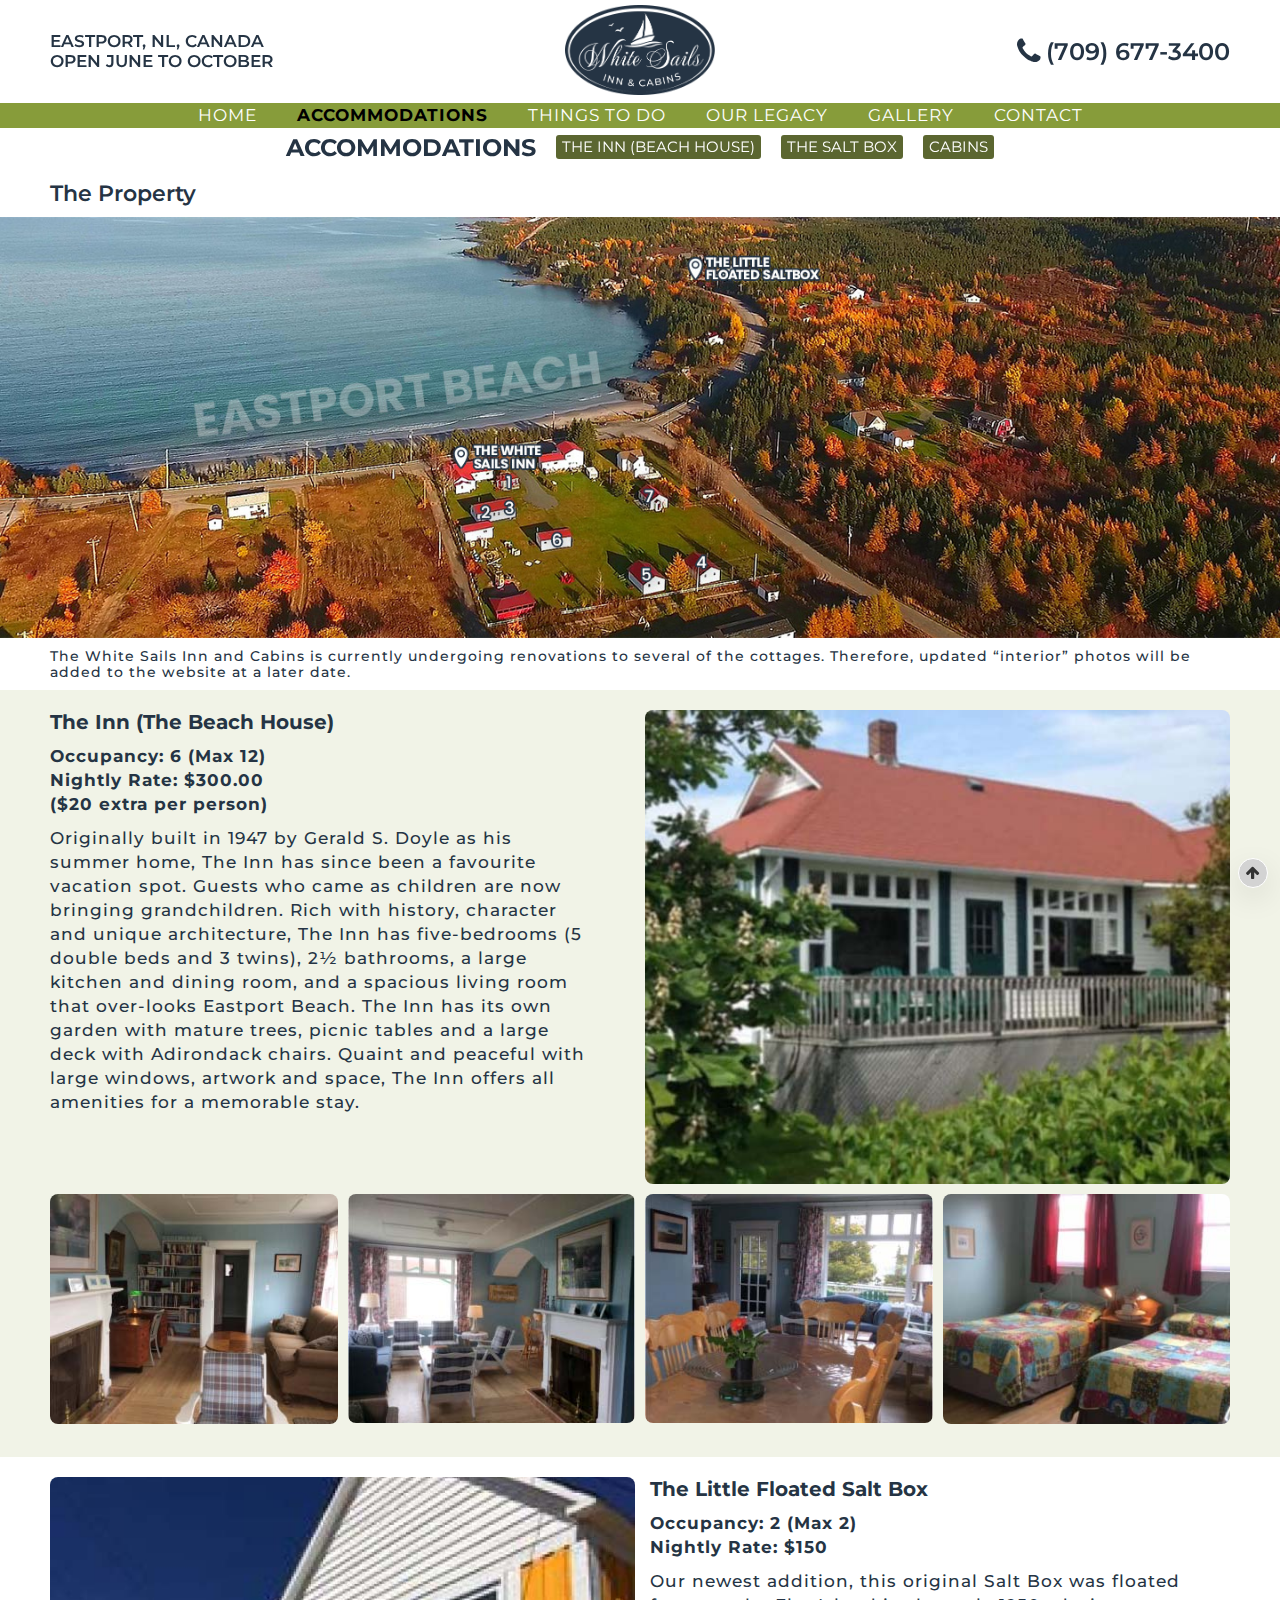
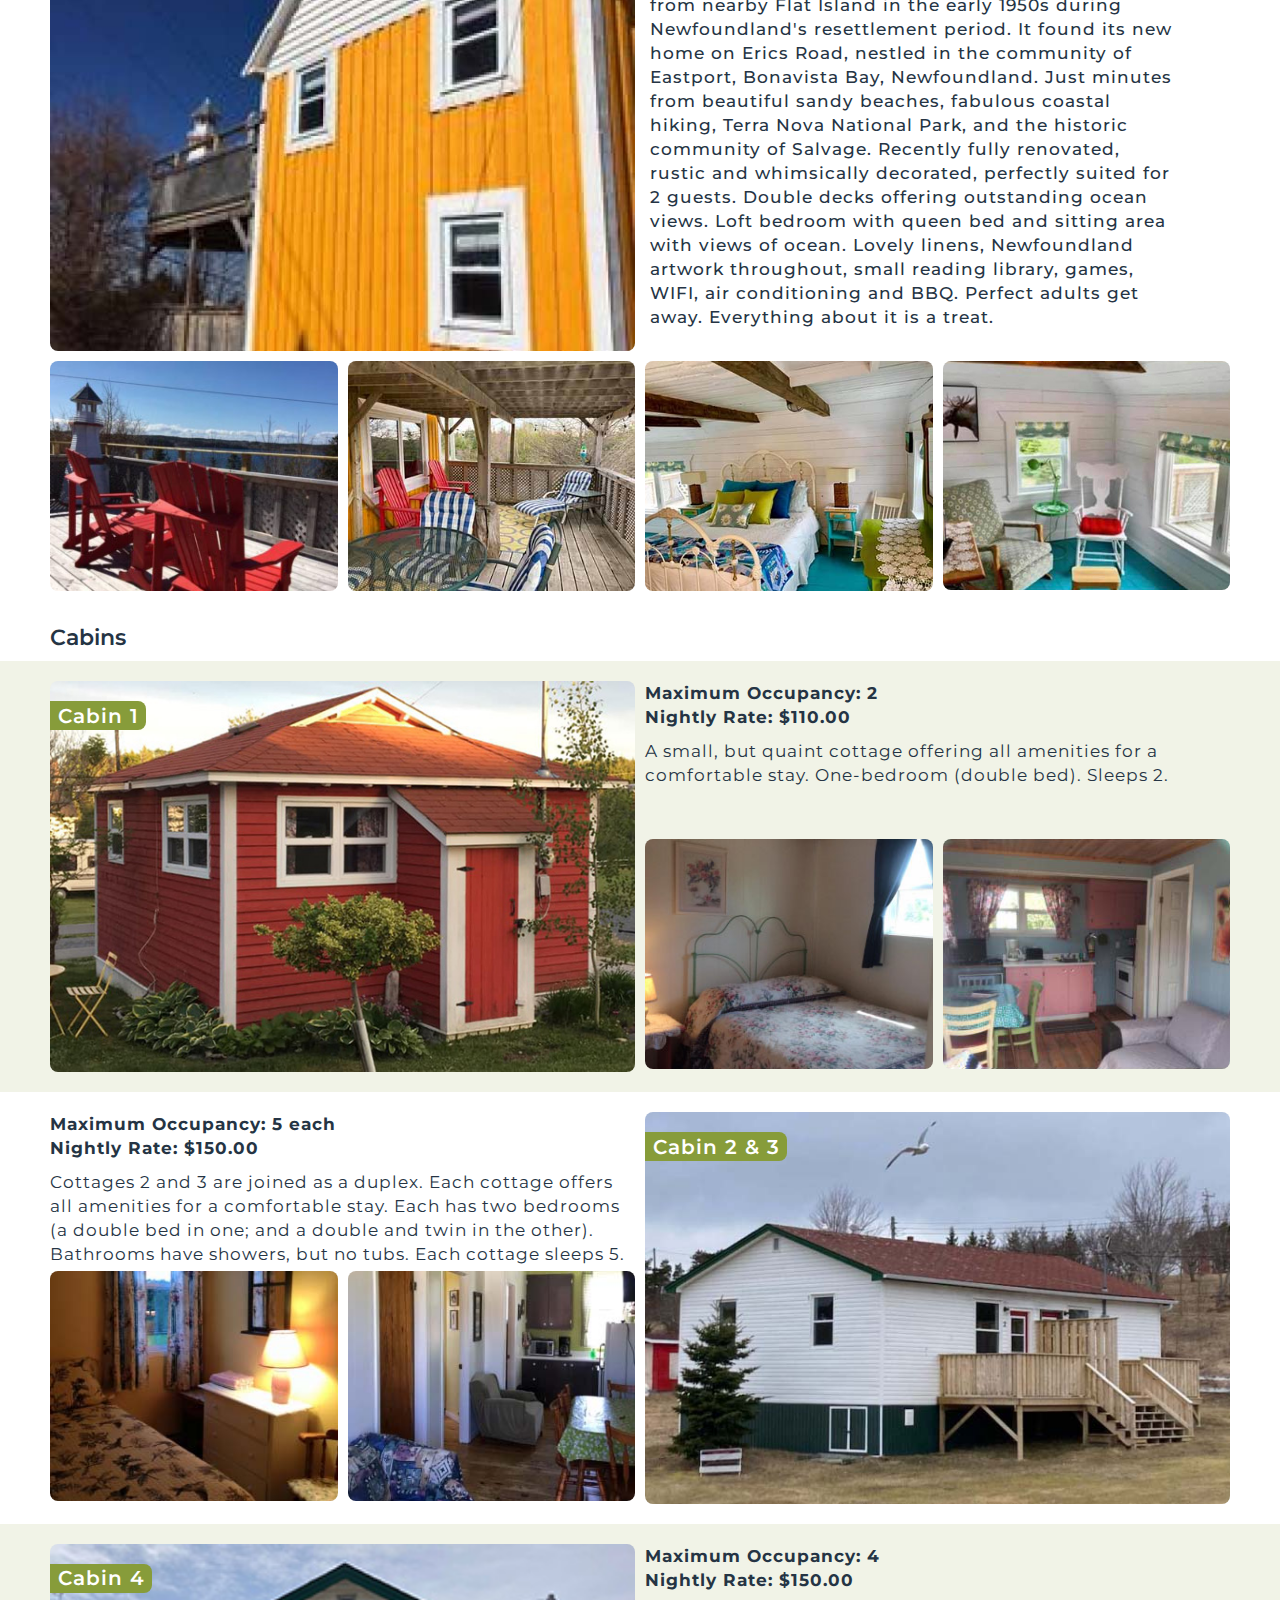
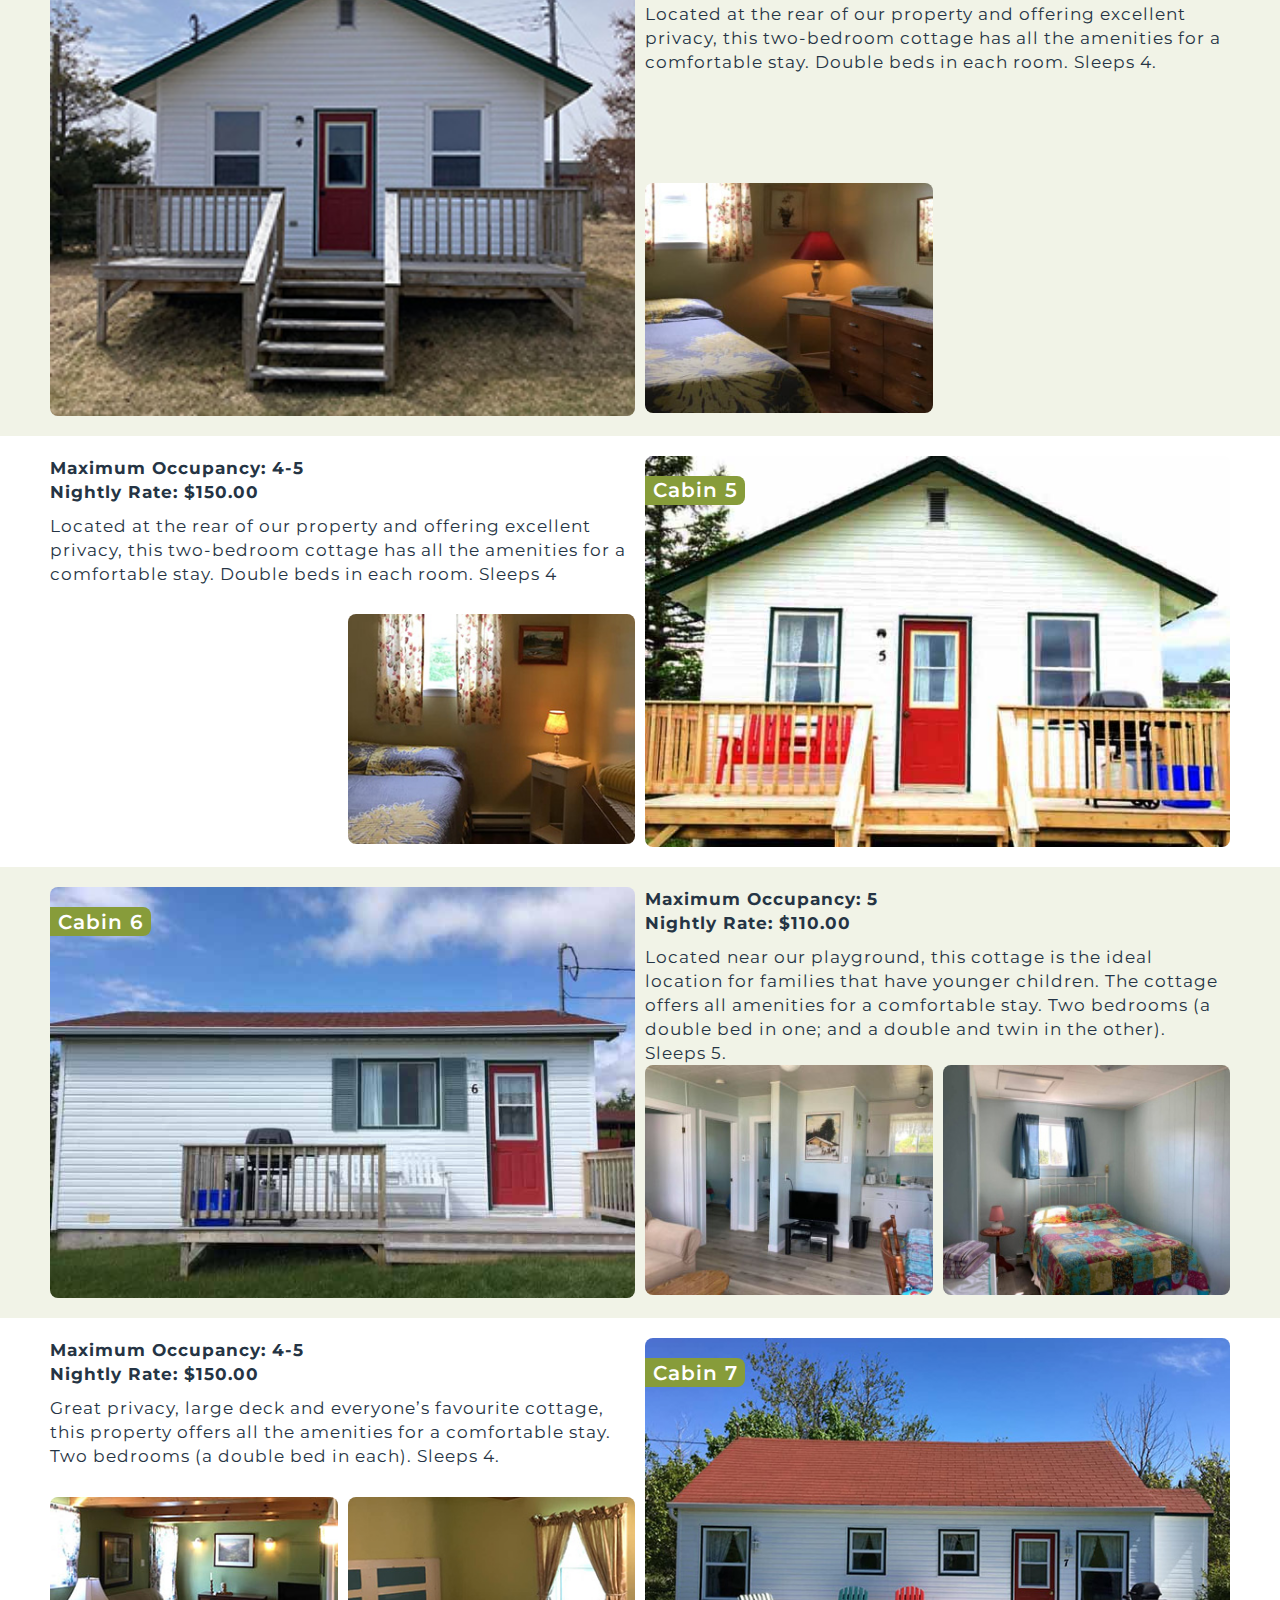
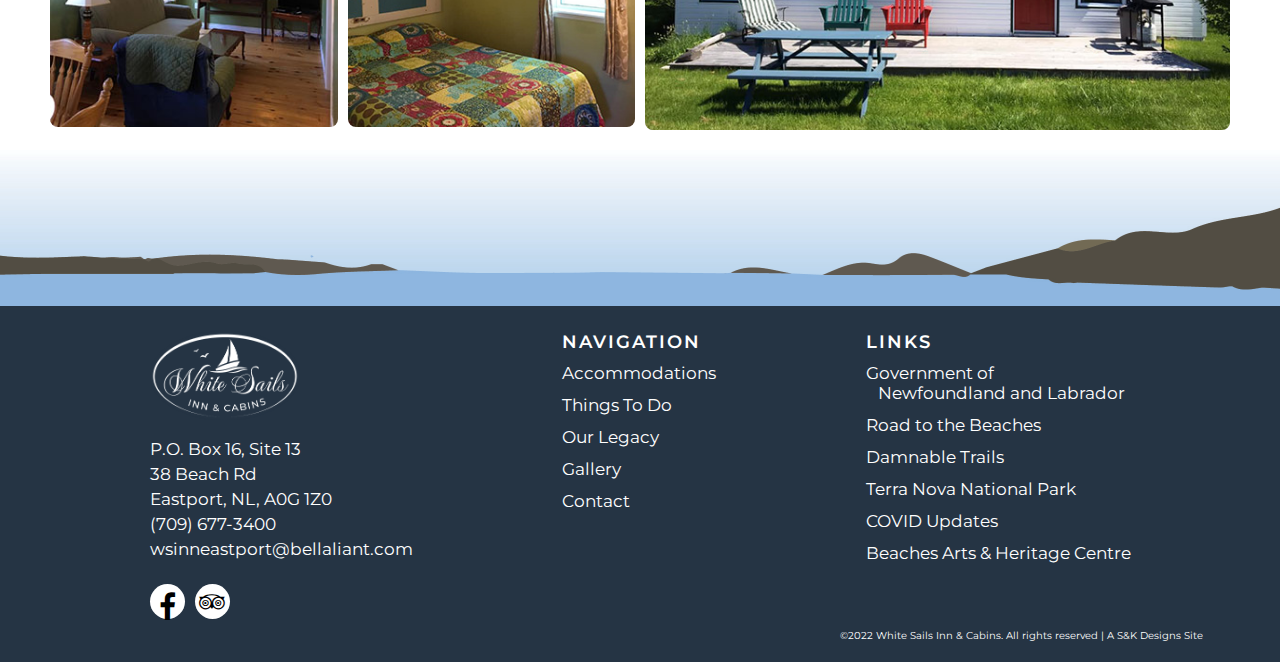
==== accommodations.html @ 1e947abc "second final site updates" ====
<!DOCTYPE html>
<html lang="en">
<head>
    <meta charset="UTF-8">
    <meta http-equiv="X-UA-Compatible" content="IE=edge">
    <meta name="viewport" content="width=device-width, initial-scale=1.0">
    <title>White Sails Inn - Accommodations</title>
    <link rel="stylesheet" href="https://cdnjs.cloudflare.com/ajax/libs/font-awesome/4.7.0/css/font-awesome.min.css" integrity="sha512-SfTiTlX6kk+qitfevl/7LibUOeJWlt9rbyDn92a1DqWOw9vWG2MFoays0sgObmWazO5BQPiFucnnEAjpAB+/Sw==" crossorigin="anonymous" referrerpolicy="no-referrer" />
    <link rel="stylesheet" href="style.css">
</head>
<body>
    
    <!-- Header and Navbar Start Here -->
    <header>
        <nav>
            <div class="nav-top">
                <div class="nav-top-item nav-top-left">
                    <div class="nav-top-text">
                        <p>Eastport, NL, Canada</p>
                        <p>Open June to October</p>
                    </div>
                </div>
                <div class="nav-top-item nav-logo">
                    <a href="#"><img class="logo" src="img/ws-logo-original.png" alt="White Sails Inn & Cabins logo"></a>
                </div>
                <div class="nav-top-item nav-top-right">
                    <i class="fa fa-phone" aria-hidden="true"></i>
                    <p>(709) 677-3400</p>
                </div>
            </div>
            <div class="toggle" onclick="toggleMenu();"></div>
            <div class="navbar">
                <ul class="navigation">
                    <li><a href="index.html" onclick="toggleMenu();">Home</a></li>
                    <li><a href="accommodations.html" class="active" onclick="toggleMenu();">Accommodations</a></li>
                    <li><a href="activities.html" onclick="toggleMenu();">Things To Do</a></li>
                    <li><a href="legacy.html" onclick="toggleMenu();">Our Legacy</a></li>
                    <li><a href="gallery.html" onclick="toggleMenu();">Gallery</a></li>
                    <li><a href="contact.html" onclick="toggleMenu();">Contact</a></li>
                </ul>
            </div>
            <div class="nav-lower">
                <h1>Accommodations</h1>
                <a href="#inn">The Inn (Beach House)</a>
                <a href="#salt-box">The Salt Box</a>
                <a href="#cabins">Cabins</a>
            </div>
        </nav>
    </header>
    <!-- Header and Navbar End Here -->

    <!-- Accommodation Top Starts Here -->
    <div class="accommodation-top" id="accommodation">
        <h2>The Property</h2>
        <img src="img/accommodations-hero.jpg" alt="White Sails property aerial view">
        <p class="caption">The White Sails Inn and Cabins is currently undergoing renovations to several of the cottages. Therefore, updated “interior” photos will be added to the website at a later date.</p>
    </div>
    <!-- Accommodation Top Ends Here -->

    <!-- Accommondation One Starts Here -->
    <div class="accommodation-container accommodation-secondary-bg" id="inn">
        <div class="accommodation-info">
            <div class="accommodation-details one">
                <h3>The Inn (The Beach House)</h3>
                <p class="acb">Occupancy: 6 (Max 12)</p>
                <p class="acb">Nightly Rate: $300.00</p>
                <p class="acb">($20 extra per person)</p>
                <p class="actp">
                    Originally built in 1947 by Gerald S. Doyle as his summer home, The Inn has since been a favourite vacation spot. Guests who came as children are now bringing grandchildren. Rich with history, character and unique architecture, The Inn has five-bedrooms (5 double beds and 3 twins), 2½ bathrooms, a large kitchen and dining room, and a spacious living room that over-looks Eastport Beach. The Inn has its own garden with mature trees, picnic tables and a large deck with Adirondack chairs. Quaint and peaceful with large windows, artwork and space, The Inn offers all amenities for a memorable stay.
                </p>
            </div>
            <div class="accommodation-image cpl">
                <img src="img/beachhouse-main-opt.jpg" alt="The Inn, Beach House">
            </div>
        </div>
        <div class="accommodation-images">
            <div class="accommodation-image-item">
                <img src="img/beachhouse-04-opt.jpg" alt="The Inn living room">
            </div>
            <div class="accommodation-image-item">
                <img src="img/beachhouse-02-opt.jpg" alt="The Inn fireplace">
            </div>
            <div class="accommodation-image-item">
                <img src="img/beachhouse-03-opt.jpg" alt="The Inn dining room">
            </div>
            <div class="accommodation-image-item">
                <img src="img/beachhouse-01-opt.jpg" alt="The Inn bedroom">
            </div>
        </div>
    </div>
    <!-- Accommondation One Ends Here -->
    
    <!-- Accommondation Two Starts Here -->
    <div class="accommodation-container" id="salt-box">
        <div class="accommodation-info">
            <div class="accommodation-image cpr">
                <img src="img/salt-box-main-opt.jpg" alt="Floated Yellow Salt Box">
            </div>
            <div class="accommodation-details two">
                <h3>The Little Floated Salt Box</h3>
                <p class="acb">Occupancy: 2 (Max 2)</p>
                <p class="acb">Nightly Rate: $150</p>
                <p class="actp">
                    Our newest addition, this original Salt Box was floated from nearby Flat Island in the early 1950s during Newfoundland's resettlement period. It found its new home on Erics Road, nestled in the community of Eastport, Bonavista Bay, Newfoundland. Just minutes from beautiful sandy beaches, fabulous coastal hiking, Terra Nova National Park, and the historic community of Salvage. Recently fully renovated, rustic and whimsically decorated, perfectly suited for 2 guests. Double decks offering outstanding ocean views. Loft bedroom with queen bed and sitting area with views of ocean. Lovely linens, Newfoundland artwork throughout, small reading library, games, WIFI, air conditioning and BBQ. Perfect adults get away. Everything about it is a treat.
                </p>
            </div>
        </div>
        <div class="accommodation-images">
            <div class="accommodation-image-item">
                <img src="img/saltbox-01-opt.jpg" alt="Salt Box view">
            </div>
            <div class="accommodation-image-item">
                <img src="img/salt-box-02.jpg" alt="Salt Box deck">
            </div>
            <div class="accommodation-image-item">
                <img src="img/salt-box-03.jpg" alt="Salt Box bedroom">
            </div>
            <div class="accommodation-image-item">
                <img src="img/salt-box-04.jpg" alt="Salt Box study">
            </div>
        </div>
    </div>
    <!-- Accommondation Two Ends Here -->

    <!-- Cabins Section Starts Here -->
    <div class="cabin-main" id="cabins">
        <h2>Cabins</h2>
        <!-- cabin one start -->
        <div class="cabin-container accommodation-secondary-bg">
            <div class="cabin-details">
                <div class="cabin-image cpr">
                    <p class="cabin-banner">Cabin 1</p>
                    <img src="img/cabin-1-main.jpg" alt="Cabin one exterior">
                </div>
                <div class="cabin-info cpl">
                    <div class="cabin-text">
                        <div class="cabin-text-top">
                            <p class="acb">Maximum Occupancy: 2</p>
                            <p class="acb">Nightly Rate: $110.00</p>
                        </div>
                        <p class="actp">A small, but quaint cottage offering all amenities for a comfortable stay. One-bedroom (double bed). Sleeps 2.</p>
                    </div>
                    <div class="cabin-view">
                        <div class="cabin-view-item">
                            <img src="img/cabin-01-01-opt.jpg" alt="Cabin one bedroom">
                        </div>
                        <div class="cabin-view-item">
                            <img src="img/cabin-01-03-opt.jpg" alt="Cabin one kitchen">
                        </div>
                    </div>
                </div>
            </div>
        </div>
        <!-- cabin one end -->
        <!-- cabin two and three start -->
        <div class="cabin-container">
            <div class="cabin-details">
                <div class="cabin-info cpr">
                    <div class="cabin-text">
                        <div class="cabin-text-top">
                            <p class="acb">Maximum Occupancy: 5 each</p>
                            <p class="acb">Nightly Rate: $150.00</p>
                        </div>
                        <p class="actp">Cottages 2 and 3 are joined as a duplex. Each cottage offers all amenities for a comfortable stay. Each has two bedrooms (a double bed in one; and a double and twin in the other). Bathrooms have showers, but no tubs. Each cottage sleeps 5.</p>
                    </div>
                    <div class="cabin-view">
                        <div class="cabin-view-item">
                            <img src="img/cabin-02-03-02-opt.jpg" alt="Cabin two bedroom">
                        </div>
                        <div class="cabin-view-item">
                            <img src="img/cabin-02-03-03-opt.jpg" alt="Cabin three kitchen">
                        </div>
                    </div>
                </div>
                <div class="cabin-image cpl">
                    <p class="cabin-banner">Cabin 2 & 3</p>
                    <img src="img/cabin-02-03-main-opt.jpg" alt="Cabin two and three duplex exterior">
                </div>
            </div>
        </div>
        <!-- cabin two and three end -->
        <!-- cabin four start -->
        <div class="cabin-container accommodation-secondary-bg">
            <div class="cabin-details">
                <div class="cabin-image cpr">
                    <p class="cabin-banner">Cabin 4</p>
                    <img src="img/cabin-4.jpg" alt="Cabin four exterior">
                </div>
                <div class="cabin-info cpl">
                    <div class="cabin-text">
                        <div class="cabin-text-top">
                            <p class="acb">Maximum Occupancy: 4</p>
                            <p class="acb">Nightly Rate: $150.00</p>
                        </div>
                        <p class="actp">Located at the rear of our property and offering excellent privacy, this two-bedroom cottage has all the amenities for a comfortable stay. Double beds in each room. Sleeps 4.</p>
                    </div>
                    <div class="cabin-view">
                        <div class="cabin-view-item">
                            <img src="img/cabin-04-01-opt.jpg" alt="Cabin four bedroom">
                        </div>
                    </div>
                </div>
            </div>
        </div>
        <!-- cabin four end -->
        <!-- cabin five start -->
        <div class="cabin-container">
            <div class="cabin-details">
                <div class="cabin-info cpr">
                    <div class="cabin-text">
                        <div class="cabin-text-top">
                            <p class="acb">Maximum Occupancy: 4-5</p>
                            <p class="acb">Nightly Rate: $150.00</p>
                        </div>
                        <p class="actp">Located at the rear of our property and offering excellent privacy, this two-bedroom cottage has all the amenities for a comfortable stay. Double beds in each room. Sleeps 4</p>
                    </div>
                    <div class="cabin-view"> 
                        <div class="cabin-view-item"></div>
                        <div class="cabin-view-item">
                            <img src="img/cabin-5-2.jpg" alt="Cabin five bedroom">
                        </div>       
                    </div>
                </div>
                <div class="cabin-image cpl">
                    <p class="cabin-banner">Cabin 5</p>
                    <img src="img/Cabin-05-main-opt.jpg" alt="Cabin five exterior">
                </div>
            </div>
        </div>
        <!-- cabin five end -->
        <!-- cabin six start -->
        <div class="cabin-container accommodation-secondary-bg">
            <div class="cabin-details">
                <div class="cabin-image cpr">
                    <p class="cabin-banner">Cabin 6</p>
                    <img src="img/cabin-06-main-opt.jpg" alt="Cabin six exterior">
                </div>
                <div class="cabin-info cpl">
                    <div class="cabin-text">
                        <div class="cabin-text-top">
                            <p class="acb">Maximum Occupancy: 5</p>
                            <p class="acb">Nightly Rate: $110.00</p>
                        </div>
                        <p class="actp">Located near our playground, this cottage is the ideal location for families that have younger children. The cottage offers all amenities for a comfortable stay. Two bedrooms (a double bed in one; and a double and twin in the other). Sleeps 5.</p>
                    </div>
                    <div class="cabin-view">
                        <div class="cabin-view-item">
                            <img src="img/cabin-06-01-opt.jpg" alt="Cabin six living area">
                        </div>
                        <div class="cabin-view-item">
                            <img src="img/cabin-06-02-opt.jpg" alt="Cabin six bedroom">
                        </div>
                    </div>
                </div>
            </div>
        </div>
        <!-- cabin six end -->
        <!-- cabin seven start -->
        <div class="cabin-container">
            <div class="cabin-details">
                <div class="cabin-info cpr">
                    <div class="cabin-text">
                        <div class="cabin-text-top">
                            <p class="acb">Maximum Occupancy: 4-5</p>
                            <p class="acb">Nightly Rate: $150.00</p>
                        </div>
                        <p class="actp">Great privacy, large deck and everyone’s favourite cottage, this property offers all the amenities for a comfortable stay. Two bedrooms (a double bed in each). Sleeps 4.</p>
                    </div>
                    <div class="cabin-view">
                        <div class="cabin-view-item">
                            <img src="img/cabin-7-2.jpg" alt="Cabin seven living room">
                        </div>
                        <div class="cabin-view-item">
                            <img src="img/cabin-7-3.jpg" alt="Cabin seven bedroom">
                        </div>
                    </div>
                </div>
                <div class="cabin-image cpl">
                    <p class="cabin-banner">Cabin 7</p>
                    <img src="img/cabin-7-main.jpg" alt="Cabin seven exterior">
                </div>
            </div>
        </div>
        <!-- cabin seven end -->
    </div>
    <!-- Cabins Section Ends Here -->

    <!-- Mountain Main Section Starts Here -->
    <section class="container" id="mountain-main">
        <img src="img/footer-profile.png" alt="Eastport beach and landscape">
    </section>
    <!-- Mountain Main Section Ends Here -->

    <!-- Footer Section Starts Here -->
    <section id="footer">
        <div id="footer-wrapper">
            <div class="footer-col">
                <ul>
                    <li class="footer-logo"><img src="img/ws-logo-original.png" alt="White Sails Inn & Cabins logo"></li>
                    <li>P.O. Box 16, Site 13</li>
                    <li>38 Beach Rd</li>
                    <li>Eastport, NL, A0G 1Z0</li>
                    <li>(709) 677-3400</li>
                    <li><a href="mailto:wsinneastport@bellaliant.com">wsinneastport@bellaliant.com</a></li>
                </ul>
                <div class="footer-icons">
                    <a href="https://www.facebook.com/White-Sails-Inn-and-Cabins-565432890166453" target="_blank"><i class="fa fa-facebook-f" aria-hidden="true"></i></a>
                    <a href="https://www.tripadvisor.ca/Hotel_Review-g499190-d8594019-Reviews-White_Sails_Inn_Cabins-Eastport_Newfoundland_Newfoundland_and_Labrador.html" target="_blank"><i class="fa fa-tripadvisor" aria-hidden="true"></i></a>
                </div>
            </div>
            <div class="footer-col">
                <h4>Navigation</h4>
                <ul class="footer-links">
                    <li><a href="accommodations.html">Accommodations</a></li>
                    <li><a href="activities.html">Things To Do</a></li>
                    <li><a href="legacy.html">Our Legacy</a></li>
                    <li><a href="gallery.html">Gallery</a></li>
                    <li><a href="contact.html">Contact</a></li>
                </ul>
            </div>
            <div class="footer-col">
                <h4>Links</h4>
                <ul class="footer-links">
                    <li><a href="https://www.newfoundlandlabrador.com/" target="_blank">Government of<br>&nbsp;&nbsp;&nbsp;Newfoundland and Labrador</a></li>
                    <li><a href="https://roadtothebeaches.ca/" target="_blank">Road to the Beaches</a></li>
                    <li><a href="https://damnabletrail.com/" target="_blank">Damnable Trails</a></li>
                    <li><a href="https://www.pc.gc.ca/en/pn-np/nl/terranova" target="_blank">Terra Nova National Park</a></li>
                    <li><a href="https://www.gov.nl.ca/covid-19/travel/travel-restrictions/" target="_blank">COVID Updates</a></li>
                    <li><a href="https://www.beachesheritagecentre.ca/" target="_blank">Beaches Arts & Heritage Centre</a></li>
                </ul>
            </div>
        </div>
        <div class="footer-copyright">
            <p>&#169;2022 White Sails Inn & Cabins. All rights reserved | A S&K Designs Site</p>
        </div>
    </section>
    <!-- Footer Section Ends Here -->

    <!-- Back To Top Button Start -->
    <a href="#" class="top" title="back to top"><i class="fa fa-arrow-up"></i></a>
    <!-- Back To Top Button End -->

    <!-- Scripts Start Below -->
    <script src="script.js"></script>
</body>
</html>
---- style.css ----
/* Global Styles Start Here */
@import url('https://fonts.googleapis.com/css2?family=Montserrat:wght@100;200;300;400;500;600;700;800;900&display=swap');
* {
    margin: 0;
    padding: 0;
    box-sizing: border-box;
    font-family: 'Montserrat', sans-serif;
}
html {
    font-size: 62.5%;
    scroll-behavior: smooth;
}
body {
    width: 100%;
    max-width: 100vw;
    height: auto;
    min-height: 100vh;
    background: var(--clr-white);
    color: var(--clr-black);
}
:root {
    /* font sizes */
    --fs-h1: 2.4rem;
    --fs-h2: 2.2rem;
    --fs-h3: 2rem;
    --fs-h4: 1.8rem;
    --fs-h5: 2.4rem;
    --fs-h6: 2rem;
    --fs-p: 1.7rem;
    /* colors */
    --clr-white: #ffffff;
    --clr-black: #000000;
    --clr-grass: #879c3a;
    --clr-grass-tr: #879c3af0;
    --clr-grass-dark: #5b6630;
    --clr-secondary-bg: #F1F3E7;
    --clr-blue: #253444;
    --clr-lk: #147ac4;
    --clr-lk-hover: #8eb6e0;
}
.container {
    position: relative;
    display: flex;
    justify-content: center;
    align-items: center;
    width: 100%;
    max-width: 100vw;
    height: auto;
}
.top {
    position: fixed;
    width: 3rem;
    height: 3rem;
    background-color: lightgray;
    bottom: 1.25rem;
    right: 1.25rem;
    text-decoration: none;
    display: flex;
    align-items: center;
    justify-content: center;
    font-size: 1.5rem;
    color: #333;
    border-radius: 50%;
    border: 1px solid var(--clr-white);
    box-shadow: 0 1rem 3rem rgba(0, 0, 0, 0.1);
    z-index: 1000;
    transition: 0.2s;
}
.top:hover {
    background-color: var(--clr-lk-hover);
    transition: 0.2s;
} 
:target { 
      scroll-margin-top: 16rem; 
}
.info-link {
    color: var(--clr-lk);
}
/* Global Styles End Here */

/* Header and Navbar Styles Start Here */
header {
    position: fixed;
    display: flex;
    flex-direction: column;
    justify-content: center;
    align-items: center;
    width: 100%;
    height: auto;
    z-index: 5;
}
nav {
    position: relative;
    display: flex;
    flex-direction: column;
    justify-content: space-around;
    align-items: center;
    width: 100%;
}
.nav-top {
    position: relative;
    display: flex;
    width: 100%;
    padding: 0 5rem;
    justify-content: space-between;
    background-color: rgba(255,255,255,0.8);
}
.nav-top-item {
    position: relative;
    display: flex;
    align-items: center;
    padding: .5rem 0;
    text-transform: uppercase;
    width: 230px;
    font-weight: 600;
}
.nav-top-item i {
    margin-right: .5rem;
    font-size: 3rem;
}
.nav-top-left {
    font-size: var(--fs-p);
    color: var(--clr-blue);
}
.nav-top-right {
    justify-content: flex-end;
    font-size: var(--fs-h5);
    color: var(--clr-blue);
}
.nav-logo {
    justify-content: center;
}
.logo {
    width: 150px;
}
.navbar {
    width: 100%;
}
.navbar ul {
    position: relative;
    display: flex;   
}
.navbar ul li {
    list-style: none;
    margin: 0 2rem;
    text-transform: uppercase;
    position: relative;
    display: block;
    transition-duration: 0.5s;
    width: auto;
    font-size: var(--fs-p);
    padding: .25rem 0;
}
.navbar ul li a {
    text-decoration: none;
    color: var(--clr-white);
    letter-spacing: 1px;
}
.navbar ul li a.active {
    color: var(--clr-black);
    font-weight: 700;
}
.navigation {
    position: relative;
    display: flex;
    justify-content: center;
    align-items: center;
    background-color: #879c3a;
    width: 100%;
    text-align: center;
    z-index: 5;
}
.nav-lower {
    position: relative;
    display: flex;
    justify-content: center;
    align-items: center;
    width: 100%;
    padding: .5rem 0;
    background-color: rgba(255,255,255,0.6);
    z-index: 1;
}
.nav-lower h1 {
    font-size: var(--fs-h1);
    text-transform: uppercase;
    color: var(--clr-blue);
}
.nav-lower a {
    margin-left: 2rem;
    text-decoration: none;
    color: black;
    background-color: var(--clr-grass-dark);
    color: var(--clr-white);
    font-size: 15px;
    padding: .25rem .6rem .3rem .6rem;
    text-transform: uppercase;
    border-radius: 3px;
}
/* Header and Navbar Styles End Here */






/* Homepage Styles Start Here */
#hero {
    width: 100%;
    border-bottom: 2px solid var(--clr-white);
}
#hero img {
    width: 100%;
}
#categories-main {
    position: relative;
    display: flex;
    flex-direction: column;
    width: 100%;
    height: auto;
    background: linear-gradient(to bottom, var(--clr-grass), var(--clr-white));
    padding: 2rem 4.5rem 0 4.5em;
}
#home-title h1 {
    font-size: var(--fs-h1);
    text-transform: uppercase;
    color: var(--clr-blue);
    margin-bottom: 2rem;
}
#categories-wrapper {
    position: relative;
    display: flex;
    flex-direction: column;
    width: 100%;
}
.category-items {
    position: relative;
    display: flex;
    justify-content: space-between;
    width: 100%;
    margin-bottom: 1rem;
}
.category-item-half {
    position: relative;
    display: flex;
    width: calc(100% - 1rem);
    /* height: 375px; */
    border-radius: 8px;
    overflow: hidden;
    margin: 0 .5rem;
}
#top-left {
    width: 50%;
}
#top-right {
    width: 50%;
}
.category-item-half img {
    width: 100%;
    height: 100%;
    /* height: 375px; */
    border-radius: 8px;
}
.category-item-quad {
    position: relative;
    display: flex;
    width: calc(25% - 1rem);
    /* height: 300px; */
    border-radius: 8px;
    overflow: hidden; 
    margin: 0 .5rem;
}
.category-item-quad img {
    width: 100%;
    height: 100%;
    /* height: 300px; */
    border-radius: 8px;
}
.category-item-banner-top {
    position: absolute;
    top: 1.5rem;
    left: 0;
    background-color: var(--clr-grass);
    color: var(--clr-white);
    font-weight: 600;
    letter-spacing: 1px;
    font-size: var(--fs-h6);
    border-radius: 0 8px 8px 0;
    padding: .25rem .75rem;
    z-index: 1;
}
.category-item-banner-bottom {
    position: absolute;
    bottom: 1.5rem;
    right: 0;
    background-color: var(--clr-grass);
    color: var(--clr-white);
    letter-spacing: 1px;
    font-size: var(--fs-p);
    border-radius: 8px 0 0 8px;
    padding: .25rem .75rem;
    z-index: 1;
}
.category-items#vid {
    position: relative;
    width: 100%;
    justify-content: center;
}
.category-items#vid img {
    width: calc(100% - 1rem);
}
.category-item-half a,
.category-item-quad a {
    width: 100%;
    transition: 0.2s ease;
    overflow: hidden;
}
.category-item-half a:hover,
.category-item-quad a:hover {
    transform: scale(1.05);
    transition: 0.2s ease;
    overflow: hidden;
}
/* Homepage Styles Ends Here */







/* Mountain Main Styles Start Here */
#mountain-main {
    position: relative;
}
#mountain-main img {
    width: 100%;
    max-width: 100vw;
    height: 156px;
}
/* Mountain Main Styles End Here */






/* Accommodation Styles Start Here */
#accommodation {
    padding-top: 18rem;
}
.accommodation-top {
    position: relative;
    display: flex;
    flex-direction: column;
}
.accommodation-container,
.cabin-container {
    position: relative;
    display: flex;
    flex-direction: column;
    align-items: center;
    width: 100%;
    padding: 2rem 4.5rem;
}
.accommodation-top h2 {
    padding-bottom: 1rem;
    align-self: flex-start;
    padding-left: 5rem;
    font-size: var(--fs-h2);
    color: var(--clr-blue);
    font-weight: 600;
}
.accommodation-top img {
    width: 100%;
}
.accommodation-top p {
    padding: 1rem 5rem;
    font-size: 14px;
    color: var(--clr-blue);
    font-weight: 500;
    letter-spacing: 1px;
    line-height: 16px;
}
.accommodation-secondary-bg {
    background-color: var(--clr-secondary-bg);
}
.accommodation-info {
    position: relative;
    display: flex;
    width: 100%;
    padding: 0 .5rem;
}
.accommodation-info h3,
.accommodation-details h3 {
    margin-bottom: 1rem;
    font-size: var(--fs-h3);
    color: var(--clr-blue);
    font-weight: 700;
}
.accommodation-info .acb,
.cabin-text .acb {
    font-weight: 700;
}
.accommodation-info .actp,
.cabin-text .actp {
    margin-top: 1rem;
}
.accommodation-info p {
    font-size: var(--fs-p);
    color: var(--clr-blue);
    font-weight: 500;
    letter-spacing: 1px;
    line-height: 24px;
}
.accommodation-details {
    position: relative;
    width: 50%;
}
.accommodation-details.one {
    padding-right: 5rem;
}
.accommodation-details.two {
    padding-left: 1rem;
    padding-right: 5rem;
}
.accommodation-image {
    width: 50%;
}
.accommodation-image img {
    width: 100%;
    height: 100%;
    border-radius: 8px;
}
.accommodation-images {
    position: relative;
    display: flex;
    flex-wrap: wrap;
    width: 100%;
}
.accommodation-image-item {
    position: relative;
    width: 25%;
    padding: 1rem .5rem;
}
.accommodation-image-item img {
    width: 100%;
    border-radius: 8px;
}
.cabin-container {
    width: 100%;
}
.cabin-image,
.cabin-info {
    width: 50%;
}
.cabin-image img {
    width: 100%;
    height: 100%;
    border-radius: 8px;
}
.cabin-main h2 {
    margin-bottom: 1rem;
    align-self: flex-start;
    padding-left: 5rem;
    font-size: var(--fs-h2);
    color: var(--clr-blue);
    font-weight: 600;
}
.cabin-info {
    position: relative;
    display: flex;
    flex-direction: column;
    justify-content: space-between;
    /* margin-left: 1rem; */
    width: 50%;
}
.cabin-details {
    position: relative;
    display: flex;
    padding: 0 .5rem;
}
.cpr {
    padding-right: .5rem;
}
.cpl {
    padding-left: .5rem;
}
.cabin-banner {
    position: absolute;
    top: 2rem;
    background-color: var(--clr-grass);
    color: var(--clr-white);
    font-weight: 600;
    letter-spacing: 1px;
    font-size: var(--fs-h6);
    border-radius: 0 8px 8px 0;
    padding: .25rem .75rem;
}
.cabin-text-top {
    position: relative;
    display: flex;
    flex-direction: column;
    margin-bottom: 1rem;
}
.cabin-text p {
    font-size: var(--fs-p);
    color: var(--clr-blue);
    letter-spacing: 1px;
    line-height: 24px;
}
.cabin-view {
    position: relative;
    display: flex;
    justify-content: space-between;
    width: 100%;
}
.cabin-view-item {
    width: calc(50% - .5rem);
}
.cabin-view-item img {
    width: 100%;
    border-radius: 8px;
}
/* Accommodation Styles End Here */






/* Activities - Things To Do - Styles Start Here */
.activities {
    position: relative;
    display: flex;
    flex-direction: column;
}
#activities-top {
    padding-top: 16rem;
}
.activities-top-maps {
    padding: 0 5rem;
}
.activities-top-maps h2 {
    margin-bottom: 1rem;
    font-size: var(--fs-h2);
    color: var(--clr-blue);
    font-weight: 600;
}
.activities-top-maps img {
    width: 100%;
    border-radius: 8px;
}
.activity-wrapper {
    position: relative;
    display: flex;
    flex-direction: column;
    width: 100%;
    padding: 0 5rem 1.5rem 5rem;
}
.activity-wrapper h3 {
    margin: 1rem 0;
    font-size: var(--fs-h3);
    color: var(--clr-blue);
    font-weight: 600;
}
.activity-secondary-bg {
    background-color: var(--clr-secondary-bg);
}
.activity-wrapper-inner {
    position: relative;
    display: flex;
    width: 100%;
}
.activity-text {
    font-size: var(--fs-p);
    font-weight: 500;
    letter-spacing: 1px;
    line-height: 24px;
    color: var(--clr-blue);
}
.activity-info {
    position: relative;
    display: flex;
    flex-direction: column;
    justify-content: space-between;
    width: 100%;
}
.activity-images {
    position: relative;
    display: flex;
    justify-content: space-between;
    width: 100%;
}
.activity-images-item {
    width: calc(50% - .5rem);
}
.activity-images img {
    width: 100%;
    border-radius: 8px;
}
.activity-image {
    position: relative;
    display: flex;
    align-items: center;
    justify-content: center;
    width: 100%;
    margin-bottom: .3rem;
}
.activity-image img {
    width: 100%;
    height: 100%;
    border-radius: 8px;
}
.apr {
    padding-right: .5rem;
}
.apl {
    padding-left: .5rem;
}
#trails {
    position: relative;
    width: 100%;
    padding: 0 5rem;
}
#trails h2 {
    margin: 1rem 0;
    font-size: var(--fs-h2);
    color: var(--clr-blue);
    font-weight: 600;
}
#trails img {
    width: 100%;
    border-radius: 8px;
}
#damnable-link {
    margin-top: .5rem;
}
.activity-text a {
    margin-top: 5rem;
}
.activity-salvage {
    position: relative;
    display: flex;
    width: 100%;
}
.salvage-text {
    position: relative;
    width: 100%;
    max-width: 50vw;
    padding-right: 1rem;
    font-size: var(--fs-p);
    font-weight: 500;
    letter-spacing: 1px;
    line-height: 24px;
    color: var(--clr-blue);
}
.salvage-text p:nth-child(1) {
    margin-bottom: 1rem;
}
.salvage-image {
    position: relative;
    display: flex;
    justify-content: center;
    align-items: center;
    width: 100%;
    margin-left: .5rem;
}
.salvage-image img {
    width: 100%;
    border-radius: 8px;
}
.salvage-images {
    position: relative;
    display: flex;
    width: 100%;
    margin-top: 1rem;
}
.salvage-image-item {
    width: calc(100% - .4rem);
    margin: 0 .5rem;
}
.salvage-image-item img {
    width: 100%;
    border-radius: 8px;
}
.salvage-image-item:nth-child(1) {
    margin-left: 0;
}
.salvage-image-item:nth-child(4) {
    margin-right: 0;
}
.day-trip-wrapper {
    position: relative;
    display: flex;
    flex-direction: column;
    width: 100%;
    justify-content: center;
    align-items: center;
}
.day-trip-wrapper h2 {
    font-size: var(--fs-h2);
    font-weight: 600;
    color: var(--clr-blue);
    margin: 1rem 0;
}
.day-trip-wrapper h3 {
    font-size: var(--fs-h3);
    font-weight: 600;
    color: var(--clr-blue);
    margin-bottom: 1rem;
}
.day-trip-list {
    position: relative;
    display: flex;
    width: 100%;
    justify-content: center;
    align-items: center;
    padding: 0 5rem;
    margin-bottom: 2rem;
}
#day-trip-list-left,
#day-trip-list-right {
    position: relative;
    display: flex;
    justify-content: center;
    width: 100%;
}
#day-trip-list-right {
    flex-direction: column;
}
#trip-list-title {
    text-align: center;
    font-size: var(--fs-p);
    color: var(--clr-blue);
    font-weight: 600;
}
#day-trip-list-left ul li,
#day-trip-list-right ul li {
    list-style-position: inside;
    text-align: center;
    font-size: var(--fs-p);
    font-weight: 500;
    letter-spacing: 1px;
    line-height: 24px;
    color: var(--clr-blue);
}
.day-trip-images {
    position: relative;
    display: flex;
    flex-wrap: wrap;
    width: 100%;
    justify-content: center;
    padding: 0 4rem;
}
.day-trip-image-item {
    position: relative;
    display: flex;
    width: 304px;
    height: 240px;
    margin: .5rem;
}
.day-trip-image-item img {
    width: 100%;
    border-radius: 8px;
}
#day-trip-map {
    position: relative;
    padding: 0 5rem;
    margin-top: 1rem;
    width: 100%;
}
#day-trip-map img {
    width: 100%;
    border-radius: 8px;
}
.day-trip-info {
    position: relative;
    display: flex;
    flex-direction: column;
    width: 100%;
    justify-content: center;
    align-items: center;
}
.day-trip-info h2 {
    font-size: var(--fs-h2);
    font-weight: 600;
    color: var(--clr-blue);
    margin: 1rem 0;
}
.day-trip-info h3 {
    font-size: var(--fs-h3);
    font-weight: 600;
    color: var(--clr-blue);
    margin-bottom: 1rem;
}
.day-trip-info-wrapper {
    position: relative;
    display: flex;
    width: 100%;
}
.day-trip-text {
    position: relative;
    display: flex;
    flex-direction: column;
    width: 100%;
    text-align: center;
    padding-top: 1rem;
}
.day-trip-text h4 {
    font-size: var(--fs-h4);
    font-weight: 600;
    color: var(--clr-blue);
    text-transform: uppercase;
}
.day-trip-text h3:nth-child(2) {
    margin-top: 1rem;
}
.day-trip-text p,
.day-trip-text a {
    font-size: var(--fs-p);
    color: var(--clr-blue);
    font-weight: 500;
    line-height: 24px;
}
.day-trip-text .dtp {
    margin-top: 1rem;
}
.day-trip-text .dtb {
    font-weight: bold;
}
/* Activities - Things To Do - Styles End Here */






/* Our Legacy Styles Start Here */
#legacy-top {
    padding-top: 17rem;
    width: 100%;
}
#legacy-top h2 {    
    padding-bottom: 1rem;
    align-self: flex-start;
    padding-left: 5rem;
    font-size: var(--fs-h2);
    color: var(--clr-blue);
    font-weight: 600;
}
#legacy-top img {
    width: 100%; 
}
#legacy-top p {
    padding: 1rem 5rem;
    font-size: var(--fs-p);
    font-weight: 500;
    letter-spacing: 1px;
    line-height: 24px;
}
.legacy-box {
    position: relative;
    display: flex;
    flex-direction: column;
    width: 100%;
}
.legacy-box h3 {
    margin-bottom: 1rem;
    padding-top: 1.5rem;
    padding-bottom: 1rem;
    align-self: flex-start;
    padding-left: 5rem;
    font-size: var(--fs-h3);
    color: var(--clr-blue);
    font-weight: 600;
}
.legacy-box-content {
    position: relative;
    display: flex;
    width: 100%;
    padding: 0 5rem;
    margin-bottom: 1rem;
}
.legacy-info,
.legacy-images {
    position: relative;
    width: 50%;
    display: flex;
    flex-direction: column;
    /* justify-content: center; */
}
.legacy-info p,
.legacy-images p {
    font-size: var(--fs-p);
    font-weight: 500;
    letter-spacing: 1px;
    line-height: 24px;
    padding-right: .5rem;
}
.legacy-info img {
    width: 100%;
    /* height: 100%; */
    border-radius: 8px;
    margin-bottom: .4rem;
}
.legacy-images {
    position: relative;
    display: flex;
    margin-left: .5rem;
}
.legacy-images#li-2 {
    justify-content: space-between;
}
.legacy-images-box {
    position: relative;
    display: flex;
    justify-content: space-between;
    width: 100%;
}
.legacy-image-item {
    width: calc(50% - .5rem);
    border-radius: 8px;
}
.legacy-image-item img {
    width: 100%;
    border-radius: 8px;
}
#legacy-link {
    padding-top: .5rem;
    font-size: var(--fs-p);
    font-weight: 500;
    letter-spacing: 1px;
    margin-top: .5rem;
}
.legacy-info img {
    position: relative;
    width: 100%;
    padding-right: .5rem;
}
.legacy-content-col-wrapper {
    position: relative;
    display: flex;
    padding: 0 5rem;
}
.legacy-content-col.text,
.legacy-content-col.images {
    width: 50%;
}
.legacy-content-col.images p {
    font-size: var(--fs-p2);
}
.legacy-right-padd {
    padding-right: .5rem;
}
.legacy-left-padd {
    padding-left: .5rem;
}
.legacy-content-col p {
    margin-bottom: .5rem;
    color: var(--clr-blue);
    font-size: var(--fs-p);
    font-weight: 500;
    letter-spacing: 1px;
    line-height: 24px;
}
.legacy-content-col.images img {
    width: 100%;
    margin-bottom: 1rem;
    border-radius: 8px;
}
#legacy-caption {
    margin-top: -1rem;
    font-size: 14px;
    color: var(--clr-blue);
}
/* Our Legacy Styles End Here */






/* Gallery Styles Start Here */
#gallery {
    position: relative;
    display: flex;
    justify-content: center;
    padding-top: 15rem;
    width: 100%;
}
#gallery h1 {
    font-size: var(--fs-h1);
    color: var(--clr-blue);
    font-weight: 600;
    margin-bottom: 1rem;
}
.gallery {
    padding: 0 4.5rem;
    display: flex;
    flex-wrap: wrap;
    justify-content: center;
    align-items: center;
    width: 100%;
}
.gallery a {
    width: 304px;
    margin: .5rem;
    height: 240px;
    border-radius: 8px;
    overflow: hidden;
    transition: 0.2s ease;
}
.gallery a img {
    width: 304px;
    border-radius: 8px;
    height: 240px;
    width: 301px;
    transition: 0.2s ease;
}
.gallery a img:hover {
    transform: scale(1.05);
    filter: grayscale(1);
    transition: 0.2s ease;
    height: 240px;
    width: 304px;
}
.lg-image {
    border: 1px solid var(--clr-white);
    border-radius: 8px;
}
.lg-sub-html {
    padding-bottom: 6rem;
}
/* Gallery Styles End Here */





/* Contact Styles Start Here */
#hero-contact-image {
    width: 100%;
    padding-top: 12.5rem;
}
#hero-contact-image img {
    width: 100%;
}
.contact-text {
    width: 100%;
    text-align: center;
    padding: 0 5rem;
    line-height: 24px;
}
.contact-text h1 {
    margin: 1rem 0;
    font-size: var(--fs-h1);
    color: var(--clr-blue);
    font-weight: 600;
}
.contact-text p {
    margin-bottom: .5rem;
    font-size: var(--fs-p);
    font-weight: 500;
    letter-spacing: 1px;
    color: var(--clr-blue);
}
.contact-details {
    position: relative;
    display: flex;
    justify-content: center;
    align-items: center;
    width: 100%;
    padding: 1rem 5rem;
}
#contact-image {
    width: 50%;
}
#contact-image img {
    max-width: 100%;
    border-radius: 8px;
}
#contact-info {
    position: relative;
    display: flex;
    flex-direction: column;
    align-items: center;
    width: 50%;
    font-weight: 500;
    padding-top: 2rem;
    letter-spacing: 1px;
    background-color: transparent;
}
#contact-info p {
    font-size: var(--fs-p);
    line-height: 24px;
    color: var(--clr-blue);
}
#contact-info p:nth-child(5) {
    margin-top: 1rem;
}
#contact-icons {
    position: relative;
    display: flex;
}
#contact-icons a {
    text-decoration: none;
}
#contact-icons i {
    position: relative;
    display: flex;
    justify-content: center;
    align-items: center;
    color: var(--clr-white);
    background-color: var(--clr-blue);
    border-radius: 50%;
    width: 35px;
    height: 35px;
    margin: 2rem 1rem;
    transition: 0.2s ease;
}
#contact-icons i:hover {
    background-color: var(--clr-lk-hover);
    transition: 0.2s ease;
}
/* Contact Styles End Here */






/* Footer Styles Start Here */
#footer {
    position: relative;
    display: flex;
    flex-direction: column;
    justify-content: center;
    align-items: center;
    width: 100%;
    height: auto;
    background-color: var(--clr-blue);
    color: var(--clr-white);
    padding-bottom: 1rem;
}
.footer-logo img {
    width: 150px;
    padding: 1rem 0;
}
#footer-wrapper {
    position: relative;
    display: flex;
    /* flex-wrap: wrap; */
    justify-content: space-evenly;
    width: 100%;
    padding-top: 1.5rem;
}
/* .footer-col {
    position: relative;
    display: flex;
    flex-direction: column;
    flex-wrap: wrap;
    width: 30%;
    height: auto;
} */
.footer-col h4 {
    font-size: var(--fs-h4);
    letter-spacing: 2px;
    font-weight: 600;
    text-transform: uppercase;
    padding: 1rem 0;
}
.footer-col ul li {
    list-style: none;
    margin-bottom: .5rem;
    font-size: var(--fs-p);
}
.footer-col ul.footer-links li {
    margin-bottom: 1.2rem;
}
.footer-col ul li a {
    color: var(--clr-white);
    text-decoration: none;
    transition: 0.2s ease;
}
.footer-col ul li a:hover {
    color: var(--clr-lk-hover);
    transition: 0.2s ease;
}
.footer-col i {
    position: relative;
    display: flex;
    justify-content: center;
    align-items: center;
    color: var(--clr-black);
    background-color: var(--clr-white);
    border-radius: 50%;
    width: 35px;
    height: 35px;
    margin-right: 1rem;
    margin-top: 2rem;
    transition: 0.2s ease;
}
.fa-facebook-f {
    padding-top: 1rem;
    font-size: 30px;
}
.fa-tripadvisor {
    font-size: 20px;
}
.footer-col i:hover {
    background-color: var(--clr-lk-hover);
    transition: 0.2s ease;
}
.footer-icons {
    display: flex;    
}
.footer-icons a {
    text-decoration: none;
}
.footer-copyright {
    position: relative;
    display: flex;
    width: 100%;
    justify-content: flex-end;
    padding: 1rem 0;
    margin-right: 15.5rem;
}
/* Footer Styles End Here */






/* Responsive Styles Start Here */
@media screen and (max-width: 1199px) {
    #hero {
        padding-top: 12rem;
    }
}
@media screen and (max-width: 991px) {

}
@media screen and (max-width: 768px) {
/* responsive nav */
header .navbar ul {
    display: none;
}
.toggle {
    position: fixed;
    right: 5rem;
    width: 25px;
    height: 25px;
    cursor: pointer;
    background: url(img/menu.png);
    filter: invert(1);
    background-size: 30px;
    background-position: center;
    background-repeat: no-repeat;
}
.toggle.active {
    position: fixed;
    right: 5rem;
    background: url(img/close.png);
    filter: invert(1);
    background-size: 20px;
    background-position: center;
    background-repeat: no-repeat;
    z-index: 99;
}
header .navbar ul.navigation.active {
    position: fixed;
    top: 0;
    left: 0;
    height: 100%;
    width: 100%;
    display: flex;
    justify-content: center;
    align-items: center;
    flex-direction: column;
    background: var(--clr-grass-tr);
    z-index: 10;
}
header .navbar ul.navigation.active li {
    padding: 1.5rem;
    font-size: 2rem;
    letter-spacing: 2px;  
}
header .navbar ul.navigation.active li a {
    padding-left: 0;
    color: var(--clr-white);
    transition: 0.2s ease;
}
header .navbar ul.navigation.active li a:hover {
    color: var(--clr-black);
    transition: 0.2s ease;
}
}
@media screen and (max-width: 512px) {

}
/* Responsive Styles End Here */
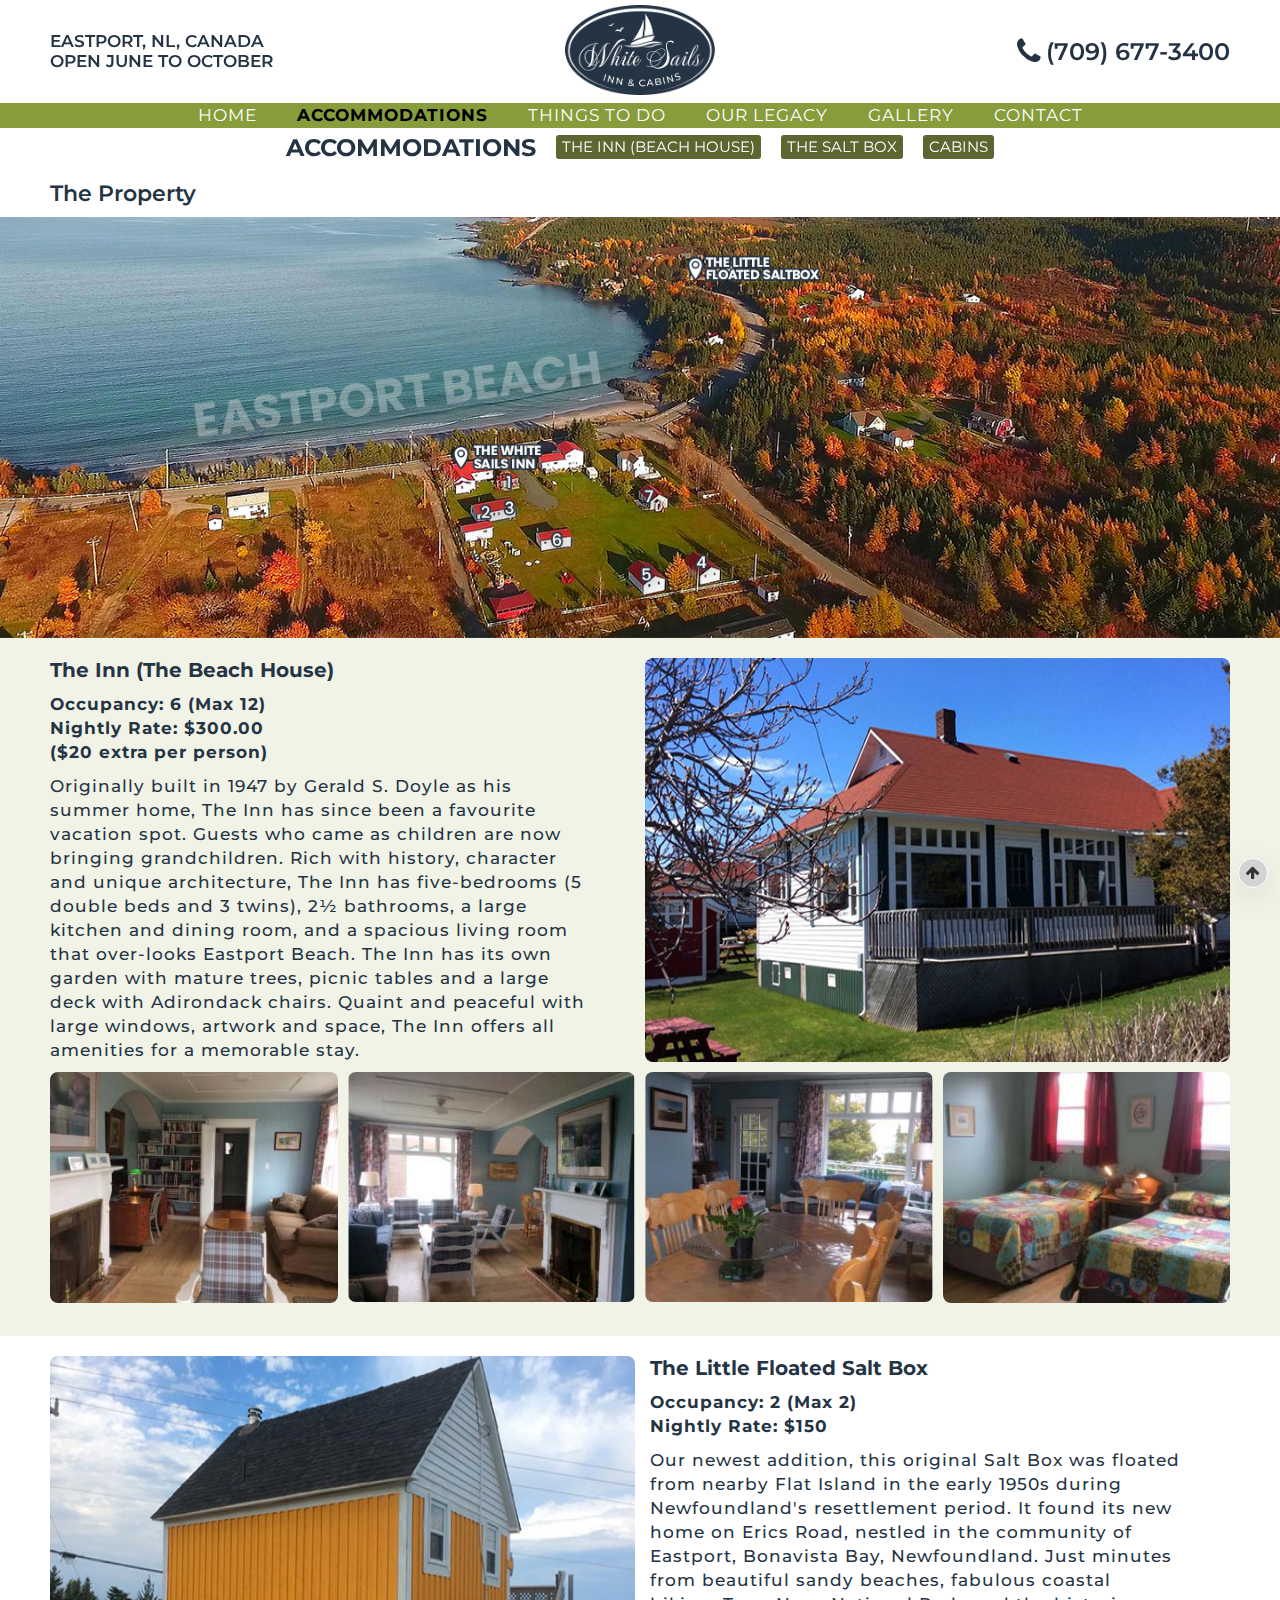
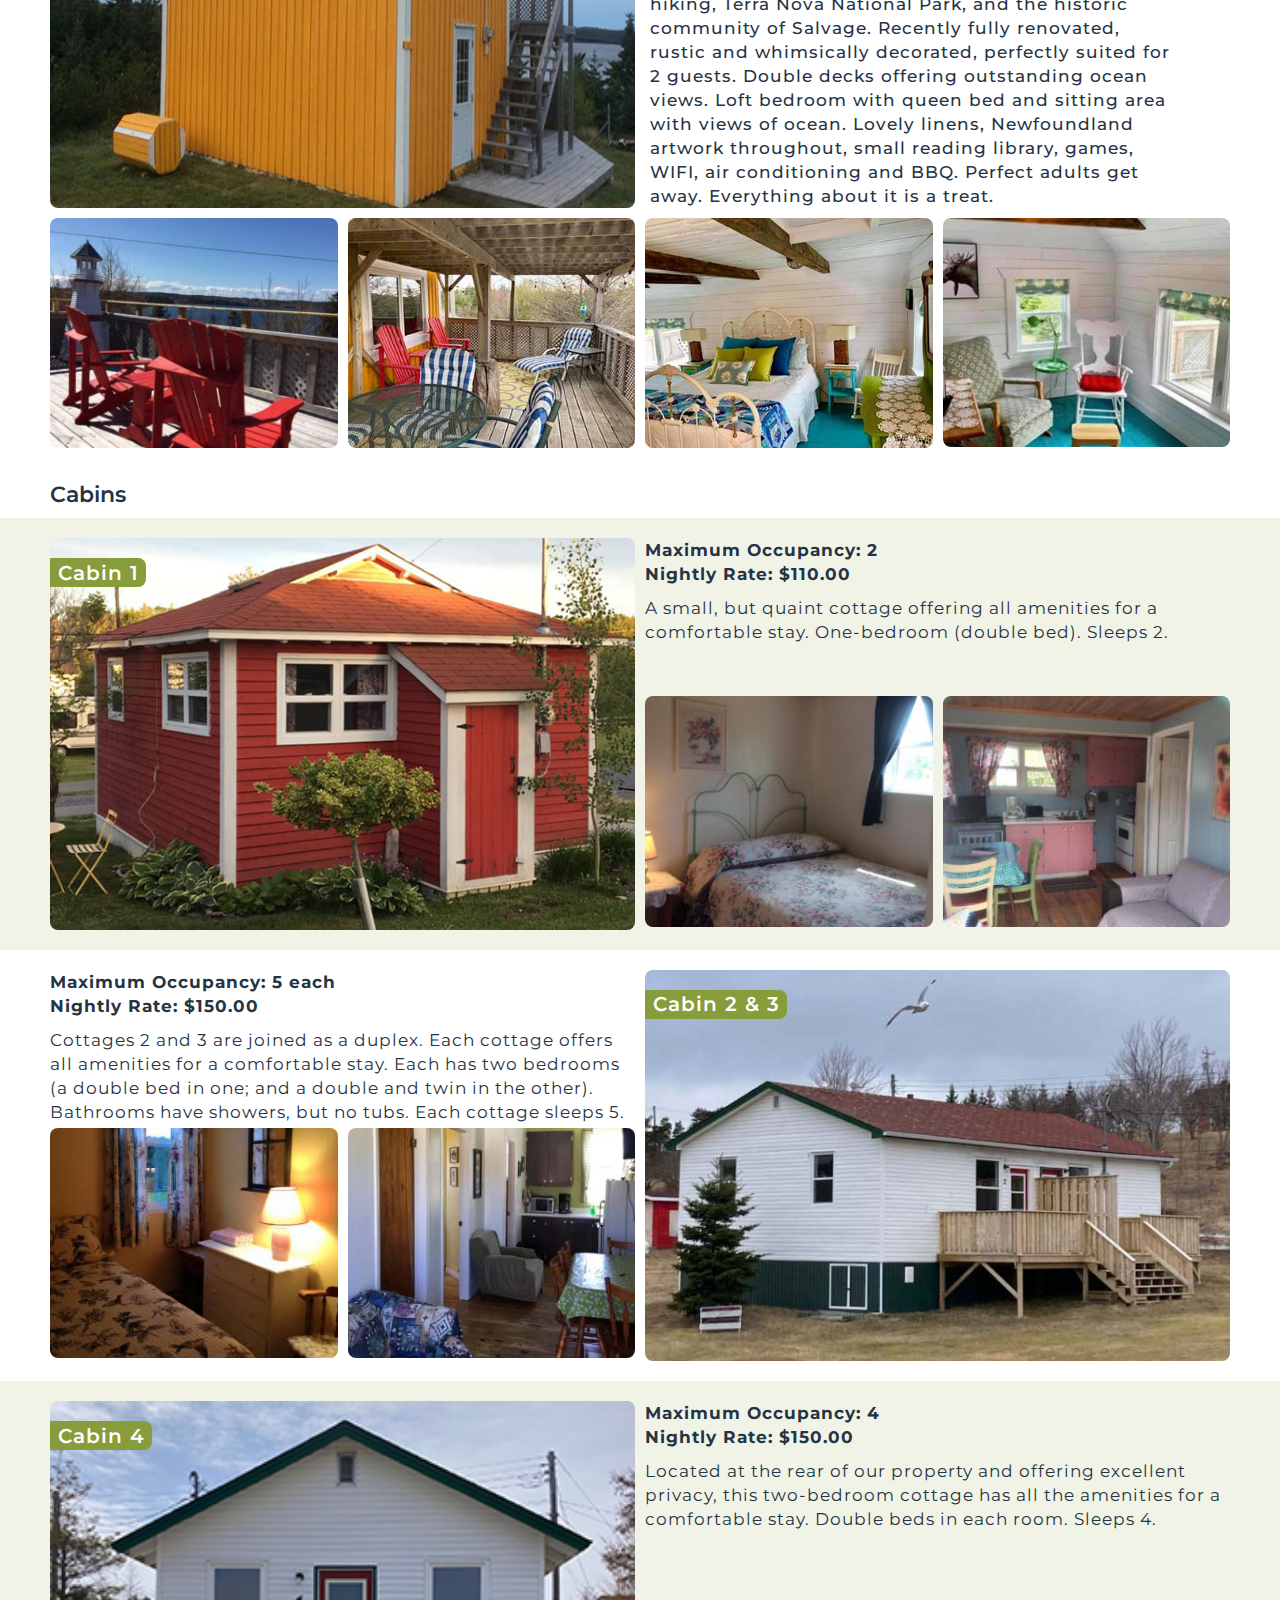
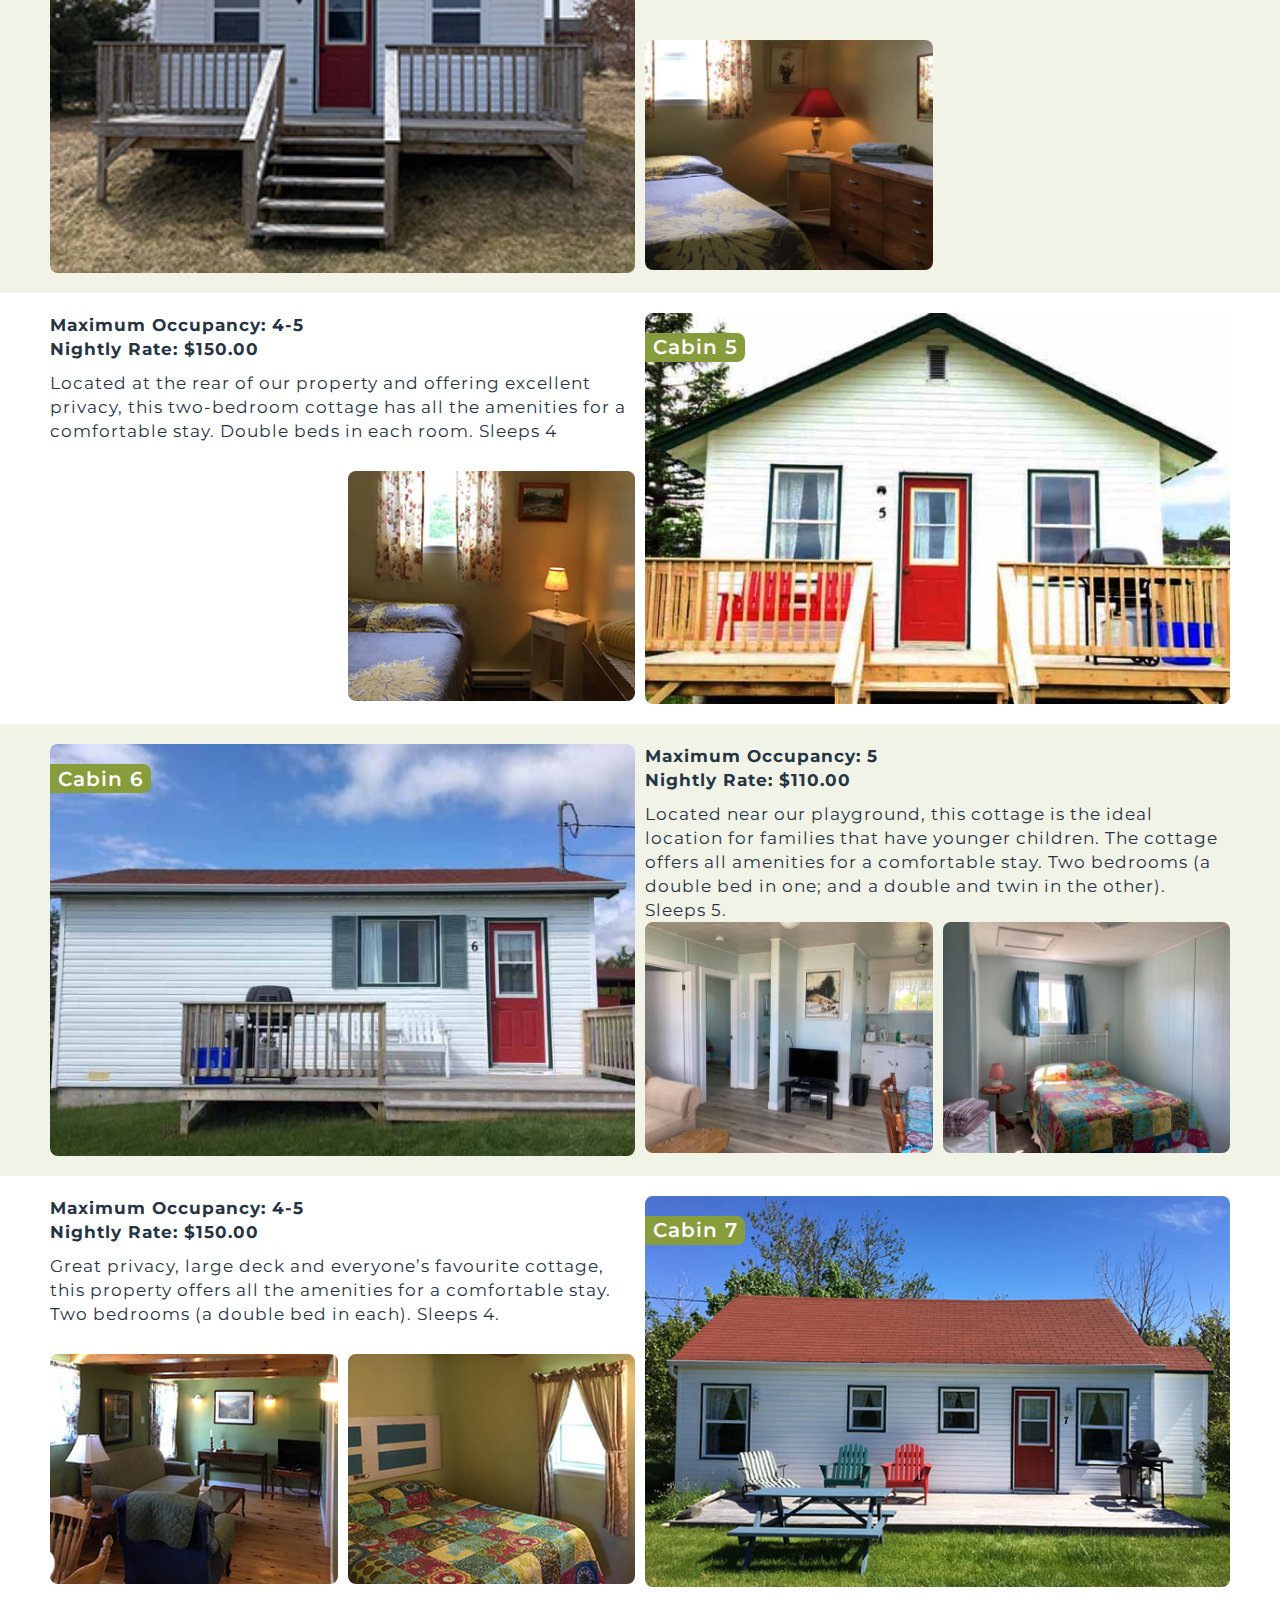
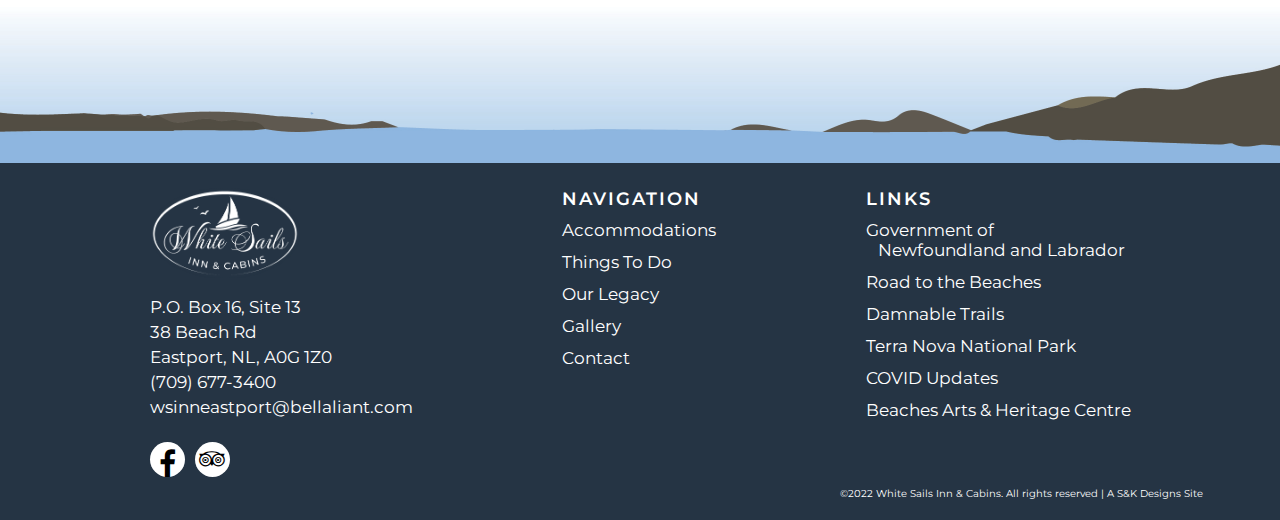
==== commit 0ae66cf0: "third final site changes" ====
--- a/accommodations.html
+++ b/accommodations.html
@@ -53,7 +53,7 @@
     <div class="accommodation-top" id="accommodation">
         <h2>The Property</h2>
         <img src="img/accommodations-hero.jpg" alt="White Sails property aerial view">
-        <p class="caption">The White Sails Inn and Cabins is currently undergoing renovations to several of the cottages. Therefore, updated “interior” photos will be added to the website at a later date.</p>
+        <!-- <p class="caption">The White Sails Inn and Cabins is currently undergoing renovations to several of the cottages. Therefore, updated “interior” photos will be added to the website at a later date.</p> -->
     </div>
     <!-- Accommodation Top Ends Here -->
 
@@ -70,7 +70,7 @@
                 </p>
             </div>
             <div class="accommodation-image cpl">
-                <img src="img/beachhouse-main-opt.jpg" alt="The Inn, Beach House">
+                <img src="img/the-inn.jpg" alt="The Inn, Beach House">
             </div>
         </div>
         <div class="accommodation-images">
@@ -94,7 +94,7 @@
     <div class="accommodation-container" id="salt-box">
         <div class="accommodation-info">
             <div class="accommodation-image cpr">
-                <img src="img/salt-box-main-opt.jpg" alt="Floated Yellow Salt Box">
+                <img src="img/salt-box.jpg" alt="Floated Yellow Salt Box">
             </div>
             <div class="accommodation-details two">
                 <h3>The Little Floated Salt Box</h3>
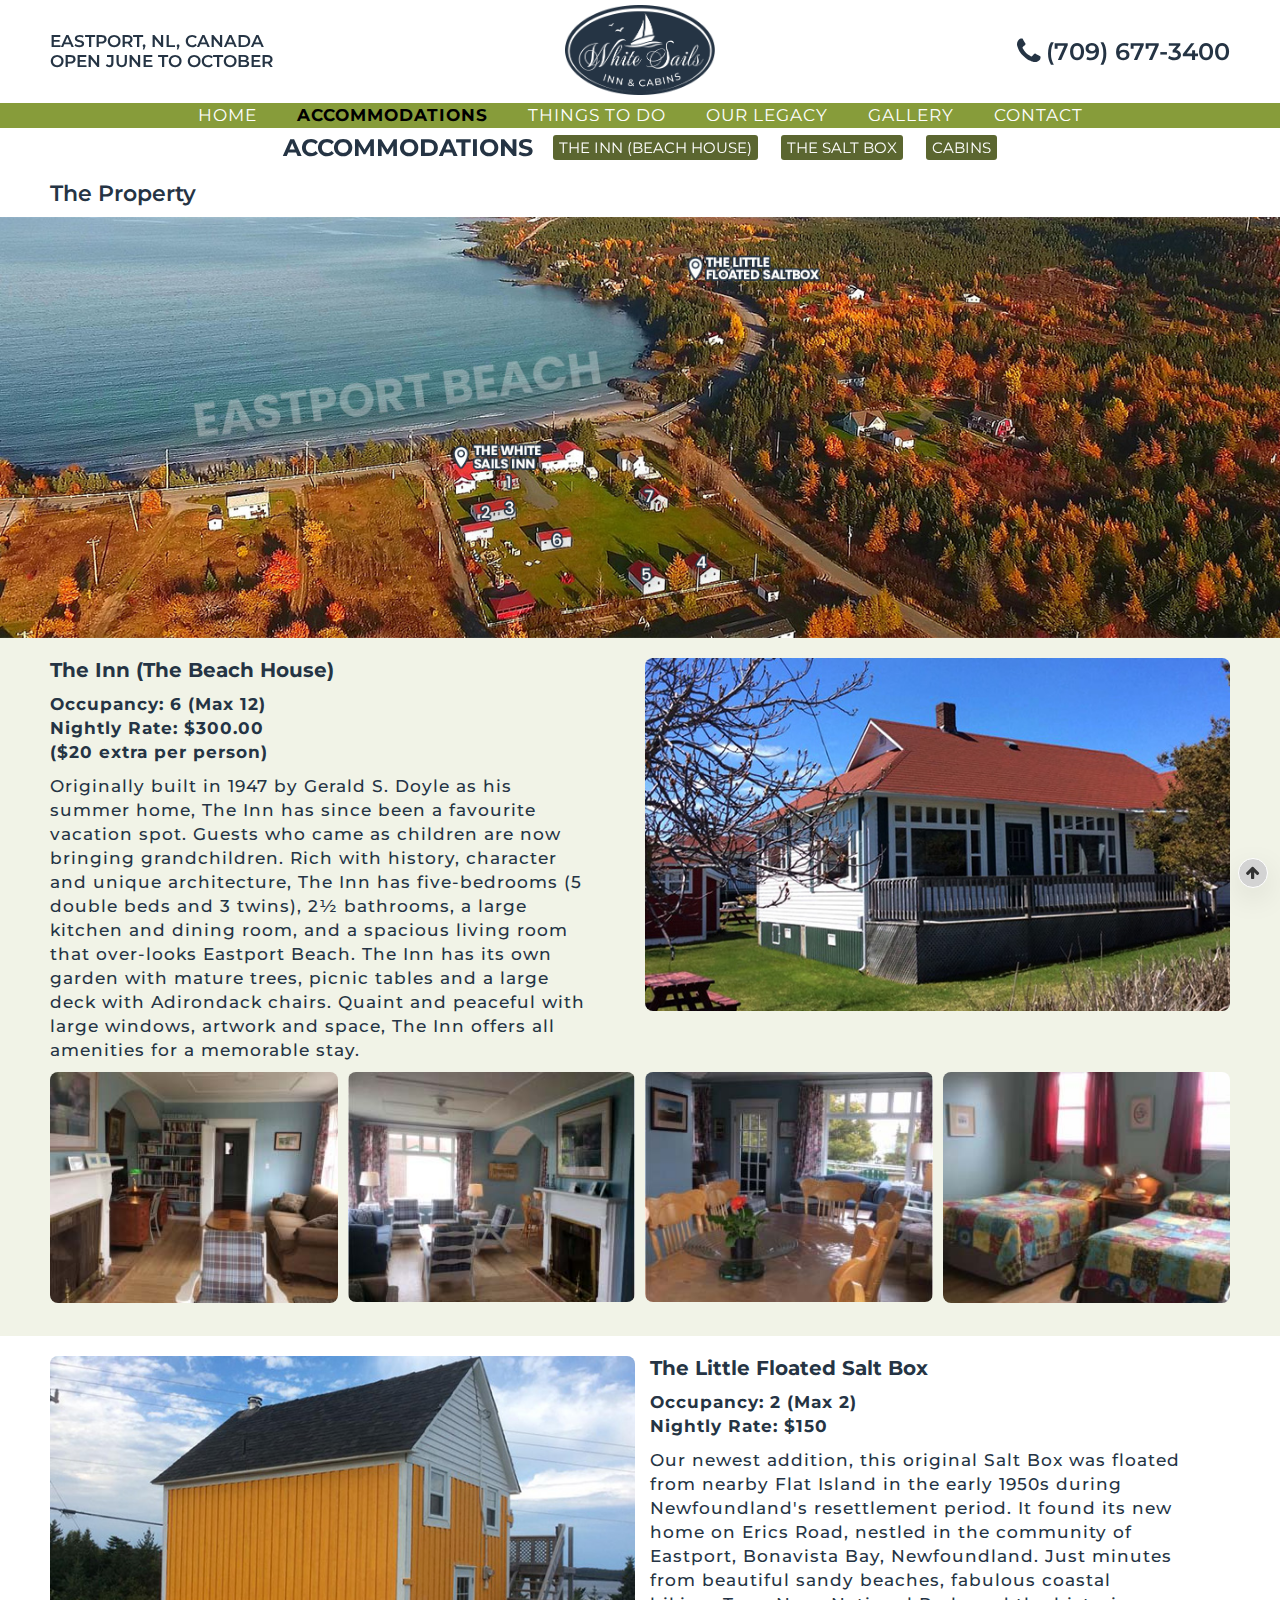
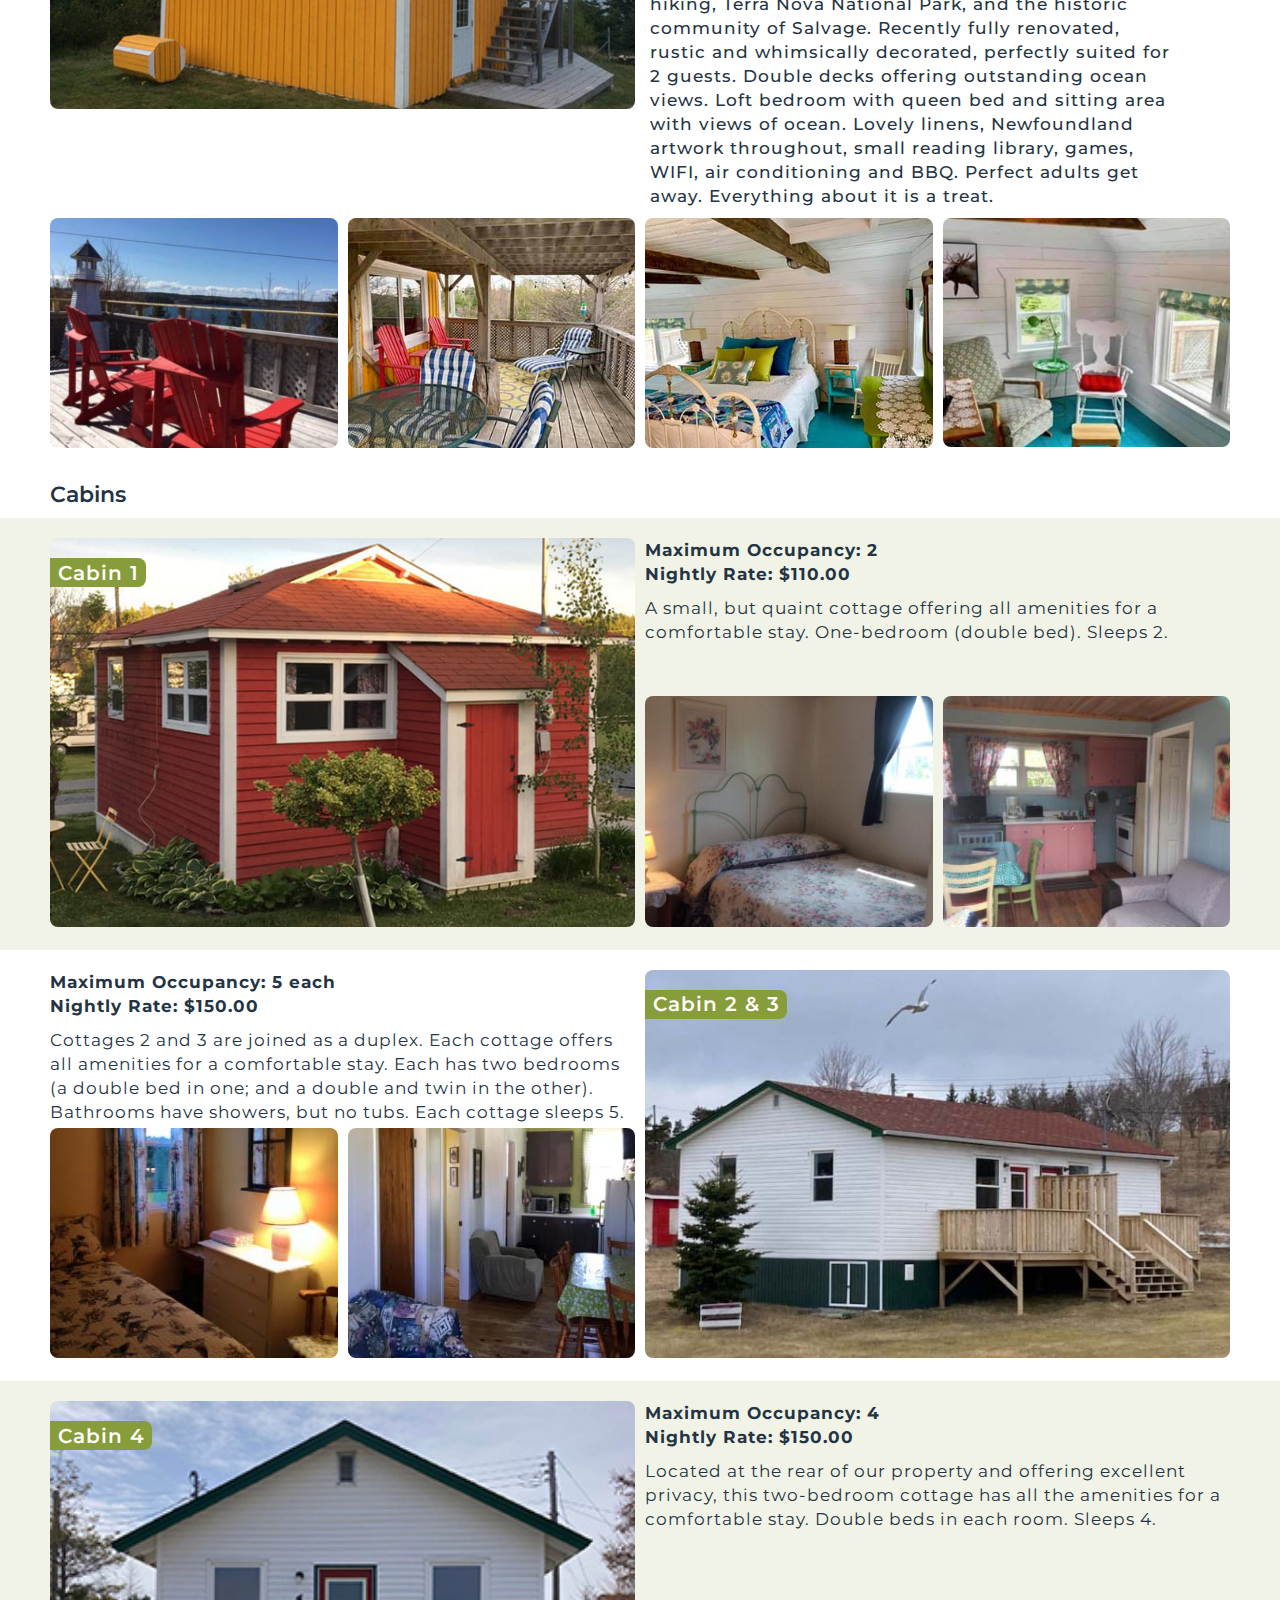
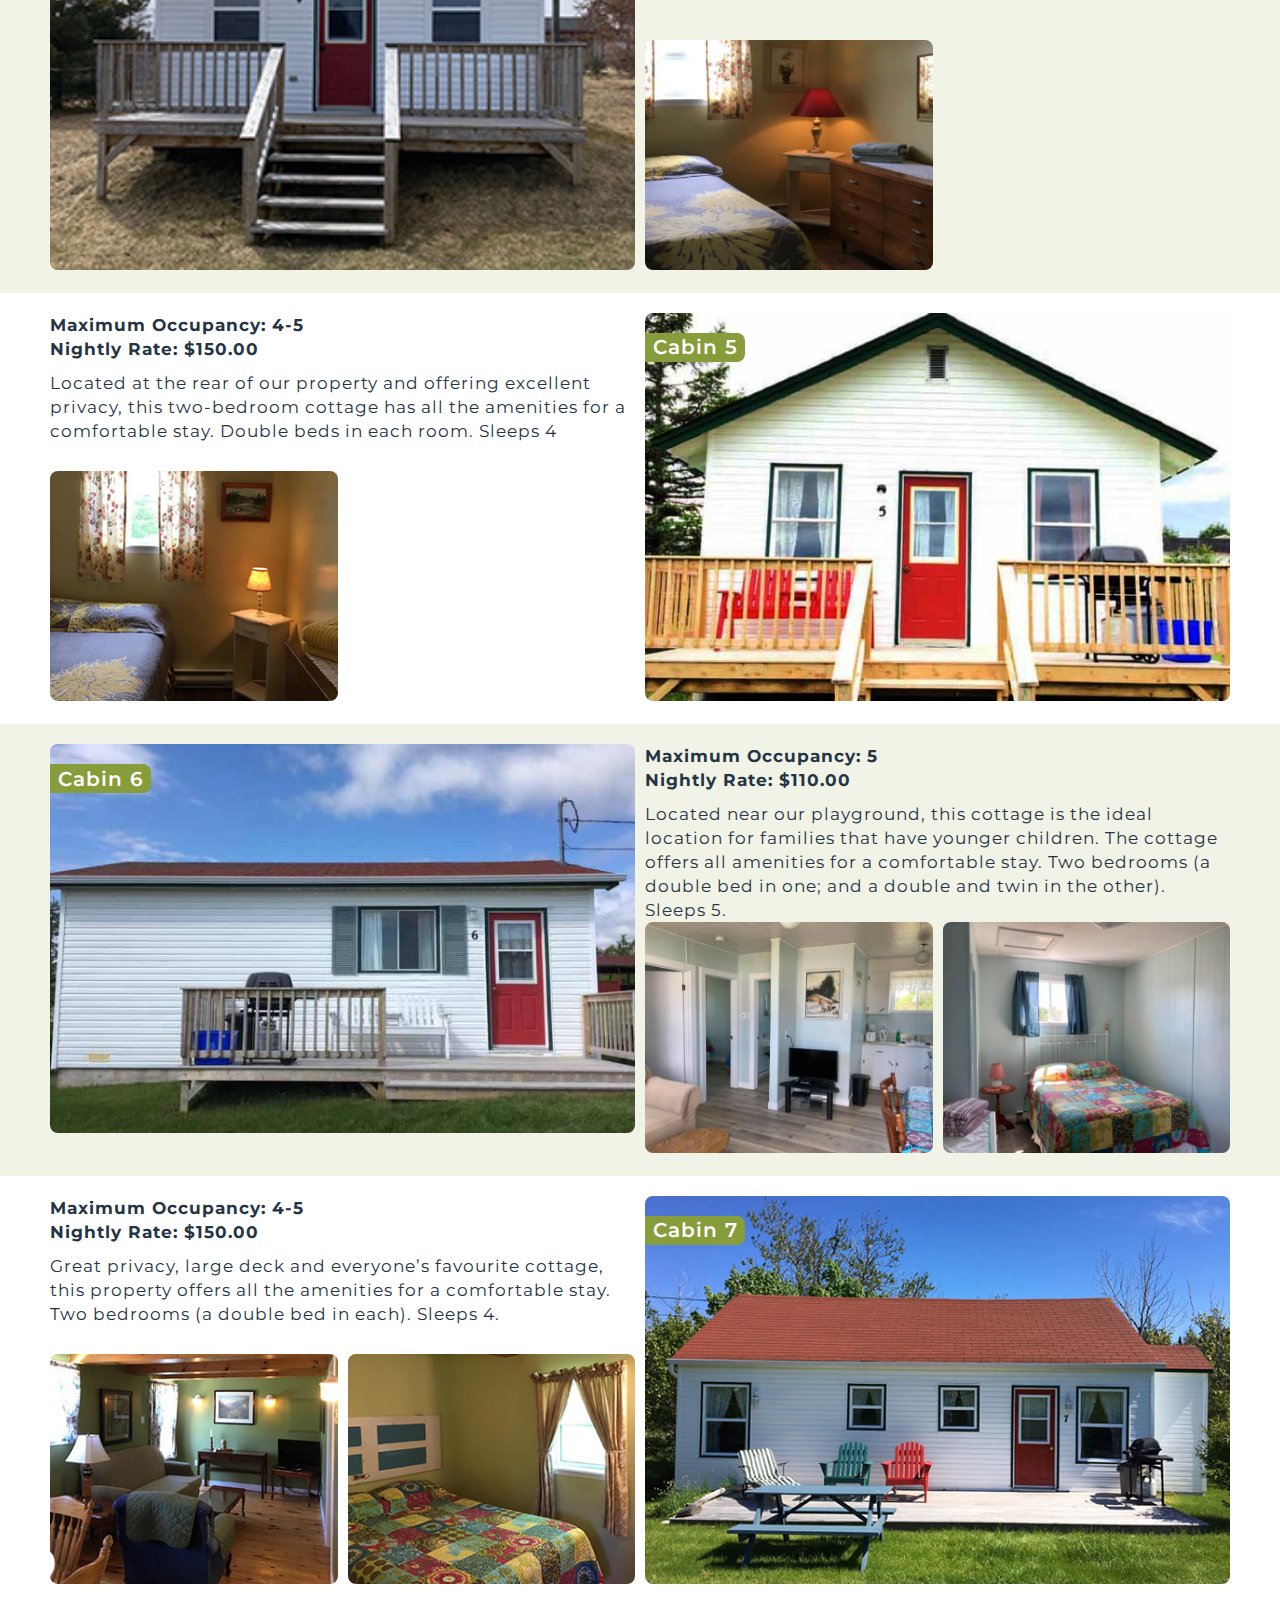
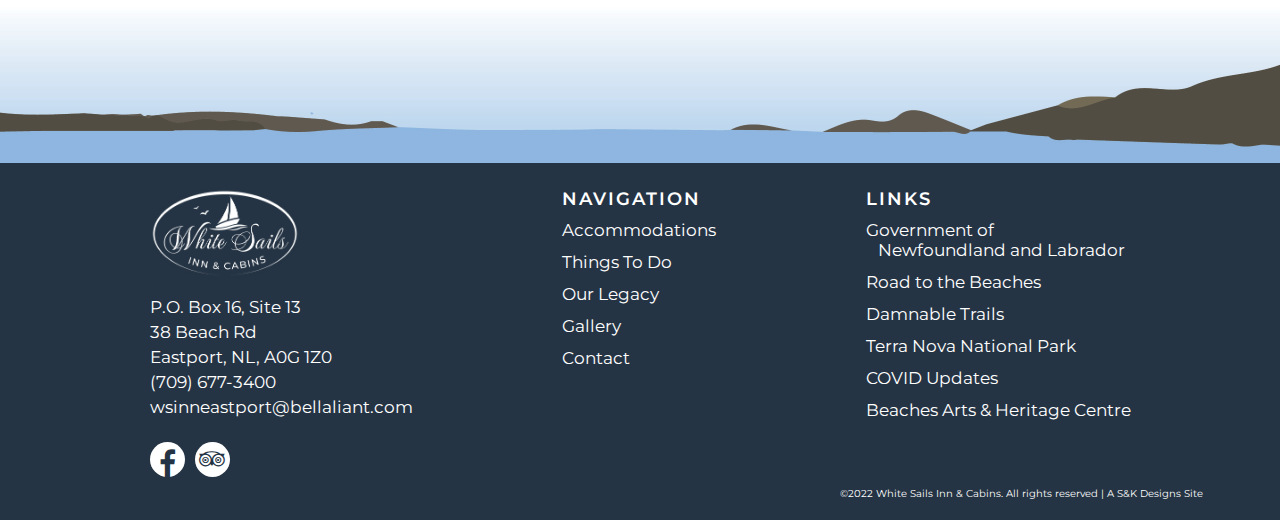
==== commit 90428c21: "first responsive styles added" ====
--- a/accommodations.html
+++ b/accommodations.html
@@ -40,10 +40,14 @@
                 </ul>
             </div>
             <div class="nav-lower">
-                <h1>Accommodations</h1>
-                <a href="#inn">The Inn (Beach House)</a>
-                <a href="#salt-box">The Salt Box</a>
-                <a href="#cabins">Cabins</a>
+                <div>
+                    <h1>Accommodations</h1>
+                </div> 
+                <div>
+                    <a href="#inn">The Inn (Beach House)</a>
+                    <a href="#salt-box">The Salt Box</a>
+                    <a href="#cabins">Cabins</a>
+                </div> 
             </div>
         </nav>
     </header>
@@ -59,7 +63,7 @@
 
     <!-- Accommondation One Starts Here -->
     <div class="accommodation-container accommodation-secondary-bg" id="inn">
-        <div class="accommodation-info">
+        <div class="accommodation-info ti">
             <div class="accommodation-details one">
                 <h3>The Inn (The Beach House)</h3>
                 <p class="acb">Occupancy: 6 (Max 12)</p>
@@ -92,7 +96,7 @@
     
     <!-- Accommondation Two Starts Here -->
     <div class="accommodation-container" id="salt-box">
-        <div class="accommodation-info">
+        <div class="accommodation-info sb">
             <div class="accommodation-image cpr">
                 <img src="img/salt-box.jpg" alt="Floated Yellow Salt Box">
             </div>
@@ -127,7 +131,7 @@
         <h2>Cabins</h2>
         <!-- cabin one start -->
         <div class="cabin-container accommodation-secondary-bg">
-            <div class="cabin-details">
+            <div class="cabin-details fw">
                 <div class="cabin-image cpr">
                     <p class="cabin-banner">Cabin 1</p>
                     <img src="img/cabin-1-main.jpg" alt="Cabin one exterior">
@@ -154,7 +158,7 @@
         <!-- cabin one end -->
         <!-- cabin two and three start -->
         <div class="cabin-container">
-            <div class="cabin-details">
+            <div class="cabin-details rev">
                 <div class="cabin-info cpr">
                     <div class="cabin-text">
                         <div class="cabin-text-top">
@@ -181,7 +185,7 @@
         <!-- cabin two and three end -->
         <!-- cabin four start -->
         <div class="cabin-container accommodation-secondary-bg">
-            <div class="cabin-details">
+            <div class="cabin-details fw">
                 <div class="cabin-image cpr">
                     <p class="cabin-banner">Cabin 4</p>
                     <img src="img/cabin-4.jpg" alt="Cabin four exterior">
@@ -194,7 +198,7 @@
                         </div>
                         <p class="actp">Located at the rear of our property and offering excellent privacy, this two-bedroom cottage has all the amenities for a comfortable stay. Double beds in each room. Sleeps 4.</p>
                     </div>
-                    <div class="cabin-view">
+                    <div class="cabin-view solo">
                         <div class="cabin-view-item">
                             <img src="img/cabin-04-01-opt.jpg" alt="Cabin four bedroom">
                         </div>
@@ -205,8 +209,8 @@
         <!-- cabin four end -->
         <!-- cabin five start -->
         <div class="cabin-container">
-            <div class="cabin-details">
-                <div class="cabin-info cpr">
+            <div class="cabin-details rev">
+                <div class="cabin-info rev cpr">
                     <div class="cabin-text">
                         <div class="cabin-text-top">
                             <p class="acb">Maximum Occupancy: 4-5</p>
@@ -214,8 +218,7 @@
                         </div>
                         <p class="actp">Located at the rear of our property and offering excellent privacy, this two-bedroom cottage has all the amenities for a comfortable stay. Double beds in each room. Sleeps 4</p>
                     </div>
-                    <div class="cabin-view"> 
-                        <div class="cabin-view-item"></div>
+                    <div class="cabin-view solo"> 
                         <div class="cabin-view-item">
                             <img src="img/cabin-5-2.jpg" alt="Cabin five bedroom">
                         </div>       
@@ -230,8 +233,8 @@
         <!-- cabin five end -->
         <!-- cabin six start -->
         <div class="cabin-container accommodation-secondary-bg">
-            <div class="cabin-details">
-                <div class="cabin-image cpr">
+            <div class="cabin-details fw">
+                <div class="cabin-image for cpr">
                     <p class="cabin-banner">Cabin 6</p>
                     <img src="img/cabin-06-main-opt.jpg" alt="Cabin six exterior">
                 </div>
@@ -257,8 +260,8 @@
         <!-- cabin six end -->
         <!-- cabin seven start -->
         <div class="cabin-container">
-            <div class="cabin-details">
-                <div class="cabin-info cpr">
+            <div class="cabin-details rev">
+                <div class="cabin-info rev cpr">
                     <div class="cabin-text">
                         <div class="cabin-text-top">
                             <p class="acb">Maximum Occupancy: 4-5</p>
--- a/style.css
+++ b/style.css
@@ -207,6 +207,7 @@
 #hero {
     width: 100%;
     border-bottom: 2px solid var(--clr-white);
+    padding-top: 12rem;
 }
 #hero img {
     width: 100%;
@@ -223,7 +224,8 @@
 #home-title h1 {
     font-size: var(--fs-h1);
     text-transform: uppercase;
-    color: var(--clr-blue);
+    color: var(--clr-white);
+    letter-spacing: 1px;
     margin-bottom: 2rem;
 }
 #categories-wrapper {
@@ -305,9 +307,9 @@
     width: 100%;
     justify-content: center;
 }
-.category-items#vid img {
+/* .category-items#vid img {
     width: calc(100% - 1rem);
-}
+} */
 .category-item-half a,
 .category-item-quad a {
     width: 100%;
@@ -320,6 +322,14 @@
     transition: 0.2s ease;
     overflow: hidden;
 }
+/* .category-items#vid {
+    position: relative;
+    width: 100%;
+}
+.category-items#vid iframe {
+    height: 420px;
+    width: 100%;
+} */
 /* Homepage Styles Ends Here */
 
 
@@ -428,7 +438,7 @@
 }
 .accommodation-image img {
     width: 100%;
-    height: 100%;
+    /* height: 100%; */
     border-radius: 8px;
 }
 .accommodation-images {
@@ -455,7 +465,7 @@
 }
 .cabin-image img {
     width: 100%;
-    height: 100%;
+    /* height: 100%; */
     border-radius: 8px;
 }
 .cabin-main h2 {
@@ -535,7 +545,7 @@
     flex-direction: column;
 }
 #activities-top {
-    padding-top: 16rem;
+    padding-top: 17rem;
 }
 .activities-top-maps {
     padding: 0 5rem;
@@ -577,6 +587,7 @@
     letter-spacing: 1px;
     line-height: 24px;
     color: var(--clr-blue);
+    margin-bottom: 1rem;
 }
 .activity-info {
     position: relative;
@@ -601,14 +612,14 @@
 .activity-image {
     position: relative;
     display: flex;
-    align-items: center;
+    align-items: flex-end;
     justify-content: center;
     width: 100%;
     margin-bottom: .3rem;
 }
 .activity-image img {
     width: 100%;
-    height: 100%;
+    /* height: 100%; */
     border-radius: 8px;
 }
 .apr {
@@ -635,6 +646,14 @@
 #damnable-link {
     margin-top: .5rem;
 }
+/* check below later */
+#old-school {
+    position: relative;
+    display: flex;
+    justify-content: center;
+    align-items: center;
+    height: 100%;
+}
 .activity-text a {
     margin-top: 5rem;
 }
@@ -645,8 +664,12 @@
 }
 .salvage-text {
     position: relative;
-    width: 100%;
-    max-width: 50vw;
+    display: flex;
+    flex-direction: column;
+    justify-content: center;
+    align-items: center;
+    width: 100%;
+    /* max-width: 50vw; */
     padding-right: 1rem;
     font-size: var(--fs-p);
     font-weight: 500;
@@ -672,22 +695,36 @@
 .salvage-images {
     position: relative;
     display: flex;
+    flex-wrap: wrap;
     width: 100%;
     margin-top: 1rem;
 }
 .salvage-image-item {
-    width: calc(100% - .4rem);
-    margin: 0 .5rem;
+    /* width: calc(100% - .4rem); */
+    /* position: relative;
+    width: 25%;
+    margin: 0 .5rem; */
+    /* padding: 1rem .5rem; */
+
+    position: relative;
+    width: 25%;
+    padding: 1rem .5rem;
 }
 .salvage-image-item img {
     width: 100%;
     border-radius: 8px;
 }
+/* .salvage-image-item:nth-child(1) {
+    padding-left: 1rem .5rem 1rem 0;
+}
+.salvage-image-item:nth-child(4) {
+    padding-right: 1rem 0 1rem .5rem;
+} */
 .salvage-image-item:nth-child(1) {
-    margin-left: 0;
+    padding-left: 0;
 }
 .salvage-image-item:nth-child(4) {
-    margin-right: 0;
+    padding-right: 0;
 }
 .day-trip-wrapper {
     position: relative;
@@ -714,7 +751,7 @@
     display: flex;
     width: 100%;
     justify-content: center;
-    align-items: center;
+    align-items: flex-start;
     padding: 0 5rem;
     margin-bottom: 2rem;
 }
@@ -723,7 +760,9 @@
     position: relative;
     display: flex;
     justify-content: center;
-    width: 100%;
+    /* align-items: flex-start; */
+    width: 100%;
+    /* height: 100%; */
 }
 #day-trip-list-right {
     flex-direction: column;
@@ -865,10 +904,14 @@
     width: 100%;
 }
 .legacy-box h3 {
+    /* position: relative;
+    display: flex;
+    align-items: flex-start; */
+    width: 100%;
     margin-bottom: 1rem;
     padding-top: 1.5rem;
     padding-bottom: 1rem;
-    align-self: flex-start;
+    text-align: left;
     padding-left: 5rem;
     font-size: var(--fs-h3);
     color: var(--clr-blue);
@@ -927,10 +970,10 @@
 }
 #legacy-link {
     padding-top: .5rem;
-    font-size: var(--fs-p);
+    font-size: 15px;
     font-weight: 500;
     letter-spacing: 1px;
-    margin-top: .5rem;
+    margin: .5rem 0;
 }
 .legacy-info img {
     position: relative;
@@ -962,6 +1005,7 @@
     font-weight: 500;
     letter-spacing: 1px;
     line-height: 24px;
+    margin-bottom: 1rem;
 }
 .legacy-content-col.images img {
     width: 100%;
@@ -1149,19 +1193,24 @@
 #footer-wrapper {
     position: relative;
     display: flex;
-    /* flex-wrap: wrap; */
+    flex-wrap: wrap;
     justify-content: space-evenly;
     width: 100%;
     padding-top: 1.5rem;
 }
-/* .footer-col {
-    position: relative;
-    display: flex;
-    flex-direction: column;
+.footer-col {
+    position: relative;
+    display: flex;
     flex-wrap: wrap;
-    width: 30%;
+    flex-direction: column;
+    /* width: 30vw; */
     height: auto;
-} */
+}
+.footer-line {
+    display: none;
+    width: 250px;
+    text-align: center;
+}
 .footer-col h4 {
     font-size: var(--fs-h4);
     letter-spacing: 2px;
@@ -1191,7 +1240,7 @@
     display: flex;
     justify-content: center;
     align-items: center;
-    color: var(--clr-black);
+    color: var(--clr-blue);
     background-color: var(--clr-white);
     border-radius: 50%;
     width: 35px;
@@ -1206,6 +1255,7 @@
 }
 .fa-tripadvisor {
     font-size: 20px;
+    font-weight: 500;
 }
 .footer-col i:hover {
     background-color: var(--clr-lk-hover);
@@ -1234,26 +1284,87 @@
 
 /* Responsive Styles Start Here */
 @media screen and (max-width: 1199px) {
-    #hero {
-        padding-top: 12rem;
+    
+}
+
+
+
+
+@media screen and (max-width: 991px) {
+    .navbar ul li {
+        margin: 0 1.25rem;
     }
-}
-@media screen and (max-width: 991px) {
-
-}
+    .category-item-banner-top {
+        font-size: 16px;
+    }
+    .category-item-banner-bottom {
+        font-size: 14px;
+    }
+    .actp {
+        font-size: 16px;
+    }
+    .cabin-details {
+        align-items: flex-end;
+    }
+    .cabin-text {
+        margin-bottom: 1rem;
+    }
+    .cabin-text p {
+        font-size: 16px;
+    }
+    .cabin-image {
+        position: relative;
+        display: flex;
+        height: 100%;
+        margin-bottom: .3rem;
+    }
+    .activity-text,
+    .salvage-text {
+        font-size: 16px;
+    }
+    #day-trip-list-left ul li,
+    #day-trip-list-right ul li {
+        font-size: 14px;
+    }
+    .day-trip-text p,
+    .day-trip-text a {
+        font-size: 16px;
+    }
+    .legacy-top p,
+    .legacy-info p,
+    .legacy-floated-text p {
+        font-size: 16px;
+    }
+    .legacy-content-col p {
+        font-size: 16px;
+    }
+    .contact-text p,
+    #contact-info p {
+        font-size: 16px;
+    }
+    .footer-col ul li,
+    .footer-col ul a {
+        font-size: 16px;
+    }
+}
+
+
+
+
 @media screen and (max-width: 768px) {
-/* responsive nav */
+/* responsive toggle menu */
 header .navbar ul {
     display: none;
 }
 .toggle {
     position: fixed;
     right: 5rem;
+    top: 2.5rem;
     width: 25px;
     height: 25px;
     cursor: pointer;
     background: url(img/menu.png);
-    filter: invert(1);
+    /* filter: invert(1); */
     background-size: 30px;
     background-position: center;
     background-repeat: no-repeat;
@@ -1261,8 +1372,9 @@
 .toggle.active {
     position: fixed;
     right: 5rem;
+    top: 2.5rem;
     background: url(img/close.png);
-    filter: invert(1);
+    /* filter: invert(1); */
     background-size: 20px;
     background-position: center;
     background-repeat: no-repeat;
@@ -1295,8 +1407,319 @@
     color: var(--clr-black);
     transition: 0.2s ease;
 }
-}
-@media screen and (max-width: 512px) {
-
-}
+
+
+
+
+/* responsive header and navbar */
+.nav-top {
+    background-color: var(--clr-grass);
+    flex-direction: row-reverse;
+    justify-content: flex-end;
+}
+.nav-top-text {
+    font-size: 12px;
+    color: var(--clr-white);
+}
+.logo {
+    width: 100px;
+}
+.nav-top-item {
+    width: 175px;
+}
+.nav-top-item.nav-logo {
+    margin-right: 2rem;
+    width: 100px;
+}
+.nav-top-right {
+    display: none;
+}
+.nav-lower {
+    flex-direction: column;
+    padding-bottom: 1rem;
+}
+.nav-lower h1 {
+    font-size: var(--fs-h4);
+    margin-bottom: .5rem;
+}
+.nav-lower a {
+    font-size: 12px;
+}
+
+
+
+
+
+/* responsive home */
+#hero {
+    padding-top: 7rem;
+}
+#home-title h1 {
+    font-size: var(--fs-h3);
+}
+.category-items {
+    flex-wrap: wrap;
+}
+#top-left,
+#top-right {
+    width: 100%;
+}
+#top-left {
+    margin-bottom: 1rem;
+}
+.category-item-quad {
+    width: 49%;
+    margin: 0 0 1rem 0;
+}
+.category-item-banner-top {
+    font-size: var(--fs-h6);
+    /* top: 0; */
+}
+.category-item-banner-bottom {
+    /* font-size: 14px; */
+    display: none;
+}
+
+
+
+
+
+/* responsive accommodations */
+#accommodation {
+    padding-top: 14rem;
+}
+.accommodation-info.ti {
+    flex-direction: column-reverse;
+}
+.accommodation-info.sb {
+    flex-direction: column;
+}
+.accommodation-details,
+.accommodation-info {
+    width: 100%;
+    padding: 0;
+}
+.accommodation-details.one,
+.accommodation-details.two {
+    padding: 0;
+}
+.actp {
+    width: 100%;
+}
+.accommodation-image {
+    width: 100%;
+}
+.accommodation-image-item {
+    width: 50%;
+    padding-top: .75rem;
+    padding-bottom: 0;
+}
+.accommodation-image-item:nth-child(1),
+.accommodation-image-item:nth-child(3) {
+    padding-left: 0;
+    padding-right: .5rem;
+}
+.accommodation-image-item:nth-child(2),
+.accommodation-image-item:nth-child(4) {
+    padding-right: 0;
+    padding-left: .5rem;
+}
+.cabin-details {
+    align-items: flex-start;
+    width: 100%;
+}
+.cabin-details.fw {
+    flex-direction: column;
+}
+.cabin-details.rev {
+    flex-direction: column-reverse;
+}
+.cabin-info, .cabin-image {
+    width: 100%;
+}
+.cabin-view.solo {
+    justify-content: center;
+}
+.cpl {
+    padding-left: 0;
+}
+.cpr {
+    padding-right: 0;
+}
+
+
+
+
+/* responsive activities */
+.activity-wrapper-inner.fw {
+    flex-direction: column;
+}
+.activity-wrapper-inner.rev {
+    flex-direction: column-reverse;
+}
+.activity-salvage {
+    flex-direction: column-reverse;
+}
+.salvage-text {
+    width: 100%;
+}
+.salvage-image {
+    margin-left: 0;
+}
+.apr {
+    padding-right: 0;
+}
+.apl {
+    padding-left: 0;
+}
+.salvage-images {
+    width: 100%;
+    padding-left: 0;
+}
+.salvage-image-item {
+    width: 50%;
+    justify-content: space-between;
+    padding-top: .75rem;
+    padding-bottom: 0;
+}
+.salvage-image-item:nth-child(1),
+.salvage-image-item:nth-child(3) {
+    padding-left: 0;
+    padding-right: .5rem;
+}
+.salvage-image-item:nth-child(2),
+.salvage-image-item:nth-child(4) {
+    padding-right: 0;
+    padding-left: .5rem;
+}
+.day-trip-list {
+    
+    flex-direction: column;
+}
+#day-trip-list-left {
+    margin-bottom: 1rem;
+}
+.day-trip-info-wrapper {
+    flex-direction: column;
+}
+
+
+
+
+/* responsive legacy */
+#legacy-top h2 {
+    text-align: center;
+    padding-left: 0;
+}
+.legacy-top p {
+    font-size: 16px;
+}
+.legacy-box h3 {
+    text-align: center;
+    padding-left: 0;
+}
+
+.legacy-box-content.fw {
+    flex-direction: column;
+}
+.legacy-box-content.rev {
+    flex-direction: column-reverse;
+    width: 100%;
+}
+.legacy-info,
+.legacy-images {
+    width: 100%;
+}
+
+.legacy-floated-text i {
+    display: none;
+}
+.legacy-content-col-wrapper.fw {
+    flex-direction: column;
+}
+.legacy-content-col-wrapper.rev {
+    flex-direction: column-reverse;
+}
+.legacy-content-col.images,
+.legacy-content-col.text {
+    width: 100%;
+}
+.legacy-right-padd {
+    padding-right: 0;
+}
+.legacy-left-padd {
+    padding-left: 0;
+}
+#legacy-caption {
+    /* width: 100%; */
+    text-align: center;
+}
+
+
+
+
+/* responsive contact */
+#hero-contact-image {
+    width: 100%;
+    padding-top: 7rem;
+}
+.contact-details {
+    flex-direction: column-reverse;
+}
+.contact-text p,
+#contact-info p {
+    font-size: 16px;
+}
+#contact-image,
+#contact-info {
+    width: 100%;
+}
+#contact-image {
+    margin-top: 2rem;
+}
+
+
+
+
+/* responsive footer */
+#footer-wrapper {
+    flex-direction: column;
+    justify-content: center;
+    align-items: center;
+}
+.footer-col {
+    text-align: center;
+}
+.footer-line {
+    display: block;
+    /* width: 250px;
+    text-align: center; */
+}
+.footer-icons {
+    justify-content: center;
+    margin-bottom: 1.5rem;
+    
+}
+.footer-col i {
+    margin: .5rem .5rem 0 .5rem;
+    /* margin-right: 0; */
+}
+.footer-col ul li,
+.footer-col ul a {
+    font-size: 14px;
+}
+.footer-copyright {
+    justify-content: center;
+    padding: 0;
+    margin-right: 0;
+}
+
+
+}
+@media screen and (max-width: 599px) {
+    .category-item-banner-top {
+        font-size: 14px;
+    }
+}
+/* 320 480 600 768 900 1024 1200 */
 /* Responsive Styles End Here */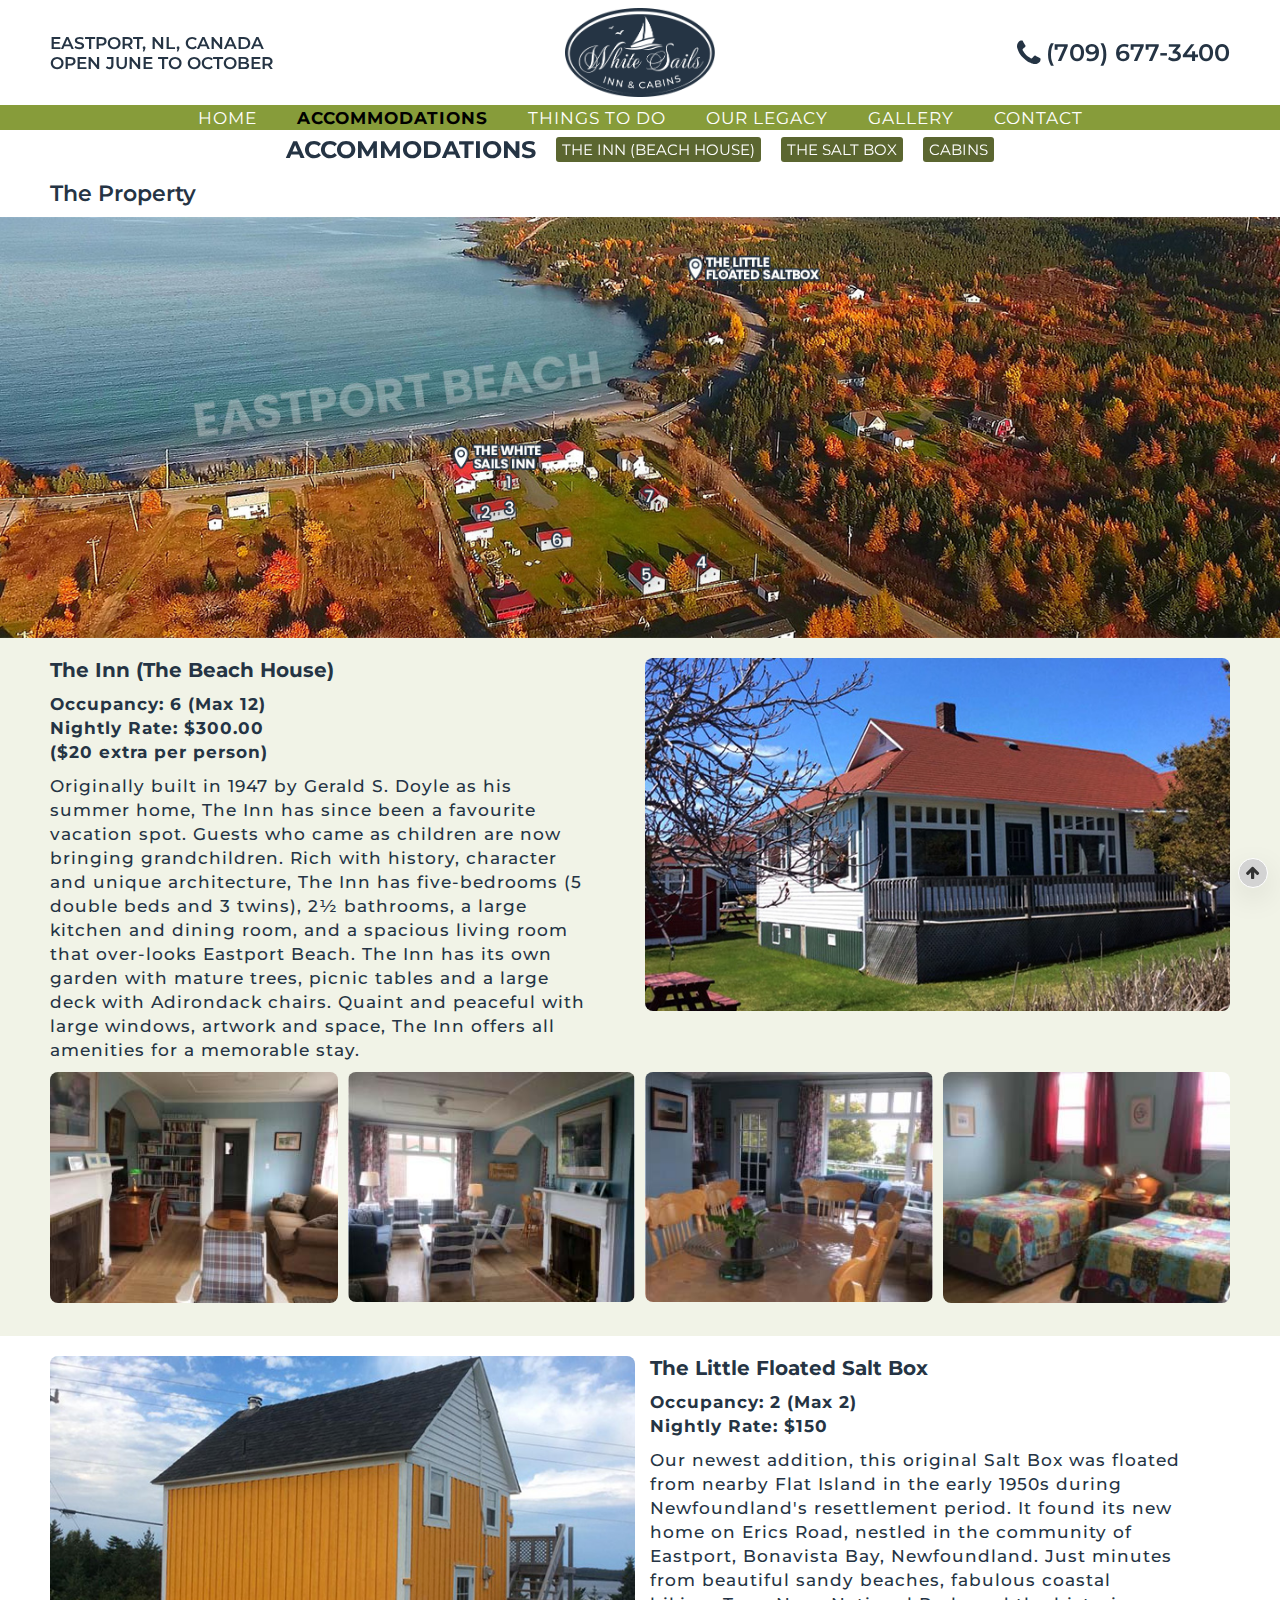
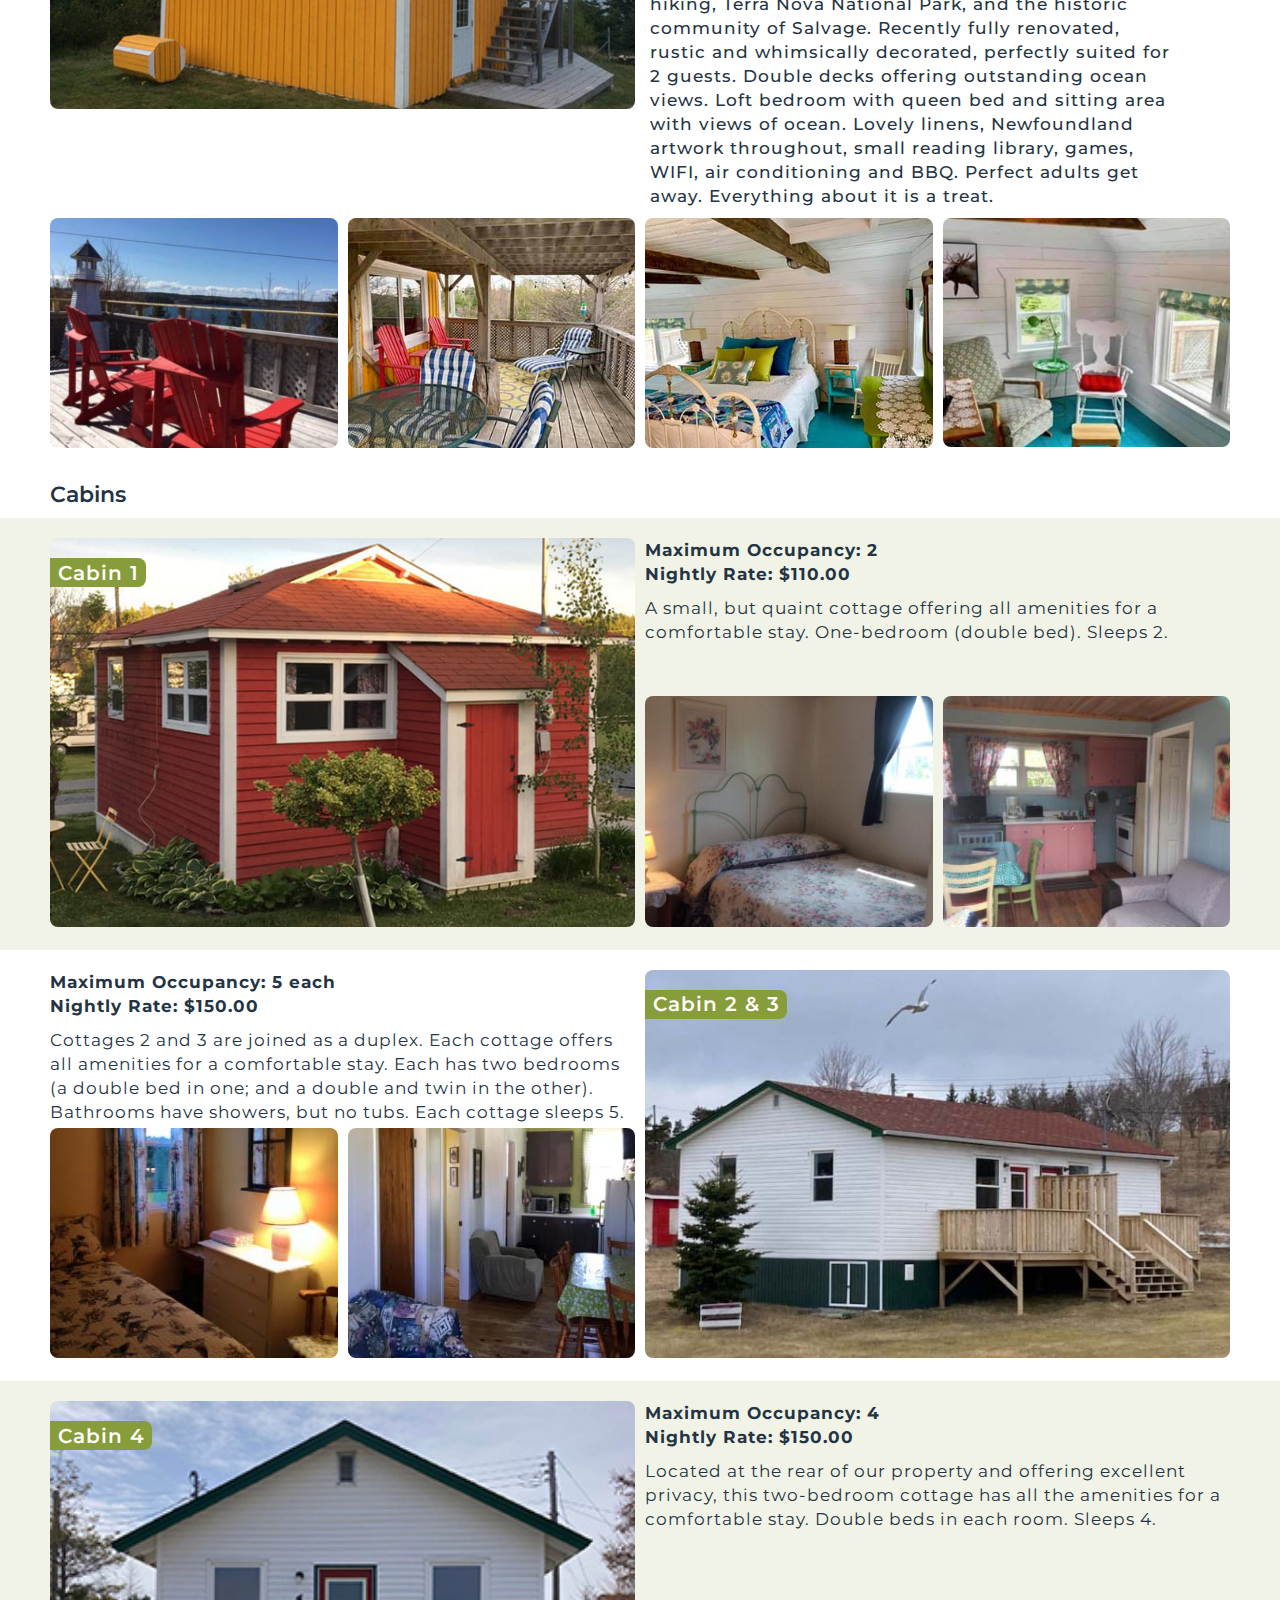
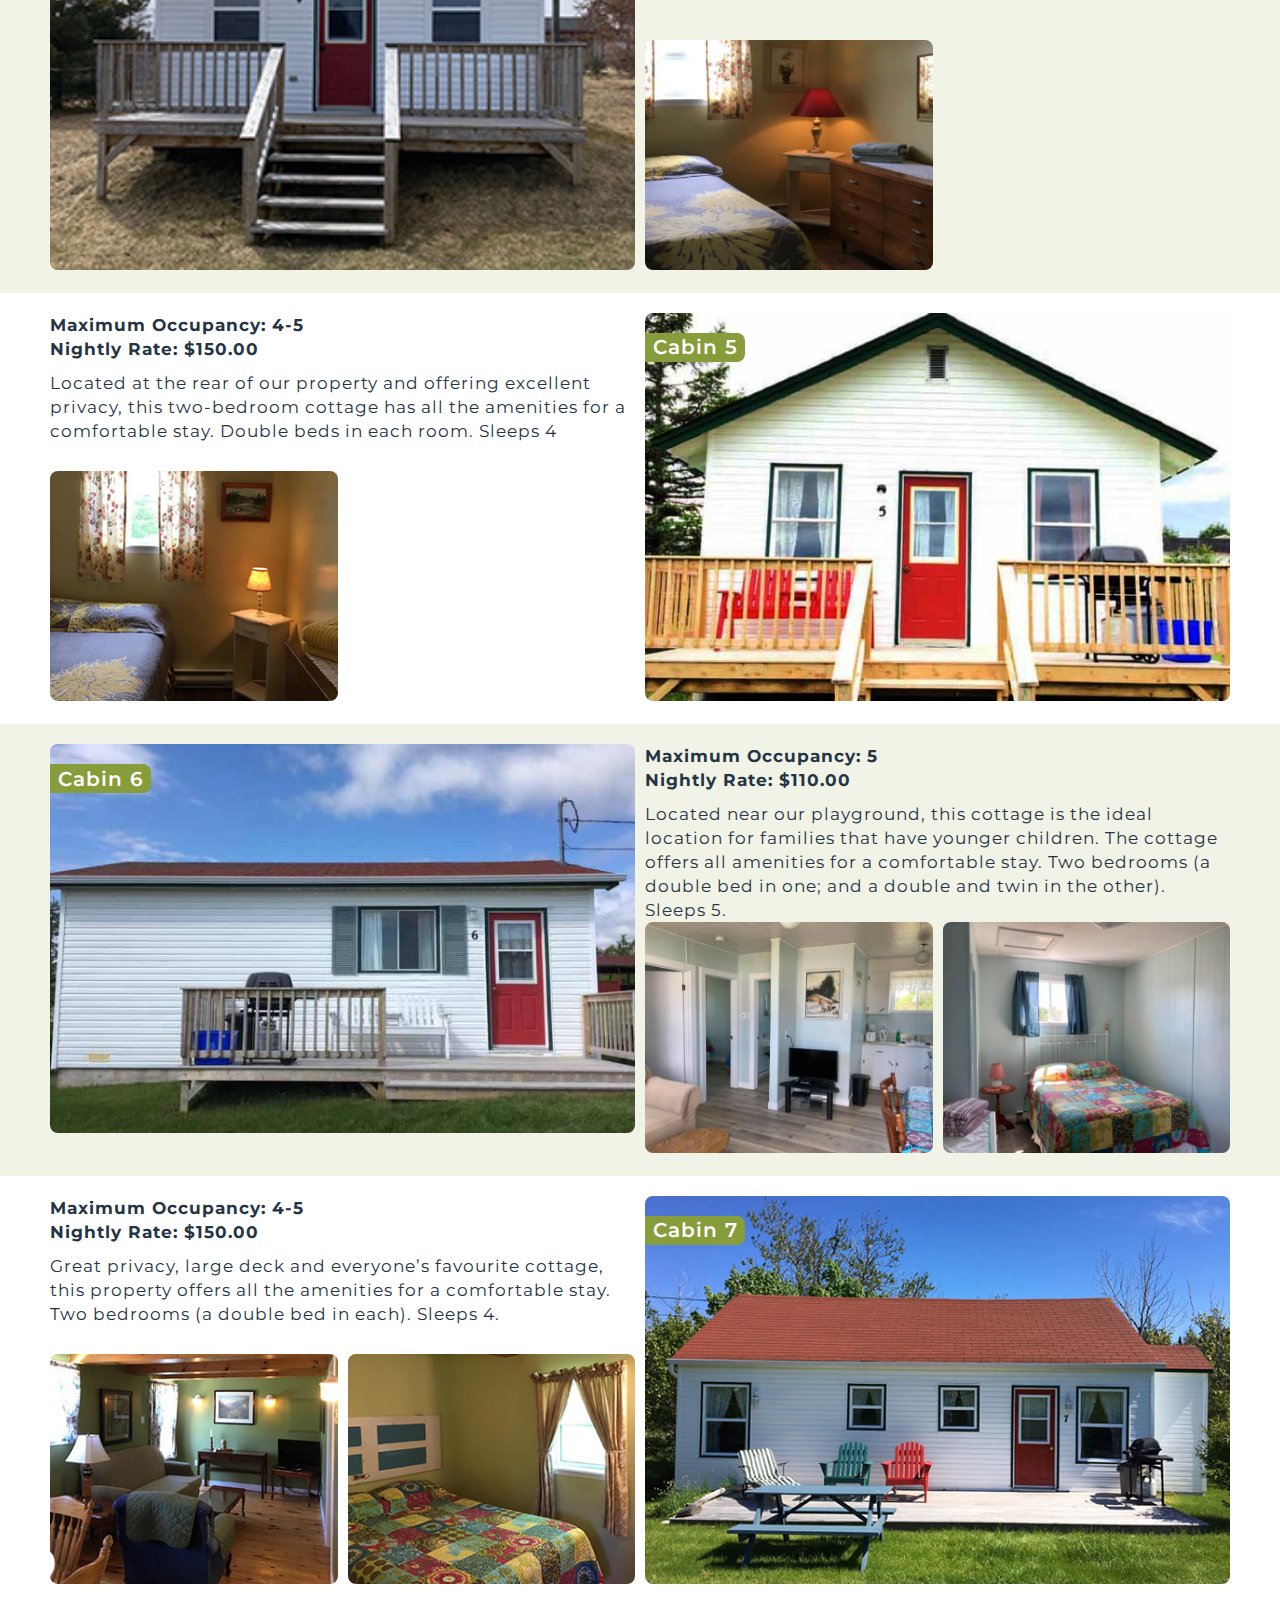
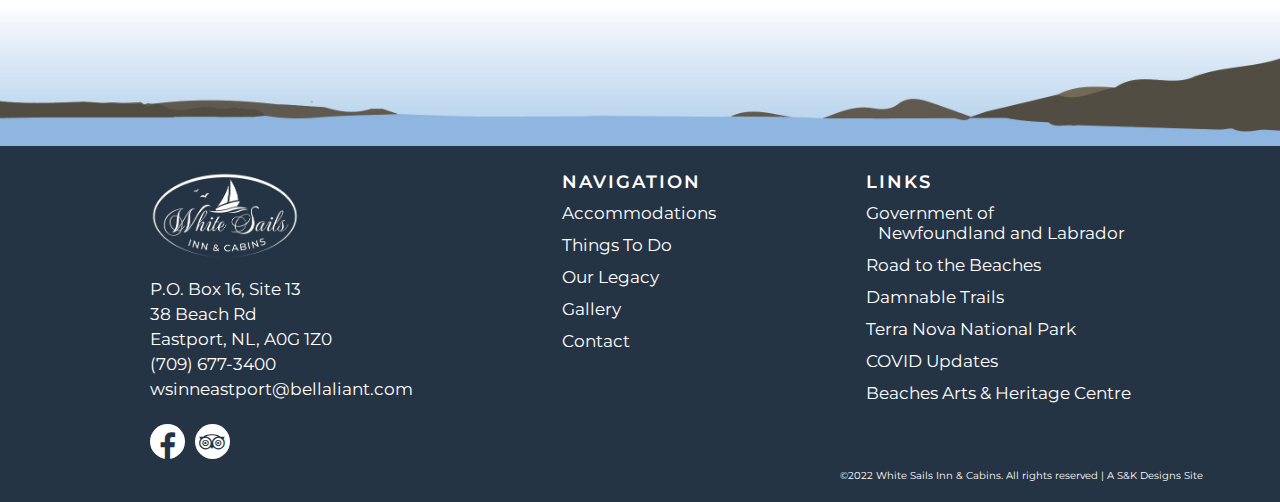
==== commit a25b97a0: "second final site updates" ====
--- a/accommodations.html
+++ b/accommodations.html
@@ -21,7 +21,7 @@
                     </div>
                 </div>
                 <div class="nav-top-item nav-logo">
-                    <a href="#"><img class="logo" src="img/ws-logo-original.png" alt="White Sails Inn & Cabins logo"></a>
+                    <a href="index.html"><img class="logo" src="img/ws-logo-original.png" alt="White Sails Inn & Cabins logo"></a>
                 </div>
                 <div class="nav-top-item nav-top-right">
                     <i class="fa fa-phone" aria-hidden="true"></i>
@@ -43,7 +43,7 @@
                 <div>
                     <h1>Accommodations</h1>
                 </div> 
-                <div>
+                <div class="nav-lower-links">
                     <a href="#inn">The Inn (Beach House)</a>
                     <a href="#salt-box">The Salt Box</a>
                     <a href="#cabins">Cabins</a>
@@ -310,6 +310,7 @@
                     <a href="https://www.facebook.com/White-Sails-Inn-and-Cabins-565432890166453" target="_blank"><i class="fa fa-facebook-f" aria-hidden="true"></i></a>
                     <a href="https://www.tripadvisor.ca/Hotel_Review-g499190-d8594019-Reviews-White_Sails_Inn_Cabins-Eastport_Newfoundland_Newfoundland_and_Labrador.html" target="_blank"><i class="fa fa-tripadvisor" aria-hidden="true"></i></a>
                 </div>
+                <hr class="footer-line">
             </div>
             <div class="footer-col">
                 <h4>Navigation</h4>
@@ -320,6 +321,7 @@
                     <li><a href="gallery.html">Gallery</a></li>
                     <li><a href="contact.html">Contact</a></li>
                 </ul>
+                <hr class="footer-line">
             </div>
             <div class="footer-col">
                 <h4>Links</h4>
--- a/style.css
+++ b/style.css
@@ -129,6 +129,7 @@
 }
 .nav-logo {
     justify-content: center;
+    padding-top: .75rem;
 }
 .logo {
     width: 150px;
@@ -185,10 +186,15 @@
     text-transform: uppercase;
     color: var(--clr-blue);
 }
+.nav-lower-links {
+    position: relative;
+    display: flex;
+    flex-wrap: wrap;
+    justify-content: center;
+}
 .nav-lower a {
     margin-left: 2rem;
     text-decoration: none;
-    color: black;
     background-color: var(--clr-grass-dark);
     color: var(--clr-white);
     font-size: 15px;
@@ -207,7 +213,9 @@
 #hero {
     width: 100%;
     border-bottom: 2px solid var(--clr-white);
-    padding-top: 12rem;
+    /* padding-top: 12rem; */
+    /* min-height: 100vh; */
+    /* max-width: 100vw; */
 }
 #hero img {
     width: 100%;
@@ -341,11 +349,12 @@
 /* Mountain Main Styles Start Here */
 #mountain-main {
     position: relative;
+    width: 100%;
 }
 #mountain-main img {
     width: 100%;
-    max-width: 100vw;
-    height: 156px;
+    /* max-width: 100vw; */
+    /* height: 156px; */
 }
 /* Mountain Main Styles End Here */
 
@@ -631,7 +640,7 @@
 #trails {
     position: relative;
     width: 100%;
-    padding: 0 5rem;
+    padding: 0 5rem 1.5rem 5rem;
 }
 #trails h2 {
     margin: 1rem 0;
@@ -876,7 +885,7 @@
 
 /* Our Legacy Styles Start Here */
 #legacy-top {
-    padding-top: 17rem;
+    padding-top: 18rem;
     width: 100%;
 }
 #legacy-top h2 {    
@@ -893,6 +902,7 @@
 #legacy-top p {
     padding: 1rem 5rem;
     font-size: var(--fs-p);
+    color: var(--clr-blue);
     font-weight: 500;
     letter-spacing: 1px;
     line-height: 24px;
@@ -933,8 +943,10 @@
     /* justify-content: center; */
 }
 .legacy-info p,
-.legacy-images p {
+.legacy-images p,
+.legacy-floated-text p {
     font-size: var(--fs-p);
+    color: var(--clr-blue);
     font-weight: 500;
     letter-spacing: 1px;
     line-height: 24px;
@@ -955,25 +967,35 @@
     justify-content: space-between;
 }
 .legacy-images-box {
-    position: relative;
+    /* position: relative;
     display: flex;
     justify-content: space-between;
+    width: 100%; */
+
+    position: relative;
+    display: flex;
+    flex-wrap: wrap;
     width: 100%;
 }
 .legacy-image-item {
-    width: calc(50% - .5rem);
-    border-radius: 8px;
-}
+    position: relative;
+    width: 50%;
+    border-radius: 8px;
+    padding-right: 1rem;
+}
+/* .legacy-image-item:nth-child(1) {
+    padding-right: 1rem;
+} */
 .legacy-image-item img {
     width: 100%;
     border-radius: 8px;
 }
 #legacy-link {
-    padding-top: .5rem;
+    /* padding-top: .5rem; */
     font-size: 15px;
     font-weight: 500;
     letter-spacing: 1px;
-    margin: .5rem 0;
+    margin-bottom: 1rem;
 }
 .legacy-info img {
     position: relative;
@@ -1352,374 +1374,449 @@
 
 
 @media screen and (max-width: 768px) {
-/* responsive toggle menu */
-header .navbar ul {
-    display: none;
-}
-.toggle {
-    position: fixed;
-    right: 5rem;
-    top: 2.5rem;
-    width: 25px;
-    height: 25px;
-    cursor: pointer;
-    background: url(img/menu.png);
-    /* filter: invert(1); */
-    background-size: 30px;
-    background-position: center;
-    background-repeat: no-repeat;
-}
-.toggle.active {
-    position: fixed;
-    right: 5rem;
-    top: 2.5rem;
-    background: url(img/close.png);
-    /* filter: invert(1); */
-    background-size: 20px;
-    background-position: center;
-    background-repeat: no-repeat;
-    z-index: 99;
-}
-header .navbar ul.navigation.active {
-    position: fixed;
-    top: 0;
-    left: 0;
-    height: 100%;
-    width: 100%;
-    display: flex;
-    justify-content: center;
-    align-items: center;
-    flex-direction: column;
-    background: var(--clr-grass-tr);
-    z-index: 10;
-}
-header .navbar ul.navigation.active li {
-    padding: 1.5rem;
-    font-size: 2rem;
-    letter-spacing: 2px;  
-}
-header .navbar ul.navigation.active li a {
-    padding-left: 0;
-    color: var(--clr-white);
-    transition: 0.2s ease;
-}
-header .navbar ul.navigation.active li a:hover {
-    color: var(--clr-black);
-    transition: 0.2s ease;
-}
-
-
-
-
-/* responsive header and navbar */
-.nav-top {
-    background-color: var(--clr-grass);
-    flex-direction: row-reverse;
-    justify-content: flex-end;
-}
-.nav-top-text {
-    font-size: 12px;
-    color: var(--clr-white);
-}
-.logo {
-    width: 100px;
-}
-.nav-top-item {
-    width: 175px;
-}
-.nav-top-item.nav-logo {
-    margin-right: 2rem;
-    width: 100px;
-}
-.nav-top-right {
-    display: none;
-}
-.nav-lower {
-    flex-direction: column;
-    padding-bottom: 1rem;
-}
-.nav-lower h1 {
-    font-size: var(--fs-h4);
-    margin-bottom: .5rem;
-}
-.nav-lower a {
-    font-size: 12px;
-}
-
-
-
-
-
-/* responsive home */
-#hero {
-    padding-top: 7rem;
-}
-#home-title h1 {
-    font-size: var(--fs-h3);
-}
-.category-items {
-    flex-wrap: wrap;
-}
-#top-left,
-#top-right {
-    width: 100%;
-}
-#top-left {
-    margin-bottom: 1rem;
-}
-.category-item-quad {
-    width: 49%;
-    margin: 0 0 1rem 0;
-}
-.category-item-banner-top {
-    font-size: var(--fs-h6);
-    /* top: 0; */
-}
-.category-item-banner-bottom {
-    /* font-size: 14px; */
-    display: none;
-}
-
-
-
-
-
-/* responsive accommodations */
-#accommodation {
-    padding-top: 14rem;
-}
-.accommodation-info.ti {
-    flex-direction: column-reverse;
-}
-.accommodation-info.sb {
-    flex-direction: column;
-}
-.accommodation-details,
-.accommodation-info {
-    width: 100%;
-    padding: 0;
-}
-.accommodation-details.one,
-.accommodation-details.two {
-    padding: 0;
-}
-.actp {
-    width: 100%;
-}
-.accommodation-image {
-    width: 100%;
-}
-.accommodation-image-item {
-    width: 50%;
-    padding-top: .75rem;
-    padding-bottom: 0;
-}
-.accommodation-image-item:nth-child(1),
-.accommodation-image-item:nth-child(3) {
-    padding-left: 0;
-    padding-right: .5rem;
-}
-.accommodation-image-item:nth-child(2),
-.accommodation-image-item:nth-child(4) {
-    padding-right: 0;
-    padding-left: .5rem;
-}
-.cabin-details {
-    align-items: flex-start;
-    width: 100%;
-}
-.cabin-details.fw {
-    flex-direction: column;
-}
-.cabin-details.rev {
-    flex-direction: column-reverse;
-}
-.cabin-info, .cabin-image {
-    width: 100%;
-}
-.cabin-view.solo {
-    justify-content: center;
-}
-.cpl {
-    padding-left: 0;
-}
-.cpr {
-    padding-right: 0;
-}
-
-
-
-
-/* responsive activities */
-.activity-wrapper-inner.fw {
-    flex-direction: column;
-}
-.activity-wrapper-inner.rev {
-    flex-direction: column-reverse;
-}
-.activity-salvage {
-    flex-direction: column-reverse;
-}
-.salvage-text {
-    width: 100%;
-}
-.salvage-image {
-    margin-left: 0;
-}
-.apr {
-    padding-right: 0;
-}
-.apl {
-    padding-left: 0;
-}
-.salvage-images {
-    width: 100%;
-    padding-left: 0;
-}
-.salvage-image-item {
-    width: 50%;
-    justify-content: space-between;
-    padding-top: .75rem;
-    padding-bottom: 0;
-}
-.salvage-image-item:nth-child(1),
-.salvage-image-item:nth-child(3) {
-    padding-left: 0;
-    padding-right: .5rem;
-}
-.salvage-image-item:nth-child(2),
-.salvage-image-item:nth-child(4) {
-    padding-right: 0;
-    padding-left: .5rem;
-}
-.day-trip-list {
+    /* responsive toggle menu */
+    header .navbar ul {
+        display: none;
+    }
+    .toggle {
+        position: fixed;
+        right: 5rem;
+        top: 2.5rem;
+        width: 25px;
+        height: 25px;
+        cursor: pointer;
+        background: url(img/menu.png);
+        /* filter: invert(1); */
+        background-size: 30px;
+        background-position: center;
+        background-repeat: no-repeat;
+    }
+    .toggle.active {
+        position: fixed;
+        right: 5rem;
+        top: 2.5rem;
+        background: url(img/close.png);
+        /* filter: invert(1); */
+        background-size: 20px;
+        background-position: center;
+        background-repeat: no-repeat;
+        z-index: 99;
+    }
+    header .navbar ul.navigation.active {
+        position: fixed;
+        top: 0;
+        left: 0;
+        height: 100%;
+        width: 100%;
+        display: flex;
+        justify-content: center;
+        align-items: center;
+        flex-direction: column;
+        background: var(--clr-grass-tr);
+        z-index: 10;
+    }
+    header .navbar ul.navigation.active li {
+        padding: 1.5rem;
+        font-size: 2rem;
+        letter-spacing: 2px;  
+    }
+    header .navbar ul.navigation.active li a {
+        padding-left: 0;
+        color: var(--clr-white);
+        transition: 0.2s ease;
+    }
+    header .navbar ul.navigation.active li a:hover {
+        color: var(--clr-black);
+        transition: 0.2s ease;
+    }
+
+
+
+
+    /* responsive header and navbar */
+    .nav-top {
+        background-color: var(--clr-grass);
+        flex-direction: row-reverse;
+        justify-content: flex-end;
+    }
+    .nav-top-text {
+        font-size: 12px;
+        color: var(--clr-white);
+    }
+    .logo {
+        width: 100px;
+    }
+    .nav-top-item {
+        width: 175px;
+    }
+    .nav-top-item.nav-logo {
+        margin-right: 2rem;
+        width: 100px;
+    }
+    .nav-top-right {
+        display: none;
+    }
+    .nav-lower {
+        flex-direction: column;
+        padding-bottom: 1rem;
+    }
+    .nav-lower h1 {
+        font-size: var(--fs-h4);
+        margin-bottom: .5rem;
+    }
+    .nav-lower a {
+        font-size: 12px;
+    }
+
+
+
+
+
+    /* responsive home */
+    #hero {
+        padding-top: 7rem;
+    }
+    #home-title h1 {
+        font-size: var(--fs-h3);
+        text-align: center;
+    }
+    .category-items {
+        flex-wrap: wrap;
+    }
+    #top-left,
+    #top-right {
+        width: 100%;
+    }
+    #top-left {
+        margin-bottom: 1rem;
+    }
+    .category-item-half {
+        margin: 0;
+    }
+    .category-item-quad {
+        width: 49%;
+        margin: 0 0 1rem 0;
+    }
+    .category-item-banner-top {
+        font-size: var(--fs-h6);
+        /* top: 0; */
+    }
     
-    flex-direction: column;
-}
-#day-trip-list-left {
-    margin-bottom: 1rem;
-}
-.day-trip-info-wrapper {
-    flex-direction: column;
-}
-
-
-
-
-/* responsive legacy */
-#legacy-top h2 {
-    text-align: center;
-    padding-left: 0;
-}
-.legacy-top p {
-    font-size: 16px;
-}
-.legacy-box h3 {
-    text-align: center;
-    padding-left: 0;
-}
-
-.legacy-box-content.fw {
-    flex-direction: column;
-}
-.legacy-box-content.rev {
-    flex-direction: column-reverse;
-    width: 100%;
-}
-.legacy-info,
-.legacy-images {
-    width: 100%;
-}
-
-.legacy-floated-text i {
-    display: none;
-}
-.legacy-content-col-wrapper.fw {
-    flex-direction: column;
-}
-.legacy-content-col-wrapper.rev {
-    flex-direction: column-reverse;
-}
-.legacy-content-col.images,
-.legacy-content-col.text {
-    width: 100%;
-}
-.legacy-right-padd {
-    padding-right: 0;
-}
-.legacy-left-padd {
-    padding-left: 0;
-}
-#legacy-caption {
-    /* width: 100%; */
-    text-align: center;
-}
-
-
-
-
-/* responsive contact */
-#hero-contact-image {
-    width: 100%;
-    padding-top: 7rem;
-}
-.contact-details {
-    flex-direction: column-reverse;
-}
-.contact-text p,
-#contact-info p {
-    font-size: 16px;
-}
-#contact-image,
-#contact-info {
-    width: 100%;
-}
-#contact-image {
-    margin-top: 2rem;
-}
-
-
-
-
-/* responsive footer */
-#footer-wrapper {
-    flex-direction: column;
-    justify-content: center;
-    align-items: center;
-}
-.footer-col {
-    text-align: center;
-}
-.footer-line {
-    display: block;
-    /* width: 250px;
-    text-align: center; */
-}
-.footer-icons {
-    justify-content: center;
-    margin-bottom: 1.5rem;
-    
-}
-.footer-col i {
-    margin: .5rem .5rem 0 .5rem;
-    /* margin-right: 0; */
-}
-.footer-col ul li,
-.footer-col ul a {
-    font-size: 14px;
-}
-.footer-copyright {
-    justify-content: center;
-    padding: 0;
-    margin-right: 0;
-}
-
-
-}
+
+
+
+
+
+    /* responsive accommodations */
+    #accommodation {
+        padding-top: 14rem;
+    }
+    .accommodation-info.ti {
+        flex-direction: column-reverse;
+    }
+    .accommodation-info.sb {
+        flex-direction: column;
+    }
+    .accommodation-details,
+    .accommodation-info {
+        width: 100%;
+        padding: 0;
+    }
+    .accommodation-info h3, 
+    .accommodation-details h3 {
+        margin-top: 1rem;
+    }
+    .accommodation-details p,
+    .accommodation-info p {
+        font-size: 16px;
+    }
+    .accommodation-details.one,
+    .accommodation-details.two {
+        padding: 0;
+    }
+    .accommodation-image {
+        width: 100%;
+    }
+    .accommodation-image-item {
+        width: 50%;
+        padding-top: .75rem;
+        padding-bottom: 0;
+    }
+    .accommodation-image-item:nth-child(1),
+    .accommodation-image-item:nth-child(3) {
+        padding-left: 0;
+        padding-right: .5rem;
+    }
+    .accommodation-image-item:nth-child(2),
+    .accommodation-image-item:nth-child(4) {
+        padding-right: 0;
+        padding-left: .5rem;
+    }
+    .cabin-details {
+        align-items: flex-start;
+        width: 100%;
+    }
+    .cabin-details.fw {
+        flex-direction: column;
+    }
+    .cabin-details.rev {
+        flex-direction: column-reverse;
+    }
+    .cabin-info, .cabin-image {
+        width: 100%;
+    }
+    .cabin-text-top {
+        margin-top: 1rem;
+    }
+    .cabin-view.solo {
+        justify-content: center;
+    }
+    .cpl {
+        padding-left: 0;
+    }
+    .cpr {
+        padding-right: 0;
+    }
+
+
+
+
+    /* responsive activities */
+    #activities-top {
+        padding-top: 14rem;
+    }
+    .activity-wrapper-inner.fw {
+        flex-direction: column;
+    }
+    .activity-wrapper-inner.rev {
+        flex-direction: column-reverse;
+    }
+    .activity-text p {
+        margin-top: 1rem;
+        font-size: 16px;
+    }
+    .activity-salvage {
+        flex-direction: column-reverse;
+    }
+    .salvage-text {
+        width: 100%;
+        margin-top: 1rem;
+    }
+    .salvage-text p {
+        font-size: 16px;
+    }
+    .salvage-image {
+        margin-left: 0;
+    }
+    .apr {
+        padding-right: 0;
+    }
+    .apl {
+        padding-left: 0;
+    }
+    .salvage-images {
+        width: 100%;
+        padding-left: 0;
+    }
+    .salvage-image-item {
+        width: 50%;
+        justify-content: space-between;
+        padding-top: .75rem;
+        padding-bottom: 0;
+    }
+    .salvage-image-item:nth-child(1),
+    .salvage-image-item:nth-child(3) {
+        padding-left: 0;
+        padding-right: .5rem;
+    }
+    .salvage-image-item:nth-child(2),
+    .salvage-image-item:nth-child(4) {
+        padding-right: 0;
+        padding-left: .5rem;
+    }
+    .day-trip-list {
+        
+        flex-direction: column;
+    }
+    #day-trip-list-left {
+        margin-bottom: 1rem;
+    }
+    .day-trip-info-wrapper {
+        flex-direction: column;
+    }
+
+
+
+
+    /* responsive legacy */
+    #legacy-top {
+        padding-top: 14rem;
+    }
+    #legacy-top h2 {
+        text-align: center;
+        padding-left: 0;
+    }
+    .legacy-top p {
+        font-size: 16px;
+    }
+    .legacy-box h3 {
+        text-align: center;
+        padding-left: 0;
+    }
+
+    .legacy-box-content.fw {
+        flex-direction: column;
+    }
+    .legacy-box-content.rev {
+        flex-direction: column-reverse;
+        width: 100%;
+    }
+    .legacy-info,
+    .legacy-images {
+        width: 100%;
+    }
+    .legacy-images {
+        margin-left: 0;
+    }
+
+    .legacy-floated-text i {
+        display: none;
+    }
+    .legacy-info p,
+    .legacy-floated-text p {
+        margin: 1rem 0;
+    }
+    .legacy-content-col-wrapper.fw {
+        flex-direction: column;
+    }
+    .legacy-content-col-wrapper.rev {
+        flex-direction: column-reverse;
+    }
+    .legacy-content-col.images,
+    .legacy-content-col.text {
+        width: 100%;
+    }
+    .legacy-right-padd {
+        padding-right: 0;
+    }
+    .legacy-left-padd {
+        padding-left: 0;
+    }
+    #legacy-caption {
+        /* width: 100%; */
+        text-align: center;
+    }
+
+
+
+
+    /* responsive contact */
+    #hero-contact-image {
+        width: 100%;
+        padding-top: 7rem;
+    }
+    .contact-details {
+        flex-direction: column-reverse;
+    }
+    .contact-text p,
+    #contact-info p {
+        font-size: 16px;
+    }
+    #contact-image,
+    #contact-info {
+        width: 100%;
+    }
+    #contact-image {
+        margin-top: 2rem;
+    }
+
+
+
+
+    /* responsive footer */
+    #footer-wrapper {
+        flex-direction: column;
+        justify-content: center;
+        align-items: center;
+    }
+    .footer-col {
+        text-align: center;
+    }
+    .footer-line {
+        display: block;
+        /* width: 250px;
+        text-align: center; */
+    }
+    .footer-icons {
+        justify-content: center;
+        margin-bottom: 1.5rem;
+        
+    }
+    .footer-col i {
+        margin: .5rem .5rem 0 .5rem;
+        /* margin-right: 0; */
+    }
+    .footer-col ul li,
+    .footer-col ul a {
+        font-size: 14px;
+    }
+    .footer-copyright {
+        justify-content: center;
+        padding: 0;
+        margin-top: 2rem;
+        margin-right: 0;
+    }
+}
+
+
+
+
+
 @media screen and (max-width: 599px) {
+    /* #hero {
+        background-image: url(img/home-hero-600.jpg);
+        background-position: center center;
+        background-repeat: no-repeat;
+        background-size: contain;
+        width: 100%;
+        height: 100%;
+    } */
+    .nav-lower a {
+        font-size: 10px;
+        margin: 0 .2rem;
+    }
     .category-item-banner-top {
         font-size: 14px;
     }
 }
+@media screen and (max-width: 480px) {
+    .toggle,
+    .toggle.active {
+        right: 2.5rem;
+    }
+    .nav-top {
+        padding: 0 2.5rem;
+    }
+    .nav-top-item.nav-logo {
+        margin-right: 1rem;
+    }
+    .nav-top-text {
+        font-size: 10px;
+    }
+    .nav-lower-links a {
+        margin-top: .4rem;
+    }
+    .category-item-banner-top {
+        letter-spacing: normal;
+        font-size: 12px;
+        padding: 0.25rem .5rem;
+    }
+    .category-item-banner-bottom {
+        display: none;
+    }
+}
+@media screen and (max-width: 320) {
+
+}
 /* 320 480 600 768 900 1024 1200 */
 /* Responsive Styles End Here */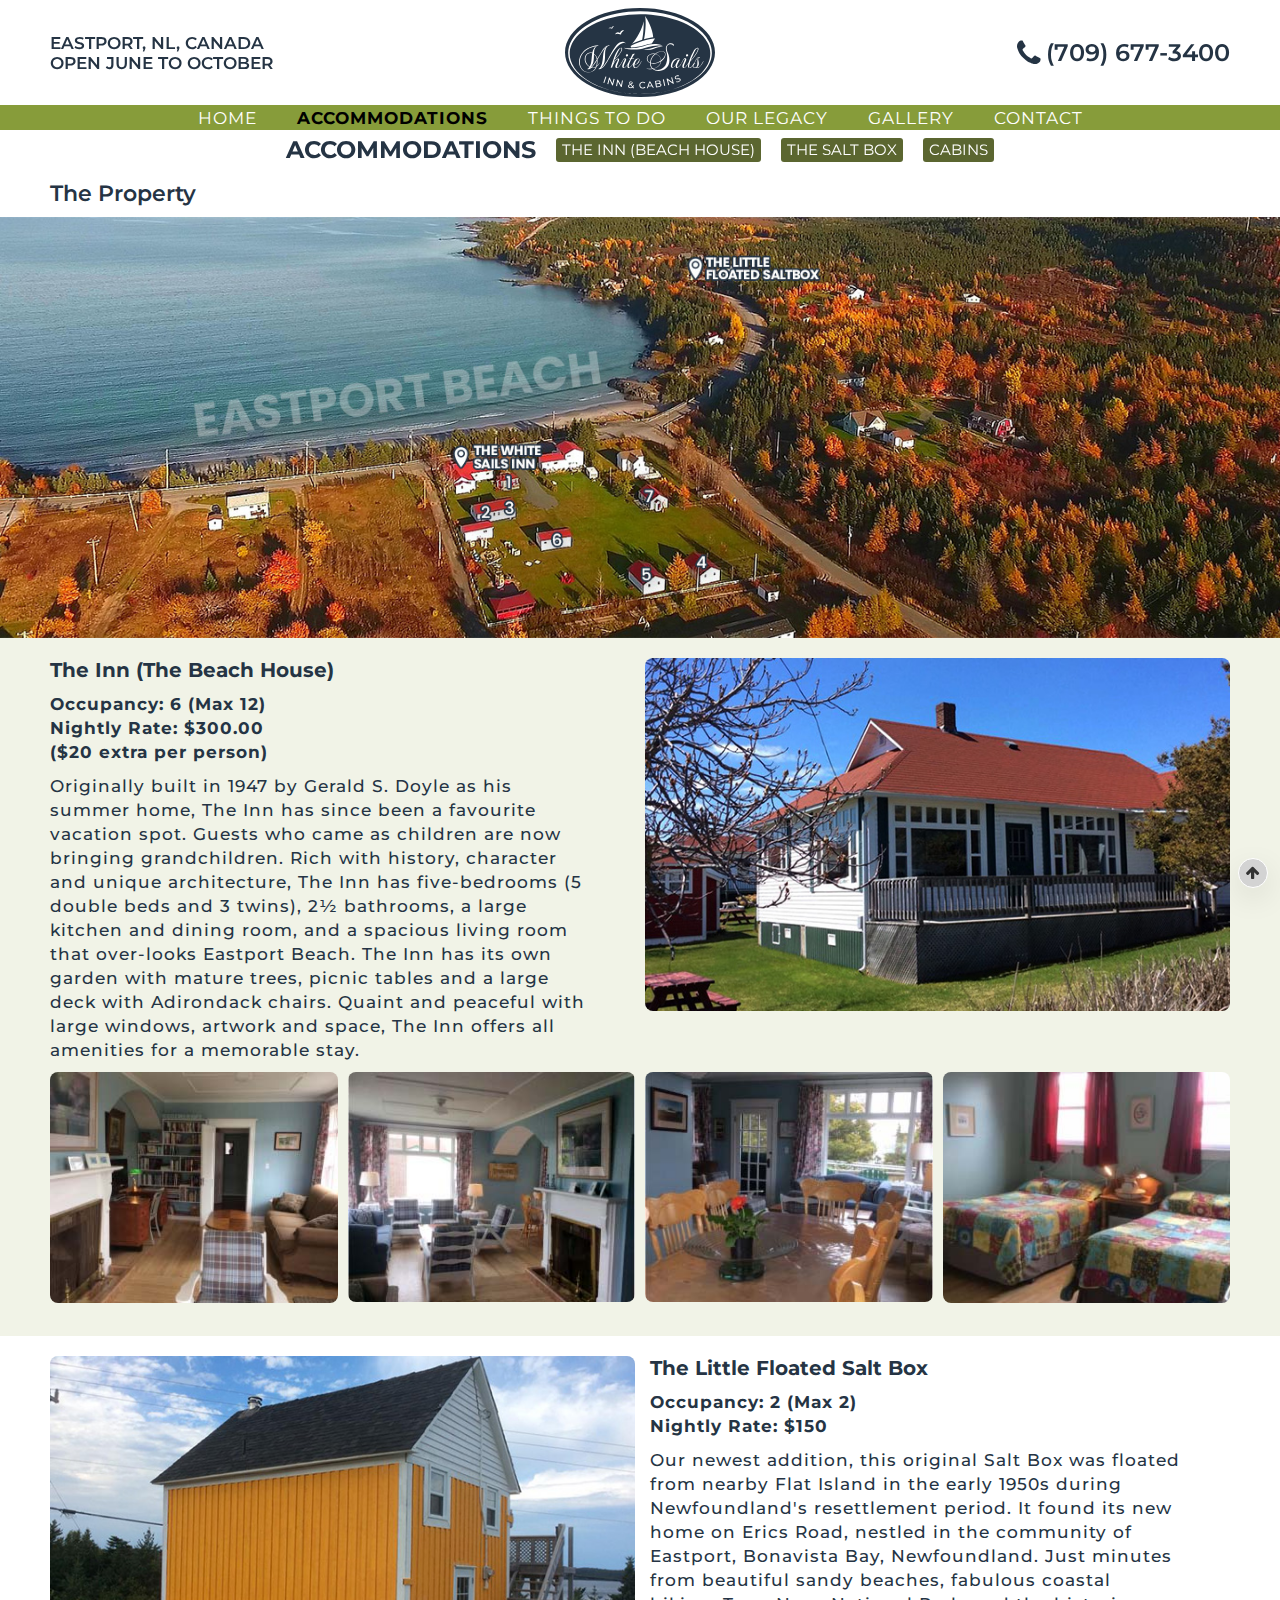
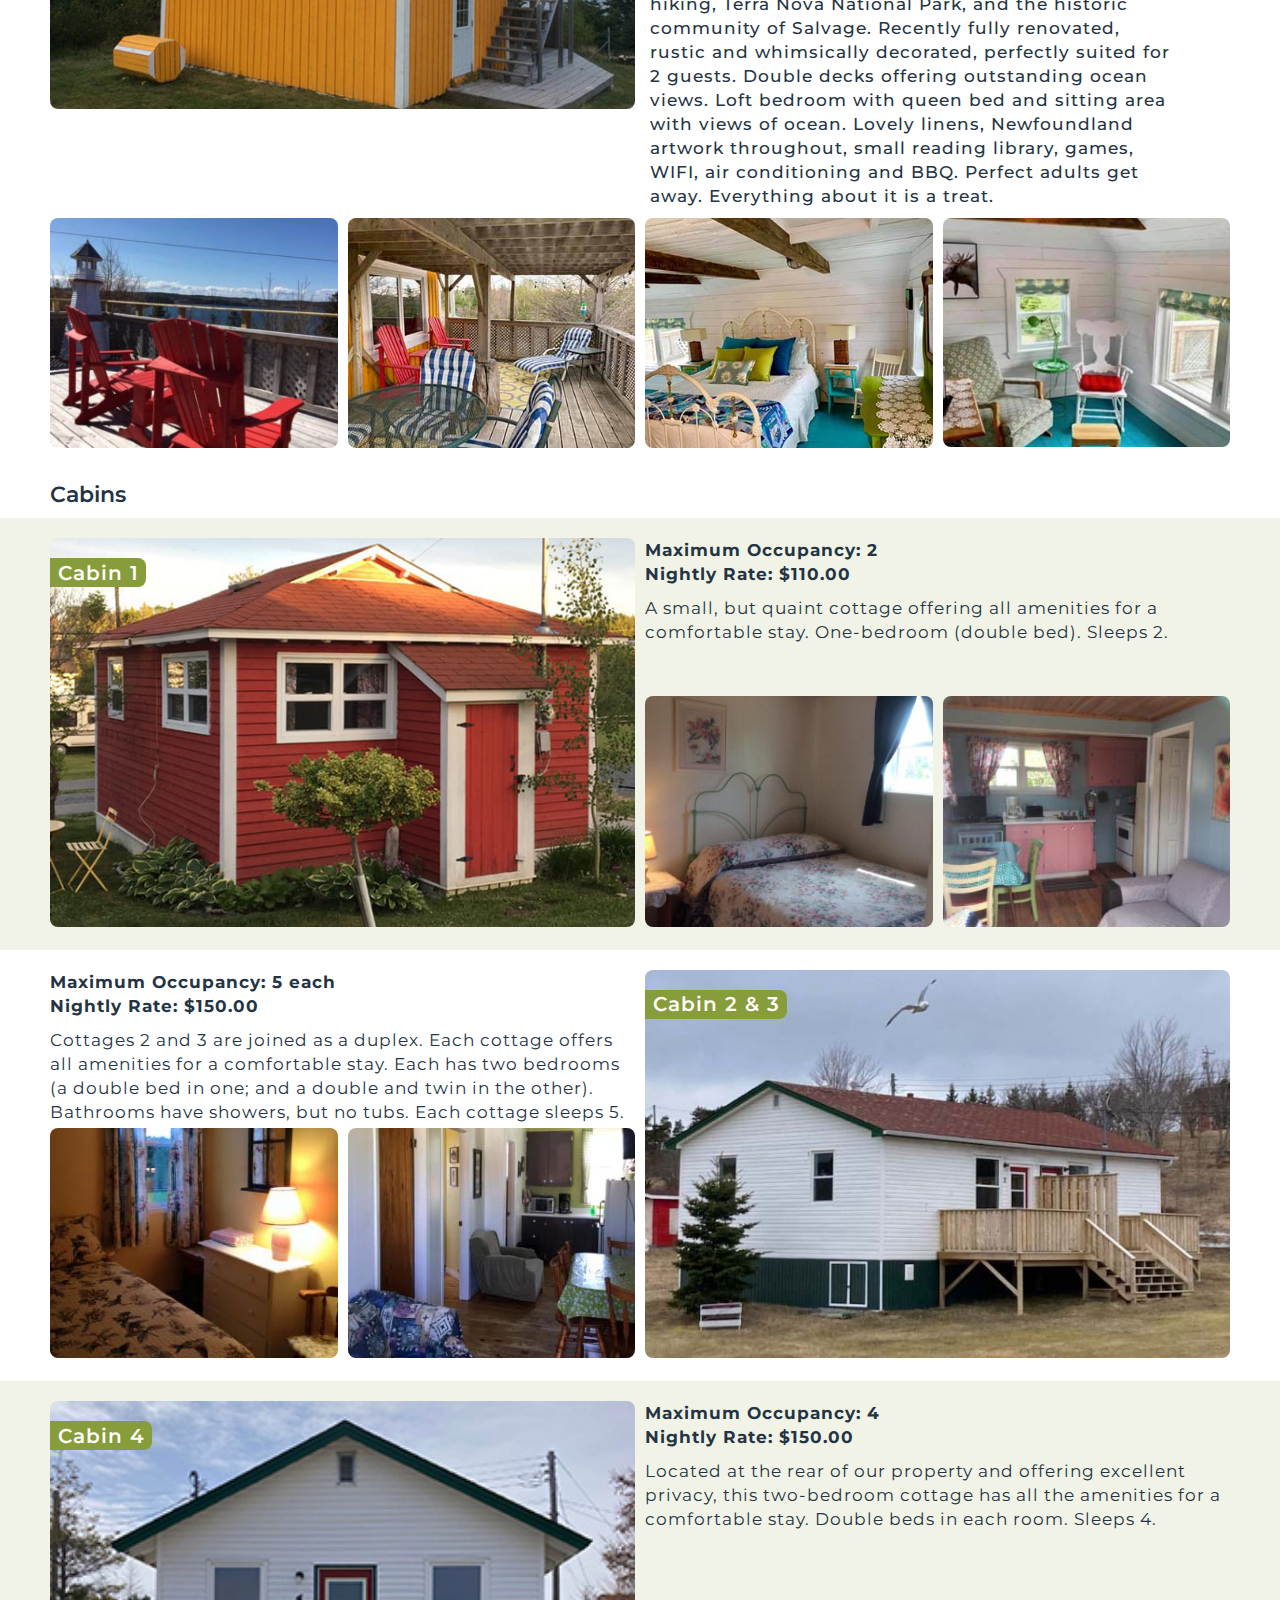
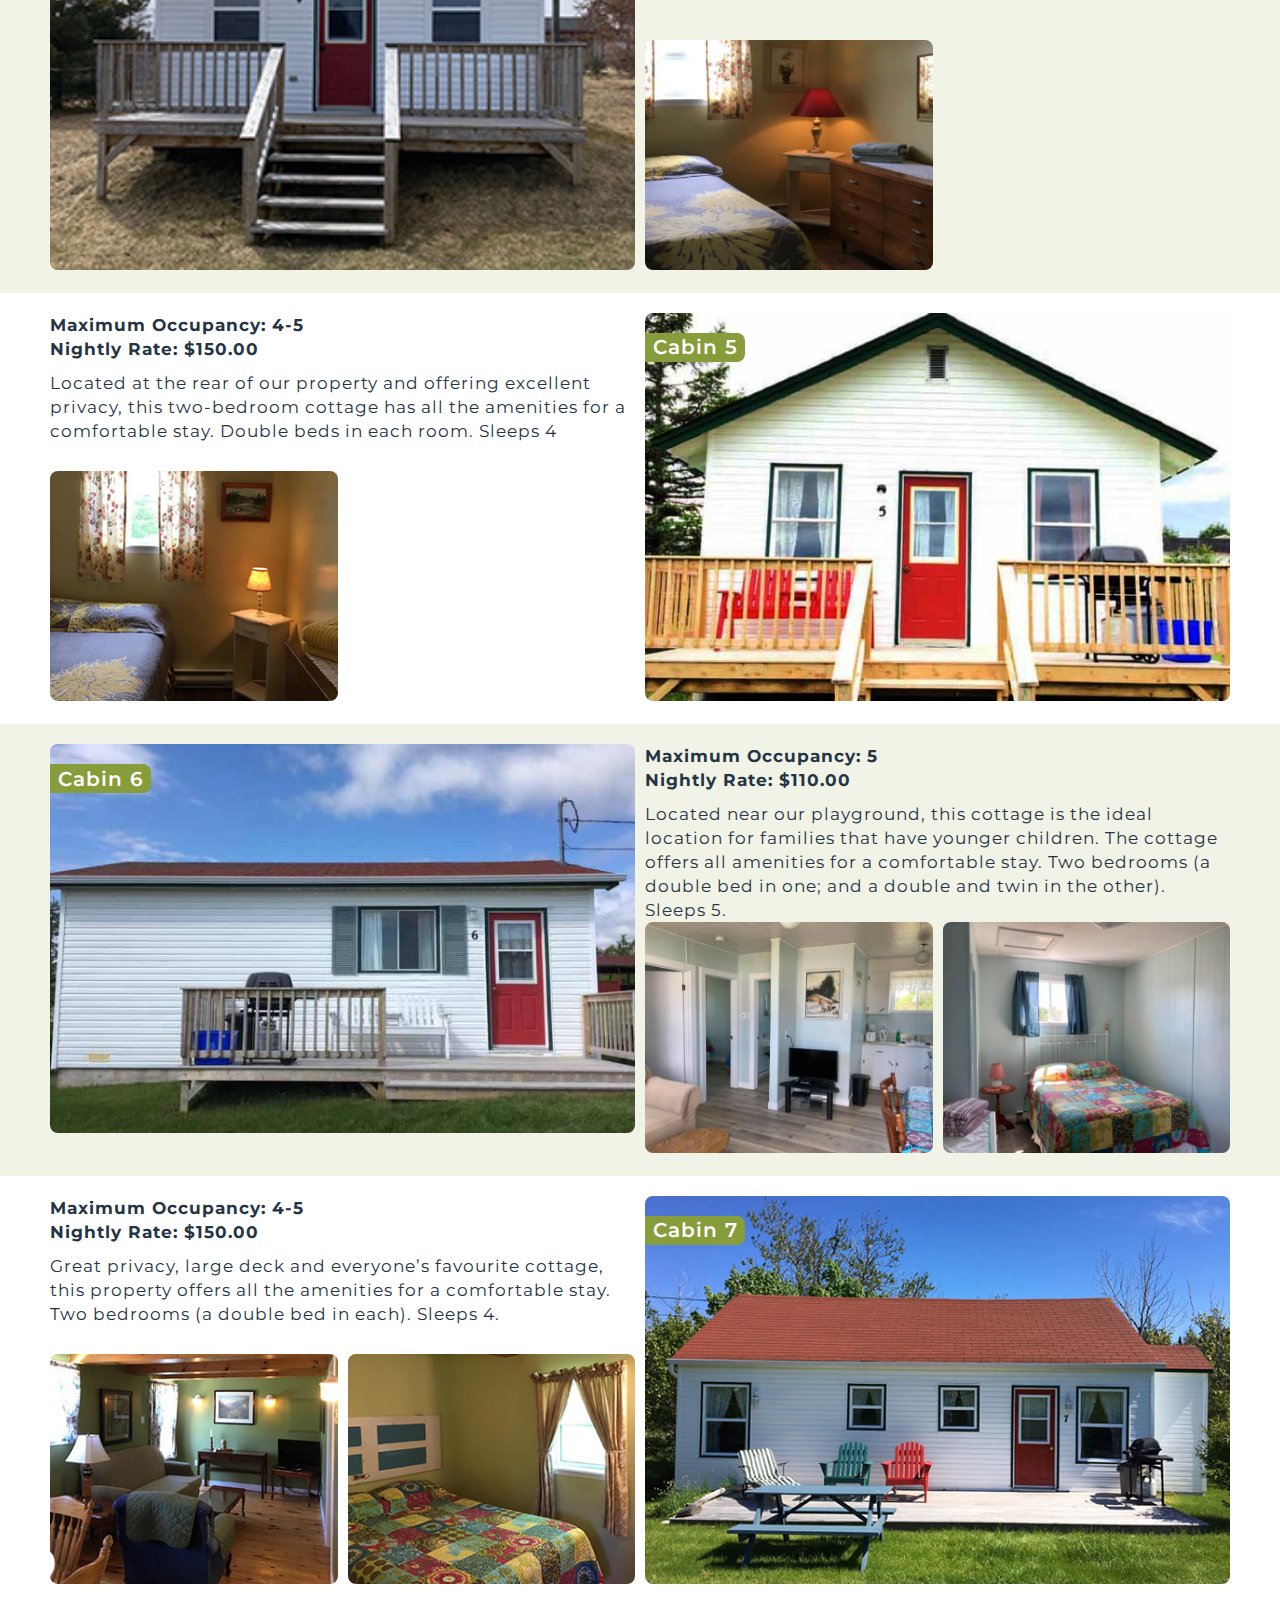
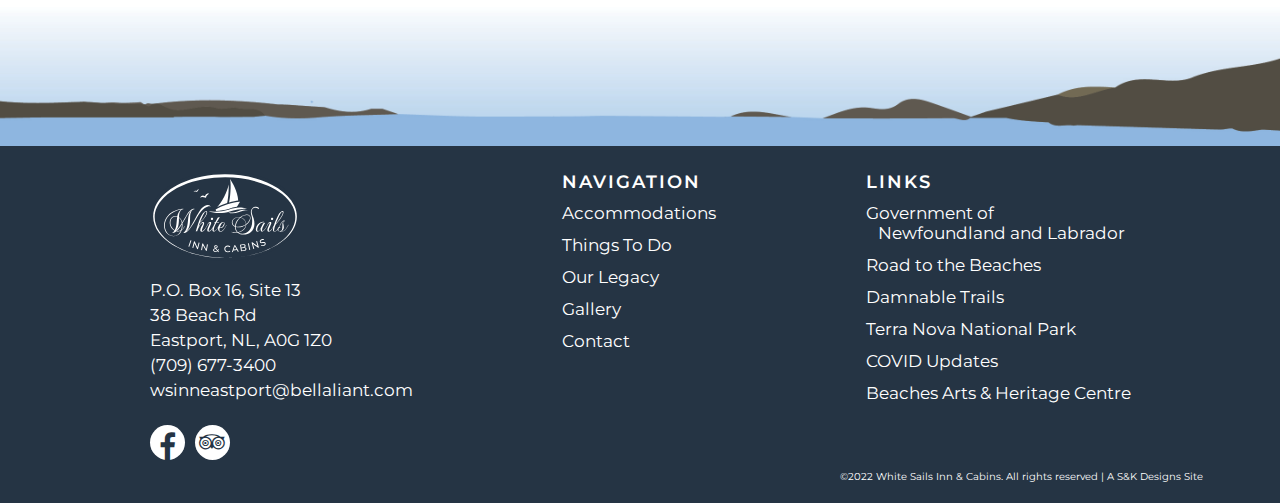
==== commit 7f7d3c27: "final revision update" ====
--- a/accommodations.html
+++ b/accommodations.html
@@ -4,6 +4,7 @@
     <meta charset="UTF-8">
     <meta http-equiv="X-UA-Compatible" content="IE=edge">
     <meta name="viewport" content="width=device-width, initial-scale=1.0">
+    <meta name="description" content="Stay at the White Sails historic Inn or Salt Box or enjoy 1 of 7 cabins designed to be your home away from home, all amenities included."/>
     <title>White Sails Inn - Accommodations</title>
     <link rel="stylesheet" href="https://cdnjs.cloudflare.com/ajax/libs/font-awesome/4.7.0/css/font-awesome.min.css" integrity="sha512-SfTiTlX6kk+qitfevl/7LibUOeJWlt9rbyDn92a1DqWOw9vWG2MFoays0sgObmWazO5BQPiFucnnEAjpAB+/Sw==" crossorigin="anonymous" referrerpolicy="no-referrer" />
     <link rel="stylesheet" href="style.css">
@@ -21,7 +22,7 @@
                     </div>
                 </div>
                 <div class="nav-top-item nav-logo">
-                    <a href="index.html"><img class="logo" src="img/ws-logo-original.png" alt="White Sails Inn & Cabins logo"></a>
+                    <a href="index.html"><img class="logo" src="img/ws-logo-original.svg" alt="White Sails Inn & Cabins logo"></a>
                 </div>
                 <div class="nav-top-item nav-top-right">
                     <i class="fa fa-phone" aria-hidden="true"></i>
@@ -57,7 +58,6 @@
     <div class="accommodation-top" id="accommodation">
         <h2>The Property</h2>
         <img src="img/accommodations-hero.jpg" alt="White Sails property aerial view">
-        <!-- <p class="caption">The White Sails Inn and Cabins is currently undergoing renovations to several of the cottages. Therefore, updated “interior” photos will be added to the website at a later date.</p> -->
     </div>
     <!-- Accommodation Top Ends Here -->
 
@@ -299,7 +299,7 @@
         <div id="footer-wrapper">
             <div class="footer-col">
                 <ul>
-                    <li class="footer-logo"><img src="img/ws-logo-original.png" alt="White Sails Inn & Cabins logo"></li>
+                    <li class="footer-logo"><img src="img/ws-logo-original.svg" alt="White Sails Inn & Cabins logo"></li>
                     <li>P.O. Box 16, Site 13</li>
                     <li>38 Beach Rd</li>
                     <li>Eastport, NL, A0G 1Z0</li>
--- a/style.css
+++ b/style.css
@@ -204,18 +204,10 @@
 }
 /* Header and Navbar Styles End Here */
 
-
-
-
-
-
 /* Homepage Styles Start Here */
 #hero {
     width: 100%;
     border-bottom: 2px solid var(--clr-white);
-    /* padding-top: 12rem; */
-    /* min-height: 100vh; */
-    /* max-width: 100vw; */
 }
 #hero img {
     width: 100%;
@@ -231,6 +223,7 @@
 }
 #home-title h1 {
     font-size: var(--fs-h1);
+    font-weight: 600;
     text-transform: uppercase;
     color: var(--clr-white);
     letter-spacing: 1px;
@@ -253,7 +246,6 @@
     position: relative;
     display: flex;
     width: calc(100% - 1rem);
-    /* height: 375px; */
     border-radius: 8px;
     overflow: hidden;
     margin: 0 .5rem;
@@ -267,14 +259,12 @@
 .category-item-half img {
     width: 100%;
     height: 100%;
-    /* height: 375px; */
     border-radius: 8px;
 }
 .category-item-quad {
     position: relative;
     display: flex;
     width: calc(25% - 1rem);
-    /* height: 300px; */
     border-radius: 8px;
     overflow: hidden; 
     margin: 0 .5rem;
@@ -282,7 +272,6 @@
 .category-item-quad img {
     width: 100%;
     height: 100%;
-    /* height: 300px; */
     border-radius: 8px;
 }
 .category-item-banner-top {
@@ -315,9 +304,6 @@
     width: 100%;
     justify-content: center;
 }
-/* .category-items#vid img {
-    width: calc(100% - 1rem);
-} */
 .category-item-half a,
 .category-item-quad a {
     width: 100%;
@@ -330,21 +316,26 @@
     transition: 0.2s ease;
     overflow: hidden;
 }
-/* .category-items#vid {
-    position: relative;
-    width: 100%;
-}
-.category-items#vid iframe {
-    height: 420px;
-    width: 100%;
-} */
-/* Homepage Styles Ends Here */
-
-
-
-
-
-
+.category-items#vid {
+    position: relative;
+    padding-bottom: 56.25%;
+    height: 0;
+    border-radius: 8px;
+    overflow: hidden;
+    width: calc(100% - 1rem);
+    margin-left: .5rem;
+}
+.category-items#vid iframe,
+.category-items#vid object,
+.category-items#vid embed {
+    border: 0;
+    position: absolute;
+    top: 0;
+    left: 0;
+    width: 100%;
+    height: 100%;
+}
+/* Homepage Styles End Here */
 
 /* Mountain Main Styles Start Here */
 #mountain-main {
@@ -353,15 +344,8 @@
 }
 #mountain-main img {
     width: 100%;
-    /* max-width: 100vw; */
-    /* height: 156px; */
 }
 /* Mountain Main Styles End Here */
-
-
-
-
-
 
 /* Accommodation Styles Start Here */
 #accommodation {
@@ -447,7 +431,6 @@
 }
 .accommodation-image img {
     width: 100%;
-    /* height: 100%; */
     border-radius: 8px;
 }
 .accommodation-images {
@@ -474,7 +457,6 @@
 }
 .cabin-image img {
     width: 100%;
-    /* height: 100%; */
     border-radius: 8px;
 }
 .cabin-main h2 {
@@ -490,7 +472,6 @@
     display: flex;
     flex-direction: column;
     justify-content: space-between;
-    /* margin-left: 1rem; */
     width: 50%;
 }
 .cabin-details {
@@ -542,11 +523,6 @@
 }
 /* Accommodation Styles End Here */
 
-
-
-
-
-
 /* Activities - Things To Do - Styles Start Here */
 .activities {
     position: relative;
@@ -628,7 +604,6 @@
 }
 .activity-image img {
     width: 100%;
-    /* height: 100%; */
     border-radius: 8px;
 }
 .apr {
@@ -655,7 +630,6 @@
 #damnable-link {
     margin-top: .5rem;
 }
-/* check below later */
 #old-school {
     position: relative;
     display: flex;
@@ -678,7 +652,6 @@
     justify-content: center;
     align-items: center;
     width: 100%;
-    /* max-width: 50vw; */
     padding-right: 1rem;
     font-size: var(--fs-p);
     font-weight: 500;
@@ -709,12 +682,6 @@
     margin-top: 1rem;
 }
 .salvage-image-item {
-    /* width: calc(100% - .4rem); */
-    /* position: relative;
-    width: 25%;
-    margin: 0 .5rem; */
-    /* padding: 1rem .5rem; */
-
     position: relative;
     width: 25%;
     padding: 1rem .5rem;
@@ -723,12 +690,6 @@
     width: 100%;
     border-radius: 8px;
 }
-/* .salvage-image-item:nth-child(1) {
-    padding-left: 1rem .5rem 1rem 0;
-}
-.salvage-image-item:nth-child(4) {
-    padding-right: 1rem 0 1rem .5rem;
-} */
 .salvage-image-item:nth-child(1) {
     padding-left: 0;
 }
@@ -769,9 +730,7 @@
     position: relative;
     display: flex;
     justify-content: center;
-    /* align-items: flex-start; */
-    width: 100%;
-    /* height: 100%; */
+    width: 100%;
 }
 #day-trip-list-right {
     flex-direction: column;
@@ -878,11 +837,6 @@
 }
 /* Activities - Things To Do - Styles End Here */
 
-
-
-
-
-
 /* Our Legacy Styles Start Here */
 #legacy-top {
     padding-top: 18rem;
@@ -914,9 +868,6 @@
     width: 100%;
 }
 .legacy-box h3 {
-    /* position: relative;
-    display: flex;
-    align-items: flex-start; */
     width: 100%;
     margin-bottom: 1rem;
     padding-top: 1.5rem;
@@ -940,7 +891,6 @@
     width: 50%;
     display: flex;
     flex-direction: column;
-    /* justify-content: center; */
 }
 .legacy-info p,
 .legacy-images p,
@@ -954,7 +904,6 @@
 }
 .legacy-info img {
     width: 100%;
-    /* height: 100%; */
     border-radius: 8px;
     margin-bottom: .4rem;
 }
@@ -967,11 +916,6 @@
     justify-content: space-between;
 }
 .legacy-images-box {
-    /* position: relative;
-    display: flex;
-    justify-content: space-between;
-    width: 100%; */
-
     position: relative;
     display: flex;
     flex-wrap: wrap;
@@ -983,15 +927,11 @@
     border-radius: 8px;
     padding-right: 1rem;
 }
-/* .legacy-image-item:nth-child(1) {
-    padding-right: 1rem;
-} */
 .legacy-image-item img {
     width: 100%;
     border-radius: 8px;
 }
 #legacy-link {
-    /* padding-top: .5rem; */
     font-size: 15px;
     font-weight: 500;
     letter-spacing: 1px;
@@ -1040,11 +980,6 @@
     color: var(--clr-blue);
 }
 /* Our Legacy Styles End Here */
-
-
-
-
-
 
 /* Gallery Styles Start Here */
 #gallery {
@@ -1095,13 +1030,9 @@
     border-radius: 8px;
 }
 .lg-sub-html {
-    padding-bottom: 6rem;
+    padding-bottom: 3rem;
 }
 /* Gallery Styles End Here */
-
-
-
-
 
 /* Contact Styles Start Here */
 #hero-contact-image {
@@ -1190,11 +1121,6 @@
 }
 /* Contact Styles End Here */
 
-
-
-
-
-
 /* Footer Styles Start Here */
 #footer {
     position: relative;
@@ -1225,7 +1151,6 @@
     display: flex;
     flex-wrap: wrap;
     flex-direction: column;
-    /* width: 30vw; */
     height: auto;
 }
 .footer-line {
@@ -1299,22 +1224,11 @@
 }
 /* Footer Styles End Here */
 
-
-
-
-
-
 /* Responsive Styles Start Here */
-@media screen and (max-width: 1199px) {
-    
-}
-
-
-
-
 @media screen and (max-width: 991px) {
     .navbar ul li {
         margin: 0 1.25rem;
+        font-size: 14px;
     }
     .category-item-banner-top {
         font-size: 16px;
@@ -1369,9 +1283,6 @@
         font-size: 16px;
     }
 }
-
-
-
 
 @media screen and (max-width: 768px) {
     /* responsive toggle menu */
@@ -1386,7 +1297,6 @@
         height: 25px;
         cursor: pointer;
         background: url(img/menu.png);
-        /* filter: invert(1); */
         background-size: 30px;
         background-position: center;
         background-repeat: no-repeat;
@@ -1396,7 +1306,6 @@
         right: 5rem;
         top: 2.5rem;
         background: url(img/close.png);
-        /* filter: invert(1); */
         background-size: 20px;
         background-position: center;
         background-repeat: no-repeat;
@@ -1429,10 +1338,7 @@
         color: var(--clr-black);
         transition: 0.2s ease;
     }
-
-
-
-
+    
     /* responsive header and navbar */
     .nav-top {
         background-color: var(--clr-grass);
@@ -1468,10 +1374,6 @@
         font-size: 12px;
     }
 
-
-
-
-
     /* responsive home */
     #hero {
         padding-top: 7rem;
@@ -1499,17 +1401,21 @@
     }
     .category-item-banner-top {
         font-size: var(--fs-h6);
-        /* top: 0; */
+    }
+    .category-items#vid {
+        margin-left: 0;
+        width: 100%;
+        margin-top: -1rem;
     }
     
-
-
-
-
-
     /* responsive accommodations */
     #accommodation {
         padding-top: 14rem;
+    }
+    .accommodation-top h2 {
+        text-align: center;
+        width: 100%;
+        padding-left: 0;
     }
     .accommodation-info.ti {
         flex-direction: column-reverse;
@@ -1552,6 +1458,10 @@
         padding-right: 0;
         padding-left: .5rem;
     }
+    .cabin-main h2 {
+        text-align: center;
+        padding-left: 0;
+    }
     .cabin-details {
         align-items: flex-start;
         width: 100%;
@@ -1578,12 +1488,17 @@
         padding-right: 0;
     }
 
-
-
-
     /* responsive activities */
     #activities-top {
         padding-top: 14rem;
+    }
+    .activities-top-maps h2,
+    .activity-wrapper h3,
+    #trails h2 {
+        text-align: center;
+    }
+    #trails h2 {
+        padding-left: 0;
     }
     .activity-wrapper-inner.fw {
         flex-direction: column;
@@ -1635,7 +1550,6 @@
         padding-left: .5rem;
     }
     .day-trip-list {
-        
         flex-direction: column;
     }
     #day-trip-list-left {
@@ -1644,9 +1558,6 @@
     .day-trip-info-wrapper {
         flex-direction: column;
     }
-
-
-
 
     /* responsive legacy */
     #legacy-top {
@@ -1678,7 +1589,6 @@
     .legacy-images {
         margin-left: 0;
     }
-
     .legacy-floated-text i {
         display: none;
     }
@@ -1703,12 +1613,8 @@
         padding-left: 0;
     }
     #legacy-caption {
-        /* width: 100%; */
         text-align: center;
     }
-
-
-
 
     /* responsive contact */
     #hero-contact-image {
@@ -1729,9 +1635,6 @@
     #contact-image {
         margin-top: 2rem;
     }
-
-
-
 
     /* responsive footer */
     #footer-wrapper {
@@ -1744,17 +1647,13 @@
     }
     .footer-line {
         display: block;
-        /* width: 250px;
-        text-align: center; */
     }
     .footer-icons {
         justify-content: center;
-        margin-bottom: 1.5rem;
-        
+        margin-bottom: 1.5rem;        
     }
     .footer-col i {
         margin: .5rem .5rem 0 .5rem;
-        /* margin-right: 0; */
     }
     .footer-col ul li,
     .footer-col ul a {
@@ -1768,19 +1667,7 @@
     }
 }
 
-
-
-
-
 @media screen and (max-width: 599px) {
-    /* #hero {
-        background-image: url(img/home-hero-600.jpg);
-        background-position: center center;
-        background-repeat: no-repeat;
-        background-size: contain;
-        width: 100%;
-        height: 100%;
-    } */
     .nav-lower a {
         font-size: 10px;
         margin: 0 .2rem;
@@ -1789,6 +1676,7 @@
         font-size: 14px;
     }
 }
+
 @media screen and (max-width: 480px) {
     .toggle,
     .toggle.active {
@@ -1800,23 +1688,22 @@
     .nav-top-item.nav-logo {
         margin-right: 1rem;
     }
+    .logo {
+        width: 90px;
+    }
     .nav-top-text {
-        font-size: 10px;
+        font-size: 9px;
     }
     .nav-lower-links a {
         margin-top: .4rem;
     }
     .category-item-banner-top {
         letter-spacing: normal;
-        font-size: 12px;
+        font-size: 10px;
         padding: 0.25rem .5rem;
     }
     .category-item-banner-bottom {
         display: none;
     }
 }
-@media screen and (max-width: 320) {
-
-}
-/* 320 480 600 768 900 1024 1200 */
 /* Responsive Styles End Here */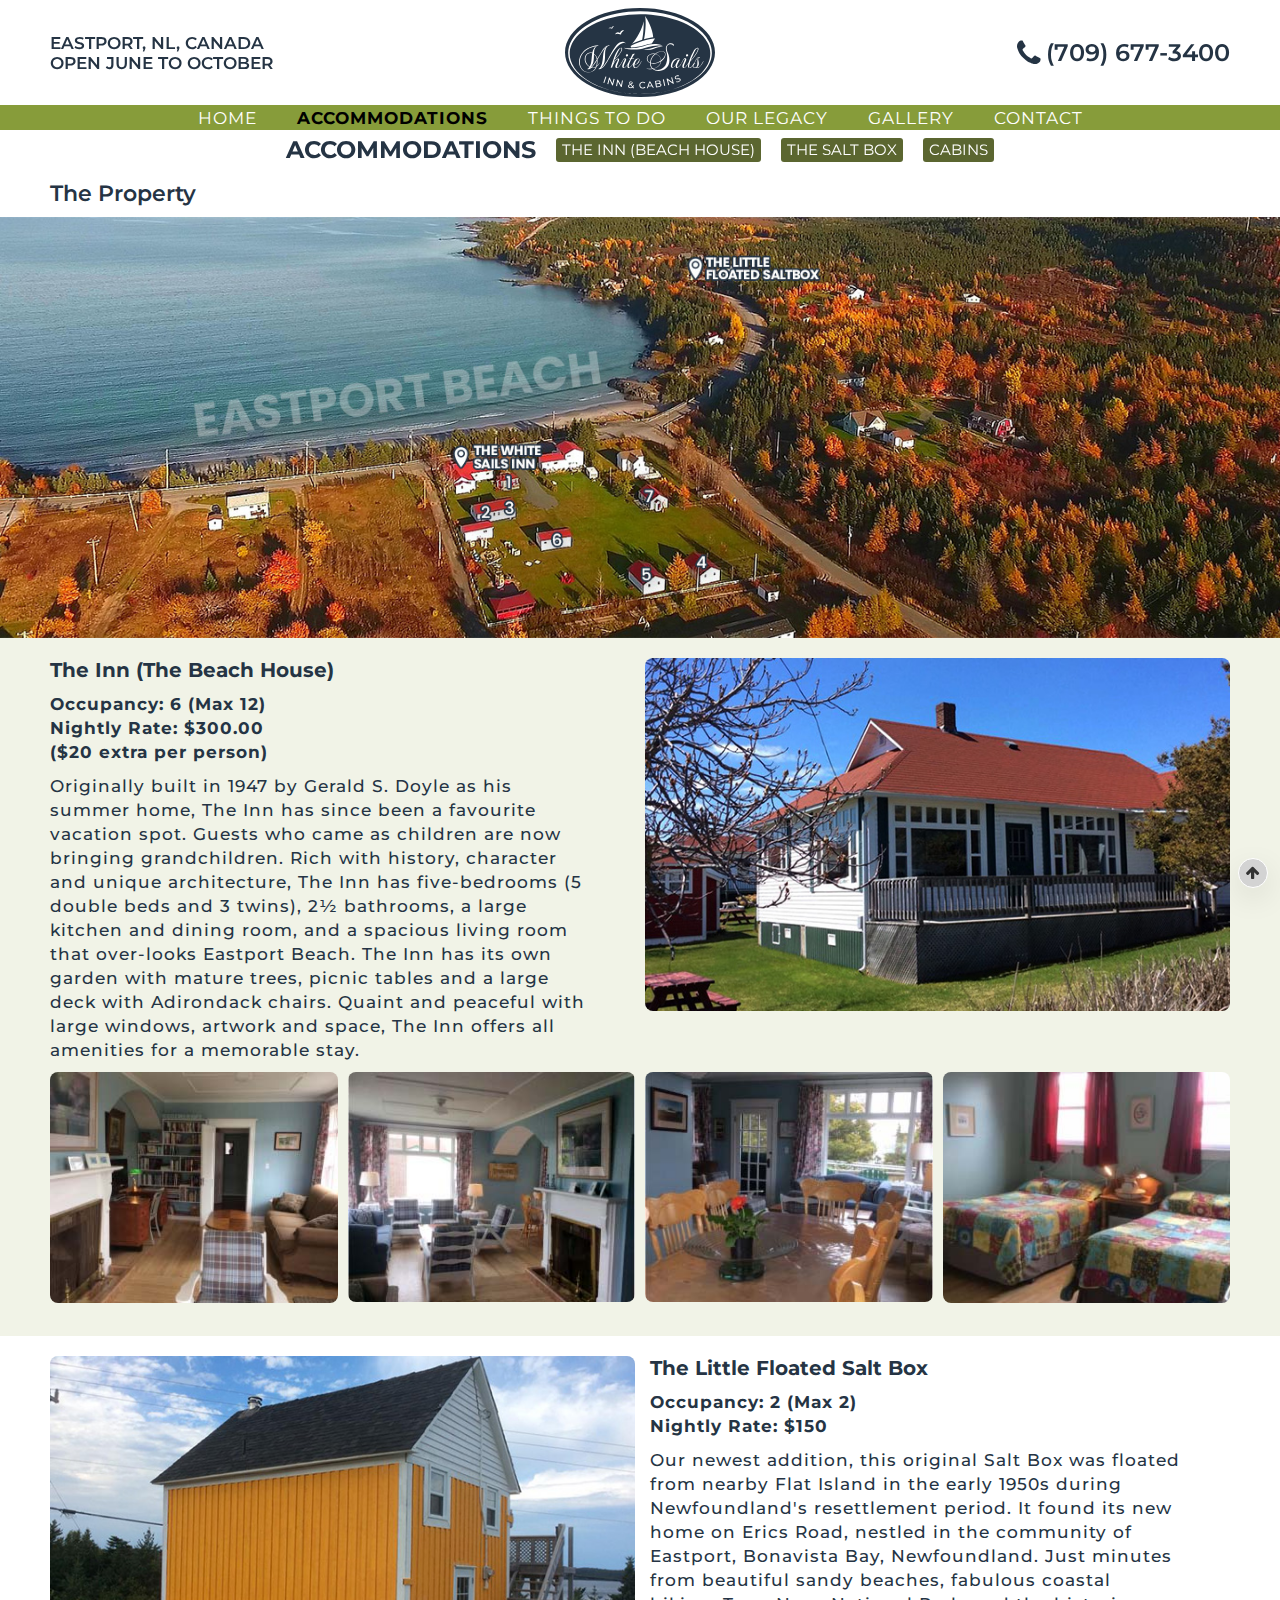
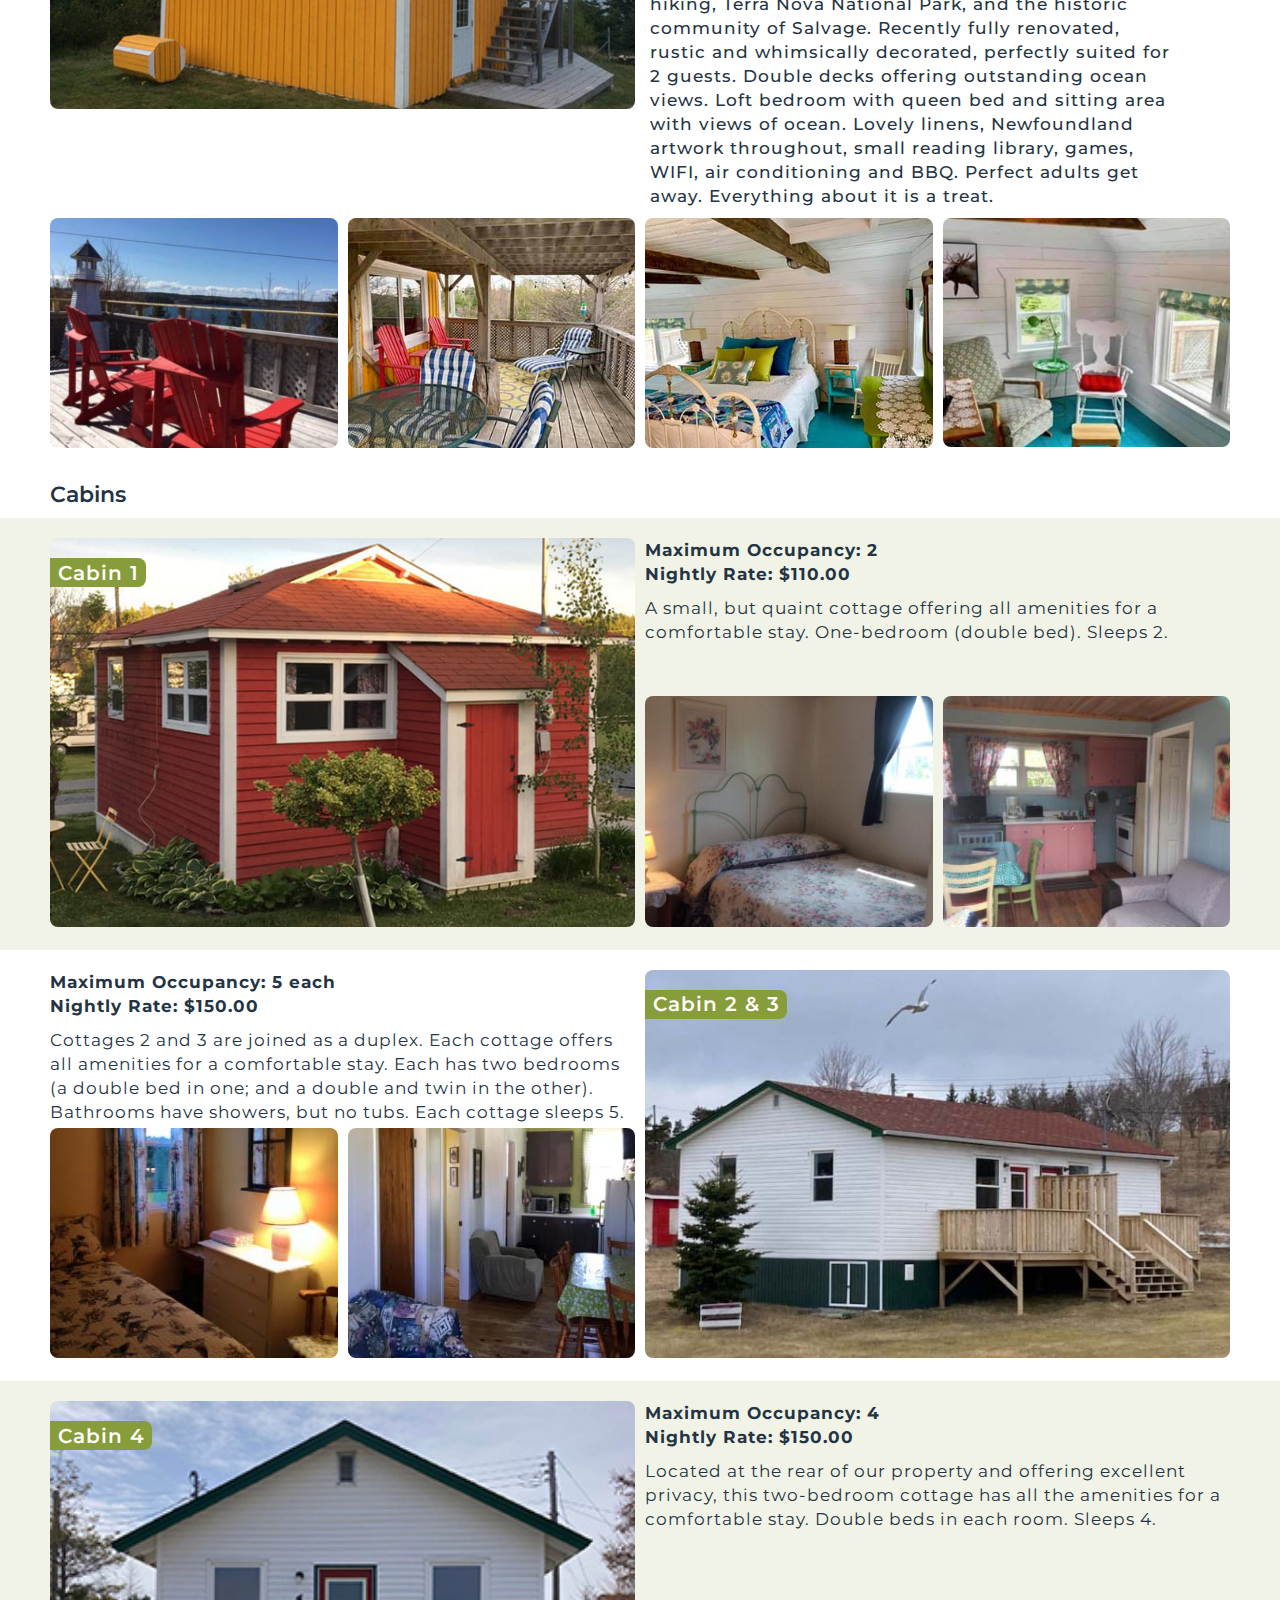
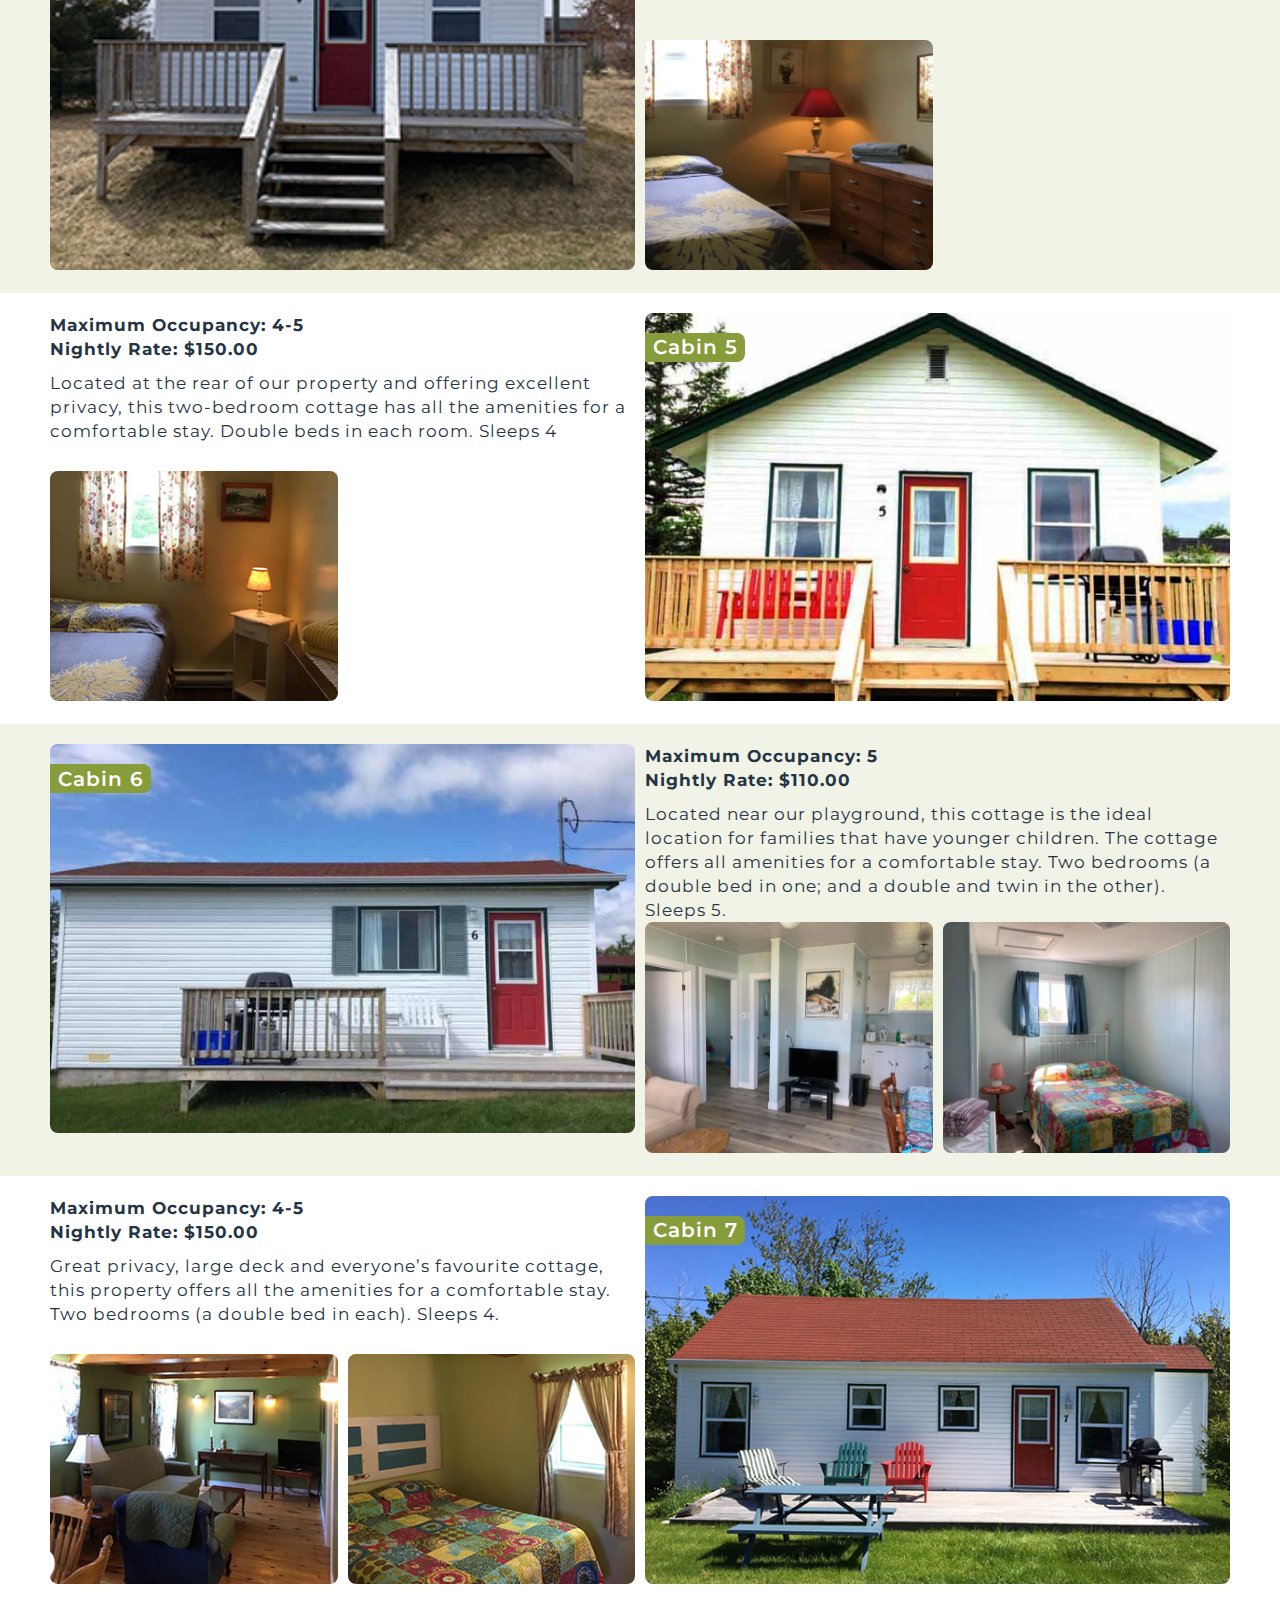
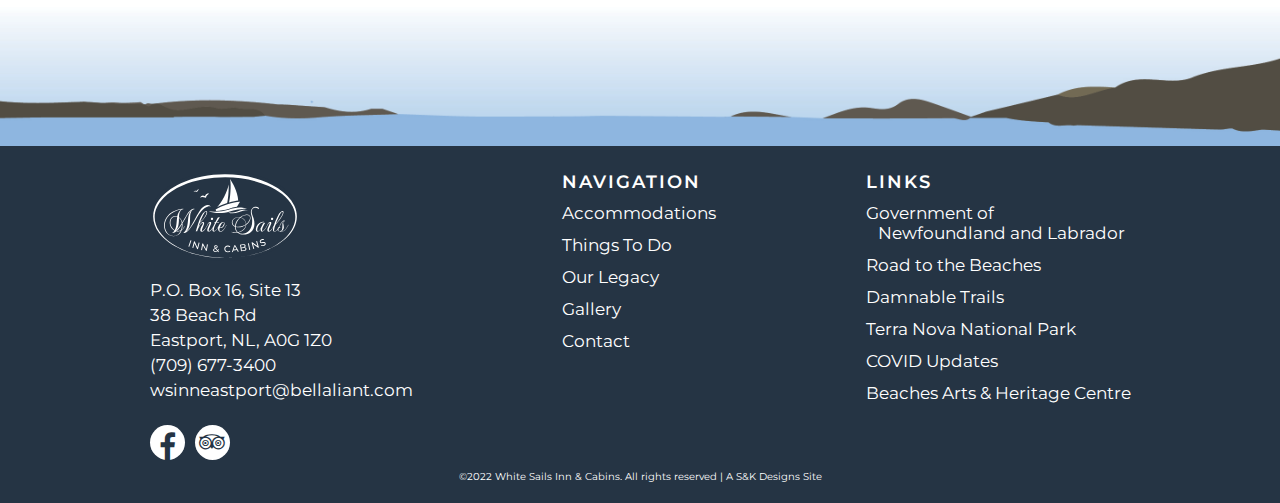
==== commit 6034be78: "mobile hero and call function added" ====
--- a/accommodations.html
+++ b/accommodations.html
@@ -38,6 +38,7 @@
                     <li><a href="legacy.html" onclick="toggleMenu();">Our Legacy</a></li>
                     <li><a href="gallery.html" onclick="toggleMenu();">Gallery</a></li>
                     <li><a href="contact.html" onclick="toggleMenu();">Contact</a></li>
+                    <li id="call"><a href="tel:677-3400" onclick="toggleMenu();"><i class="fa fa-phone" aria-hidden="true"></i> (709) 677-3400</a></li>
                 </ul>
             </div>
             <div class="nav-lower">
--- a/style.css
+++ b/style.css
@@ -171,6 +171,10 @@
     text-align: center;
     z-index: 5;
 }
+#call {
+     display: none;
+     border-radius: 8px;
+}
 .nav-lower {
     position: relative;
     display: flex;
@@ -206,12 +210,18 @@
 
 /* Homepage Styles Start Here */
 #hero {
-    width: 100%;
+    position: relative;
+    background-image: url(img/home-hero-2.jpg);
+    background-position: center;
+    background-repeat: no-repeat;
+    background-size: cover;
+    width: 100%;
+    min-height: 100vh; 
     border-bottom: 2px solid var(--clr-white);
 }
-#hero img {
-    width: 100%;
-}
+/* #hero img {
+    width: 100%;
+} */
 #categories-main {
     position: relative;
     display: flex;
@@ -1218,9 +1228,8 @@
     position: relative;
     display: flex;
     width: 100%;
-    justify-content: flex-end;
+    justify-content: center;
     padding: 1rem 0;
-    margin-right: 15.5rem;
 }
 /* Footer Styles End Here */
 
@@ -1338,6 +1347,11 @@
         color: var(--clr-black);
         transition: 0.2s ease;
     }
+    #call {
+        display: block;
+        border: 1px solid var(--clr-white);
+        margin-top: 1rem;
+    }
     
     /* responsive header and navbar */
     .nav-top {
@@ -1377,6 +1391,7 @@
     /* responsive home */
     #hero {
         padding-top: 7rem;
+        width: 100%;
     }
     #home-title h1 {
         font-size: var(--fs-h3);
@@ -1660,14 +1675,14 @@
         font-size: 14px;
     }
     .footer-copyright {
-        justify-content: center;
-        padding: 0;
         margin-top: 2rem;
-        margin-right: 0;
     }
 }
 
 @media screen and (max-width: 599px) {
+    #hero {
+        background-image: url(img/home-hero-mobile.jpg);
+    }
     .nav-lower a {
         font-size: 10px;
         margin: 0 .2rem;
@@ -1705,5 +1720,8 @@
     .category-item-banner-bottom {
         display: none;
     }
+    .footer-copyright {
+        padding: 1rem 3rem;
+    }
 }
 /* Responsive Styles End Here */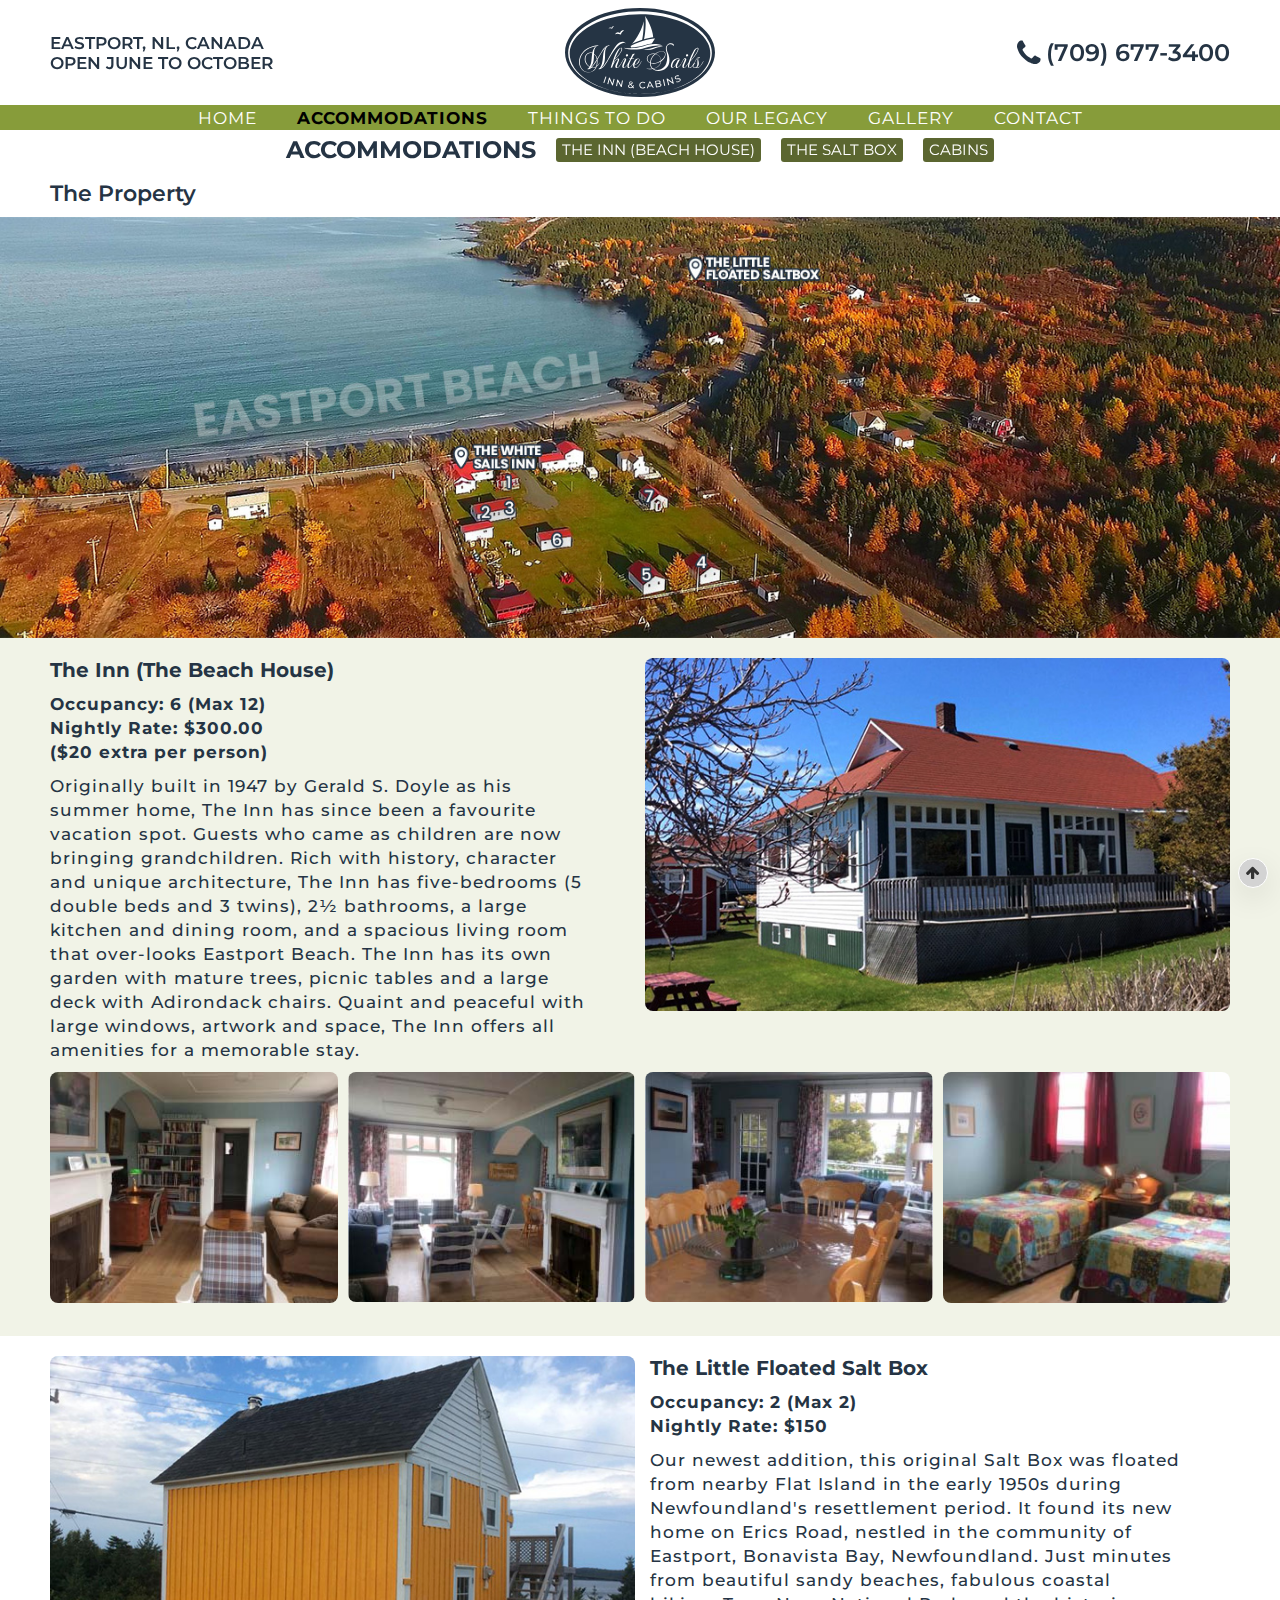
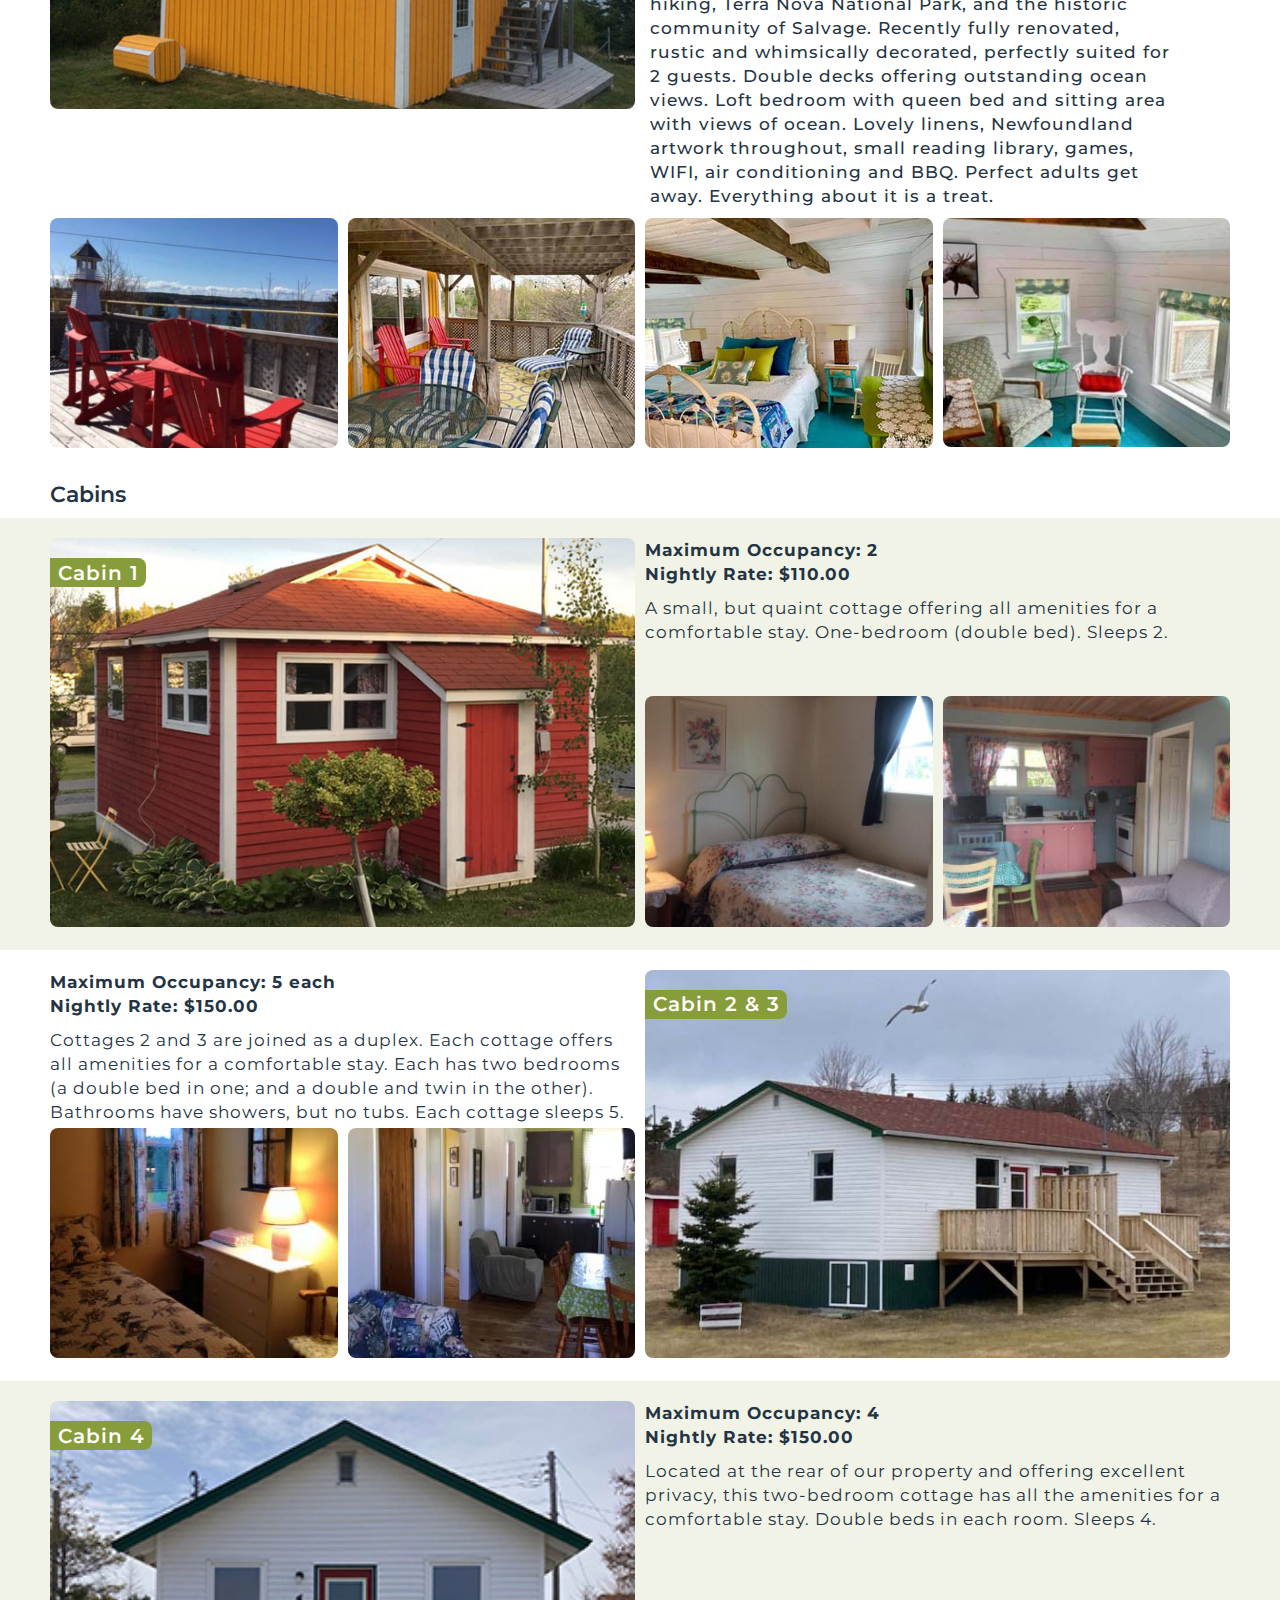
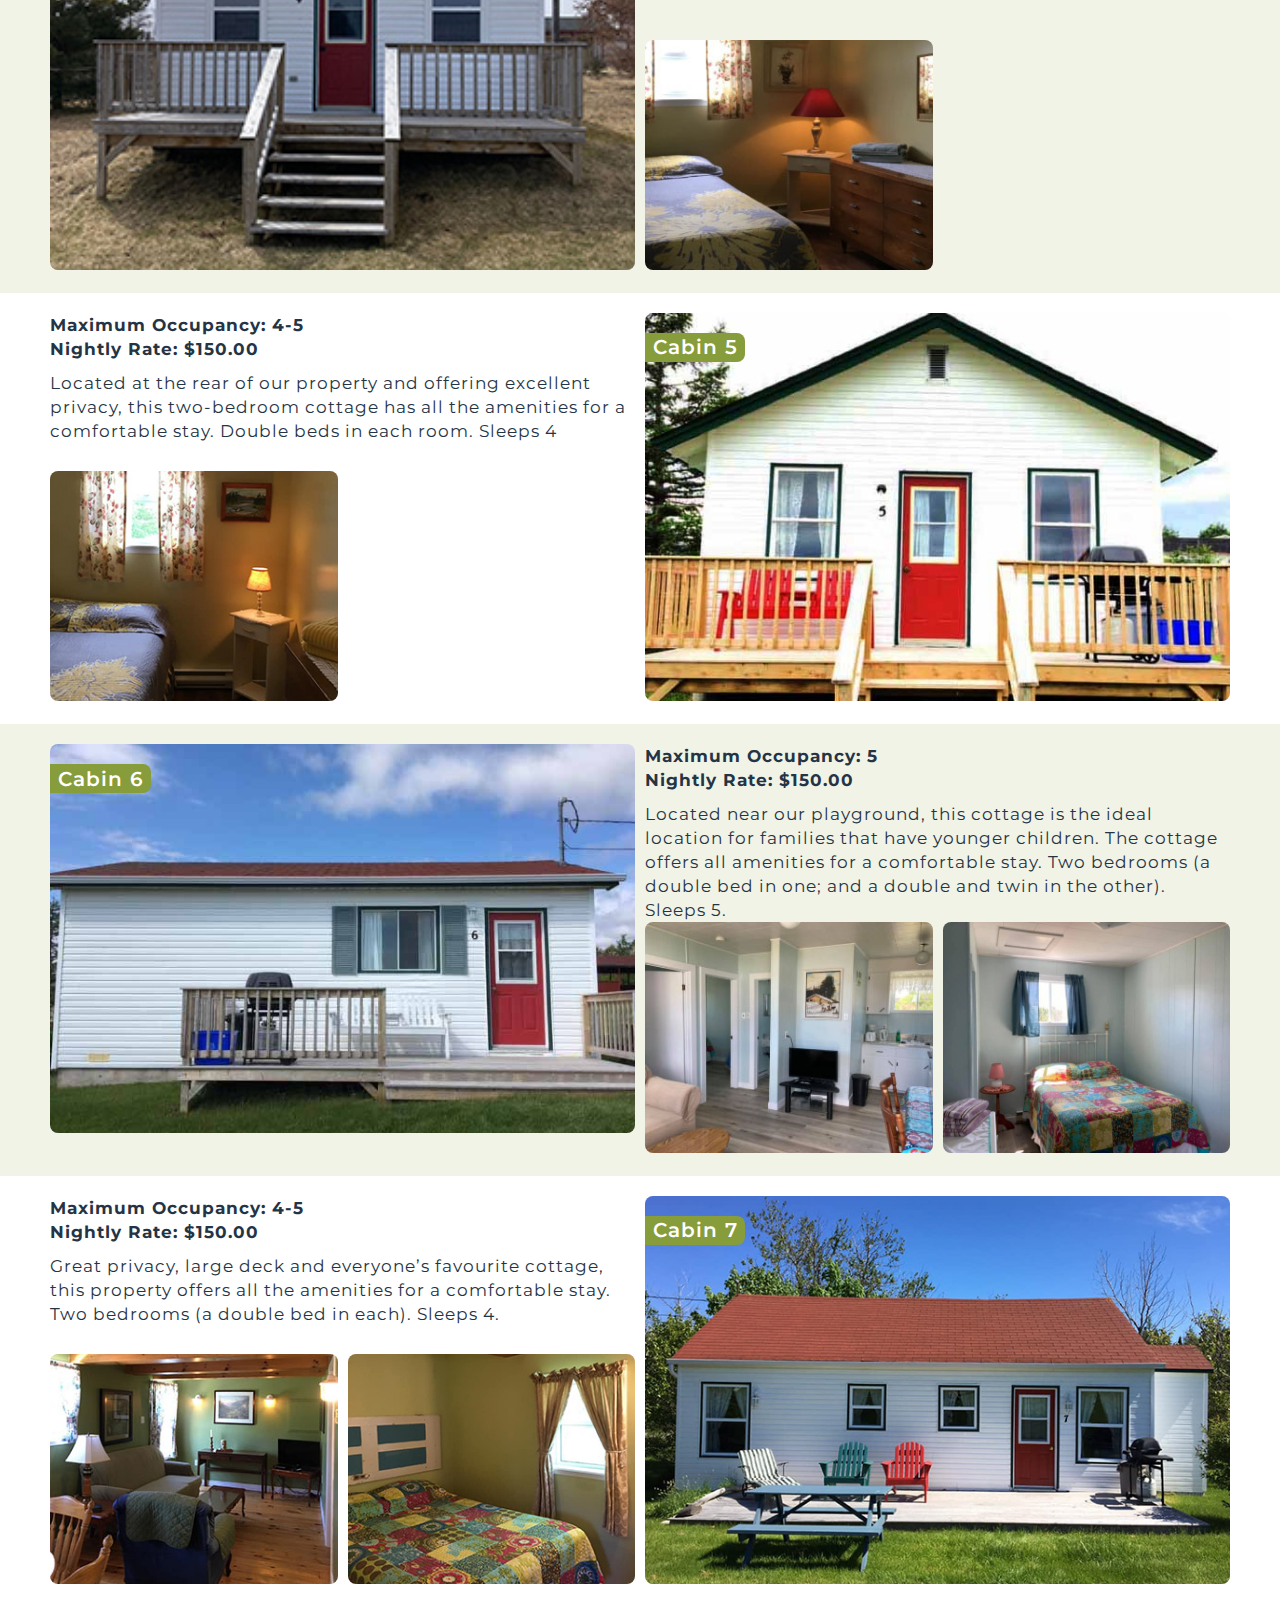
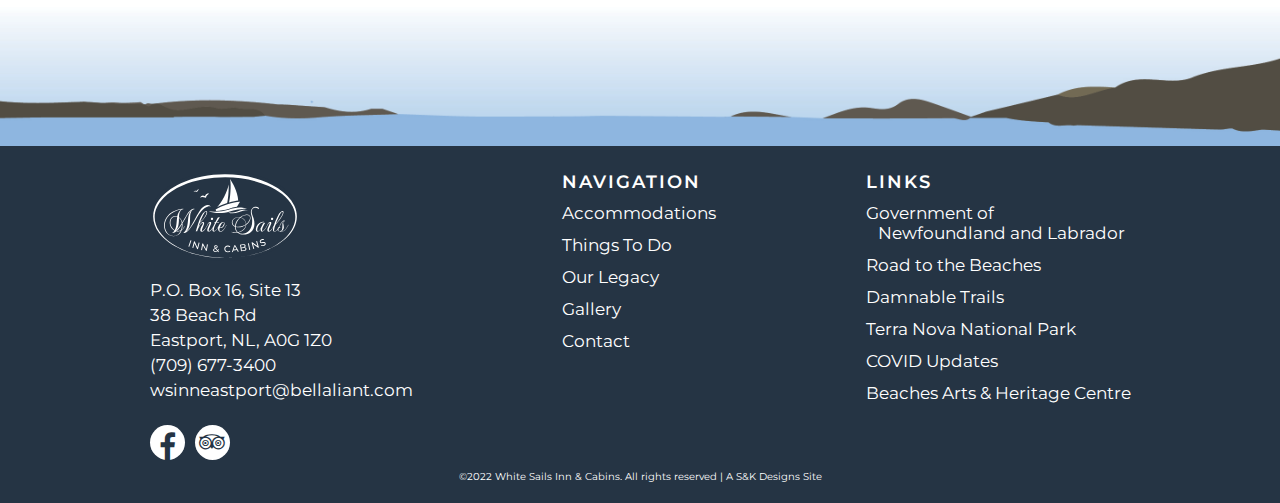
==== commit b0ad9b23: "price and northside text update" ====
--- a/accommodations.html
+++ b/accommodations.html
@@ -243,7 +243,7 @@
                     <div class="cabin-text">
                         <div class="cabin-text-top">
                             <p class="acb">Maximum Occupancy: 5</p>
-                            <p class="acb">Nightly Rate: $110.00</p>
+                            <p class="acb">Nightly Rate: $150.00</p>
                         </div>
                         <p class="actp">Located near our playground, this cottage is the ideal location for families that have younger children. The cottage offers all amenities for a comfortable stay. Two bedrooms (a double bed in one; and a double and twin in the other). Sleeps 5.</p>
                     </div>
--- a/style.css
+++ b/style.css
@@ -219,9 +219,6 @@
     min-height: 100vh; 
     border-bottom: 2px solid var(--clr-white);
 }
-/* #hero img {
-    width: 100%;
-} */
 #categories-main {
     position: relative;
     display: flex;
@@ -1390,6 +1387,7 @@
 
     /* responsive home */
     #hero {
+        background-image: url(img/home-hero-mobile.jpg);
         padding-top: 7rem;
         width: 100%;
     }
@@ -1680,9 +1678,6 @@
 }
 
 @media screen and (max-width: 599px) {
-    #hero {
-        background-image: url(img/home-hero-mobile.jpg);
-    }
     .nav-lower a {
         font-size: 10px;
         margin: 0 .2rem;
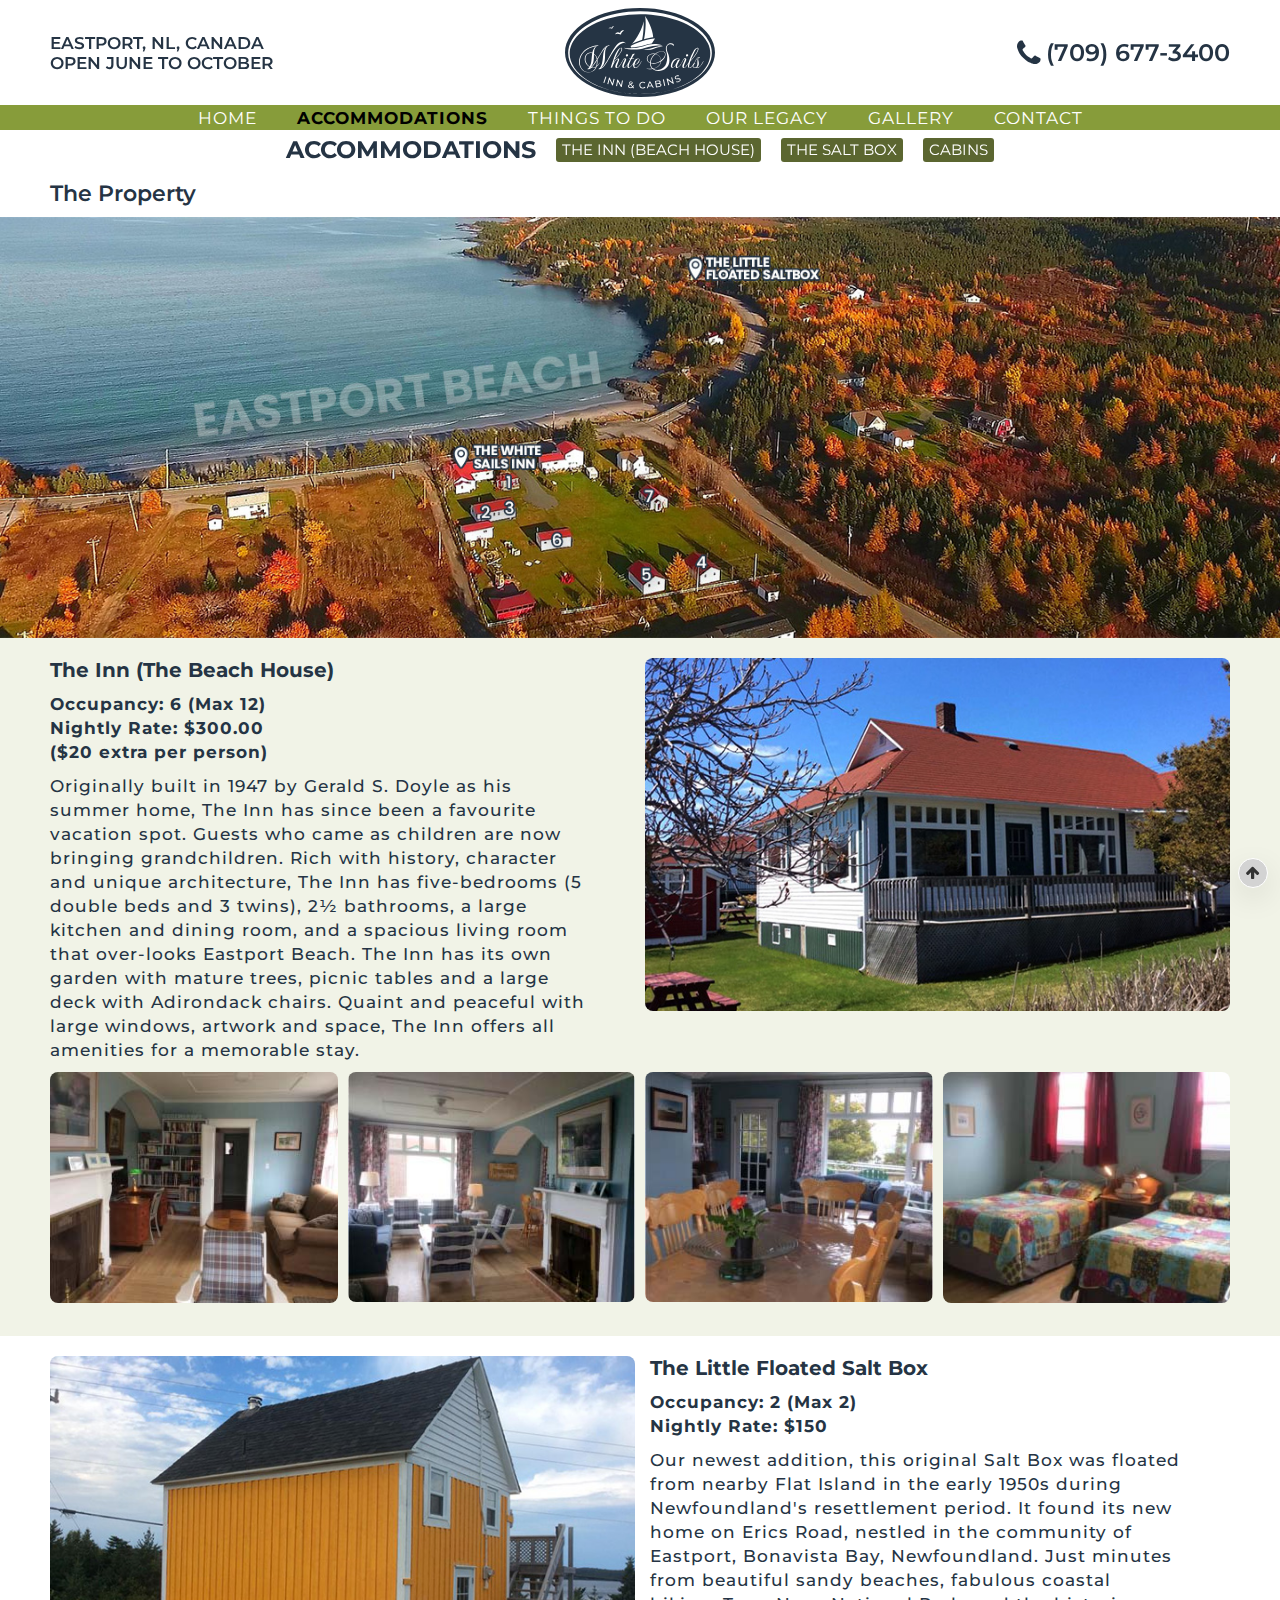
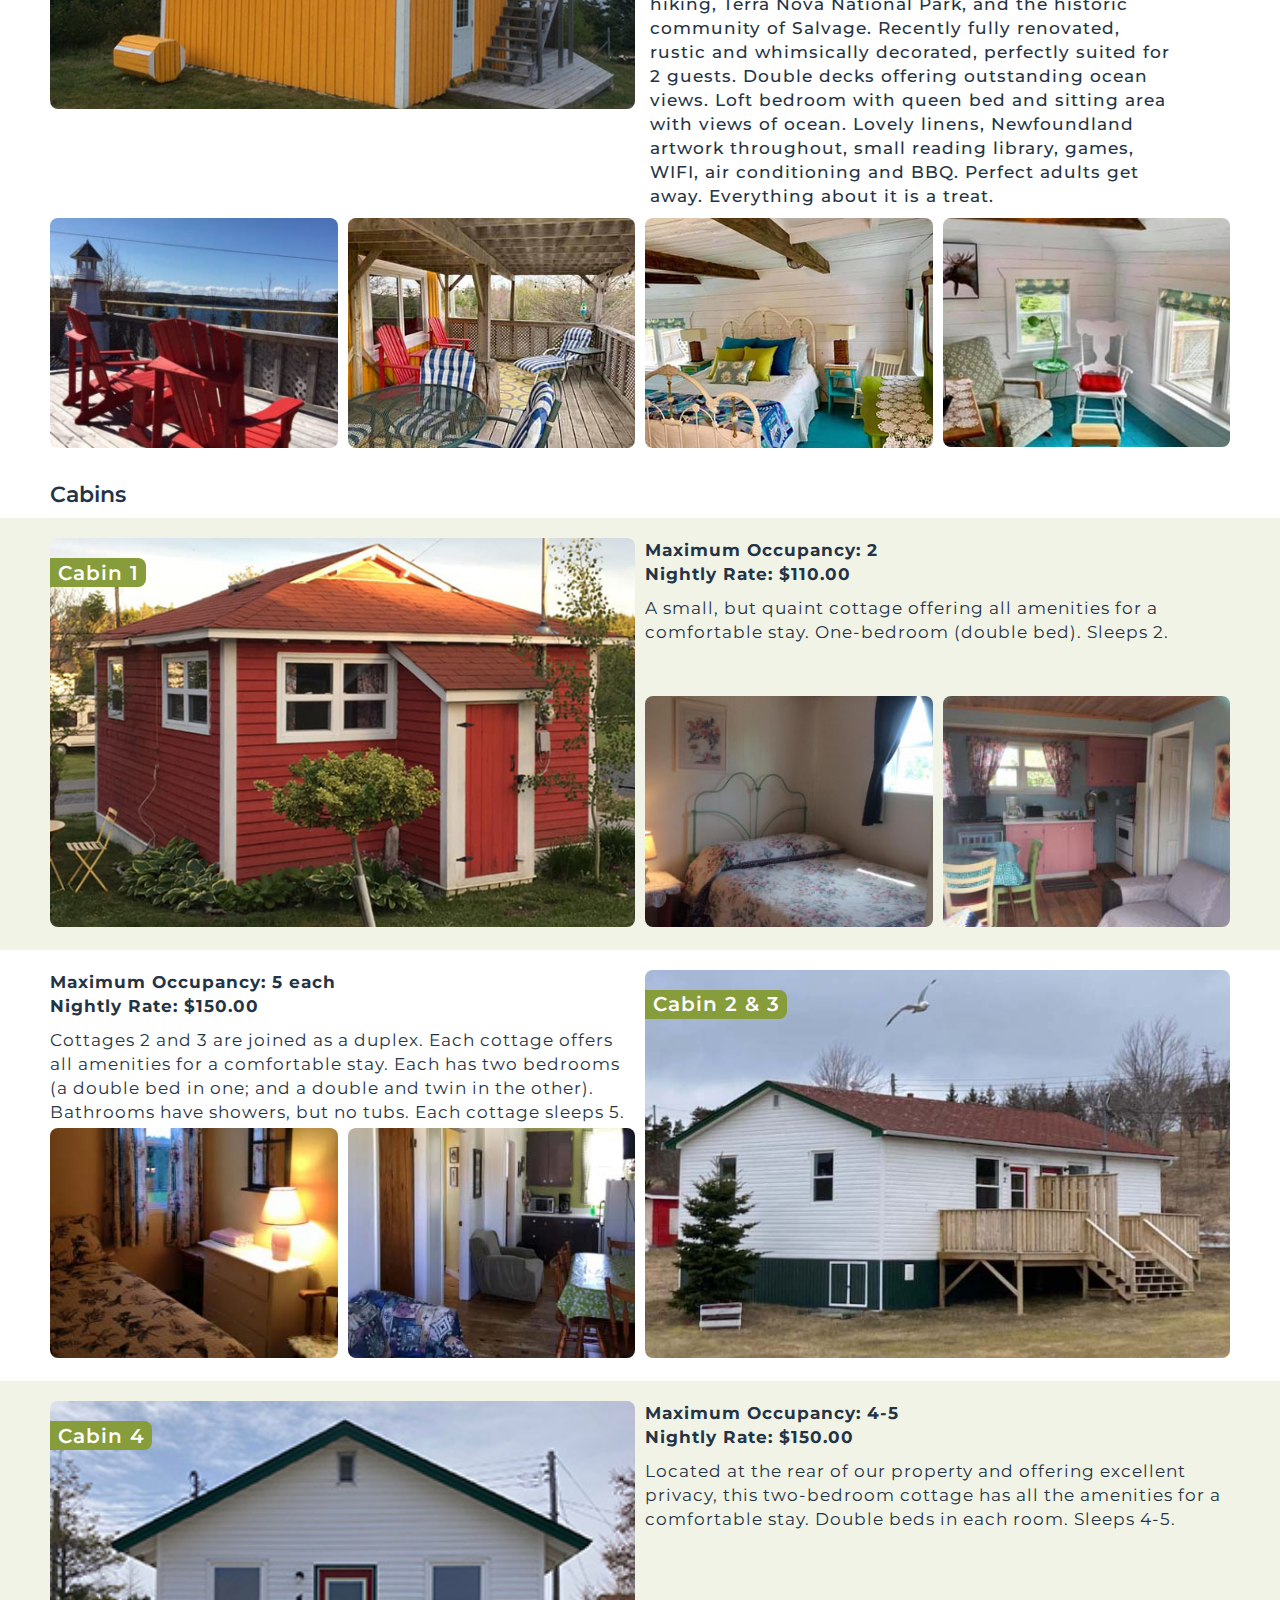
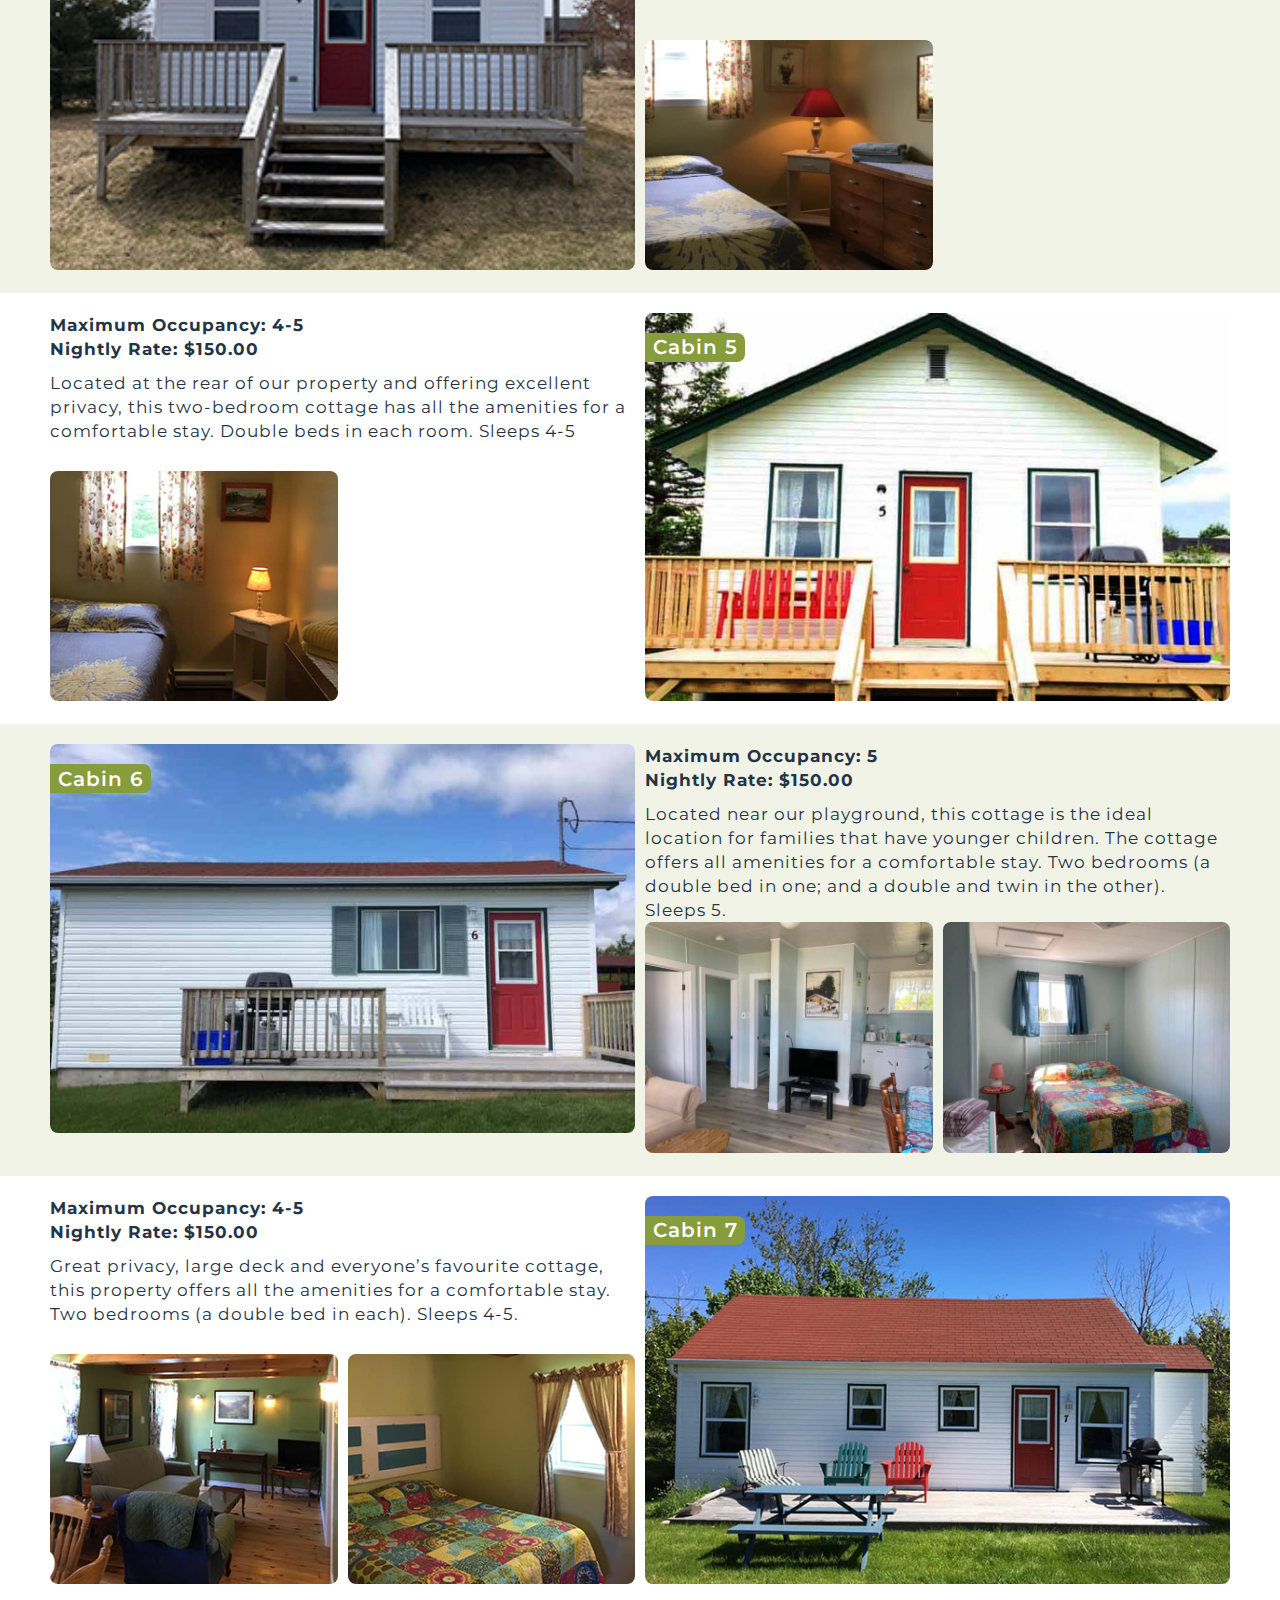
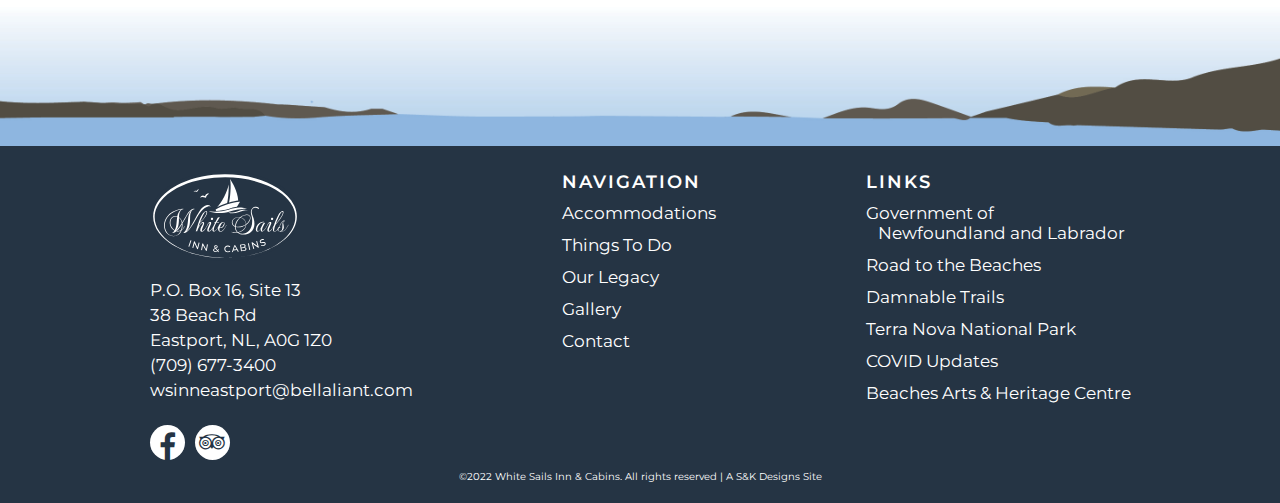
==== commit b6add8b8: "text updates" ====
--- a/accommodations.html
+++ b/accommodations.html
@@ -194,10 +194,10 @@
                 <div class="cabin-info cpl">
                     <div class="cabin-text">
                         <div class="cabin-text-top">
-                            <p class="acb">Maximum Occupancy: 4</p>
-                            <p class="acb">Nightly Rate: $150.00</p>
-                        </div>
-                        <p class="actp">Located at the rear of our property and offering excellent privacy, this two-bedroom cottage has all the amenities for a comfortable stay. Double beds in each room. Sleeps 4.</p>
+                            <p class="acb">Maximum Occupancy: 4-5</p>
+                            <p class="acb">Nightly Rate: $150.00</p>
+                        </div>
+                        <p class="actp">Located at the rear of our property and offering excellent privacy, this two-bedroom cottage has all the amenities for a comfortable stay. Double beds in each room. Sleeps 4-5.</p>
                     </div>
                     <div class="cabin-view solo">
                         <div class="cabin-view-item">
@@ -217,7 +217,7 @@
                             <p class="acb">Maximum Occupancy: 4-5</p>
                             <p class="acb">Nightly Rate: $150.00</p>
                         </div>
-                        <p class="actp">Located at the rear of our property and offering excellent privacy, this two-bedroom cottage has all the amenities for a comfortable stay. Double beds in each room. Sleeps 4</p>
+                        <p class="actp">Located at the rear of our property and offering excellent privacy, this two-bedroom cottage has all the amenities for a comfortable stay. Double beds in each room. Sleeps 4-5</p>
                     </div>
                     <div class="cabin-view solo"> 
                         <div class="cabin-view-item">
@@ -268,7 +268,7 @@
                             <p class="acb">Maximum Occupancy: 4-5</p>
                             <p class="acb">Nightly Rate: $150.00</p>
                         </div>
-                        <p class="actp">Great privacy, large deck and everyone’s favourite cottage, this property offers all the amenities for a comfortable stay. Two bedrooms (a double bed in each). Sleeps 4.</p>
+                        <p class="actp">Great privacy, large deck and everyone’s favourite cottage, this property offers all the amenities for a comfortable stay. Two bedrooms (a double bed in each). Sleeps 4-5.</p>
                     </div>
                     <div class="cabin-view">
                         <div class="cabin-view-item">
